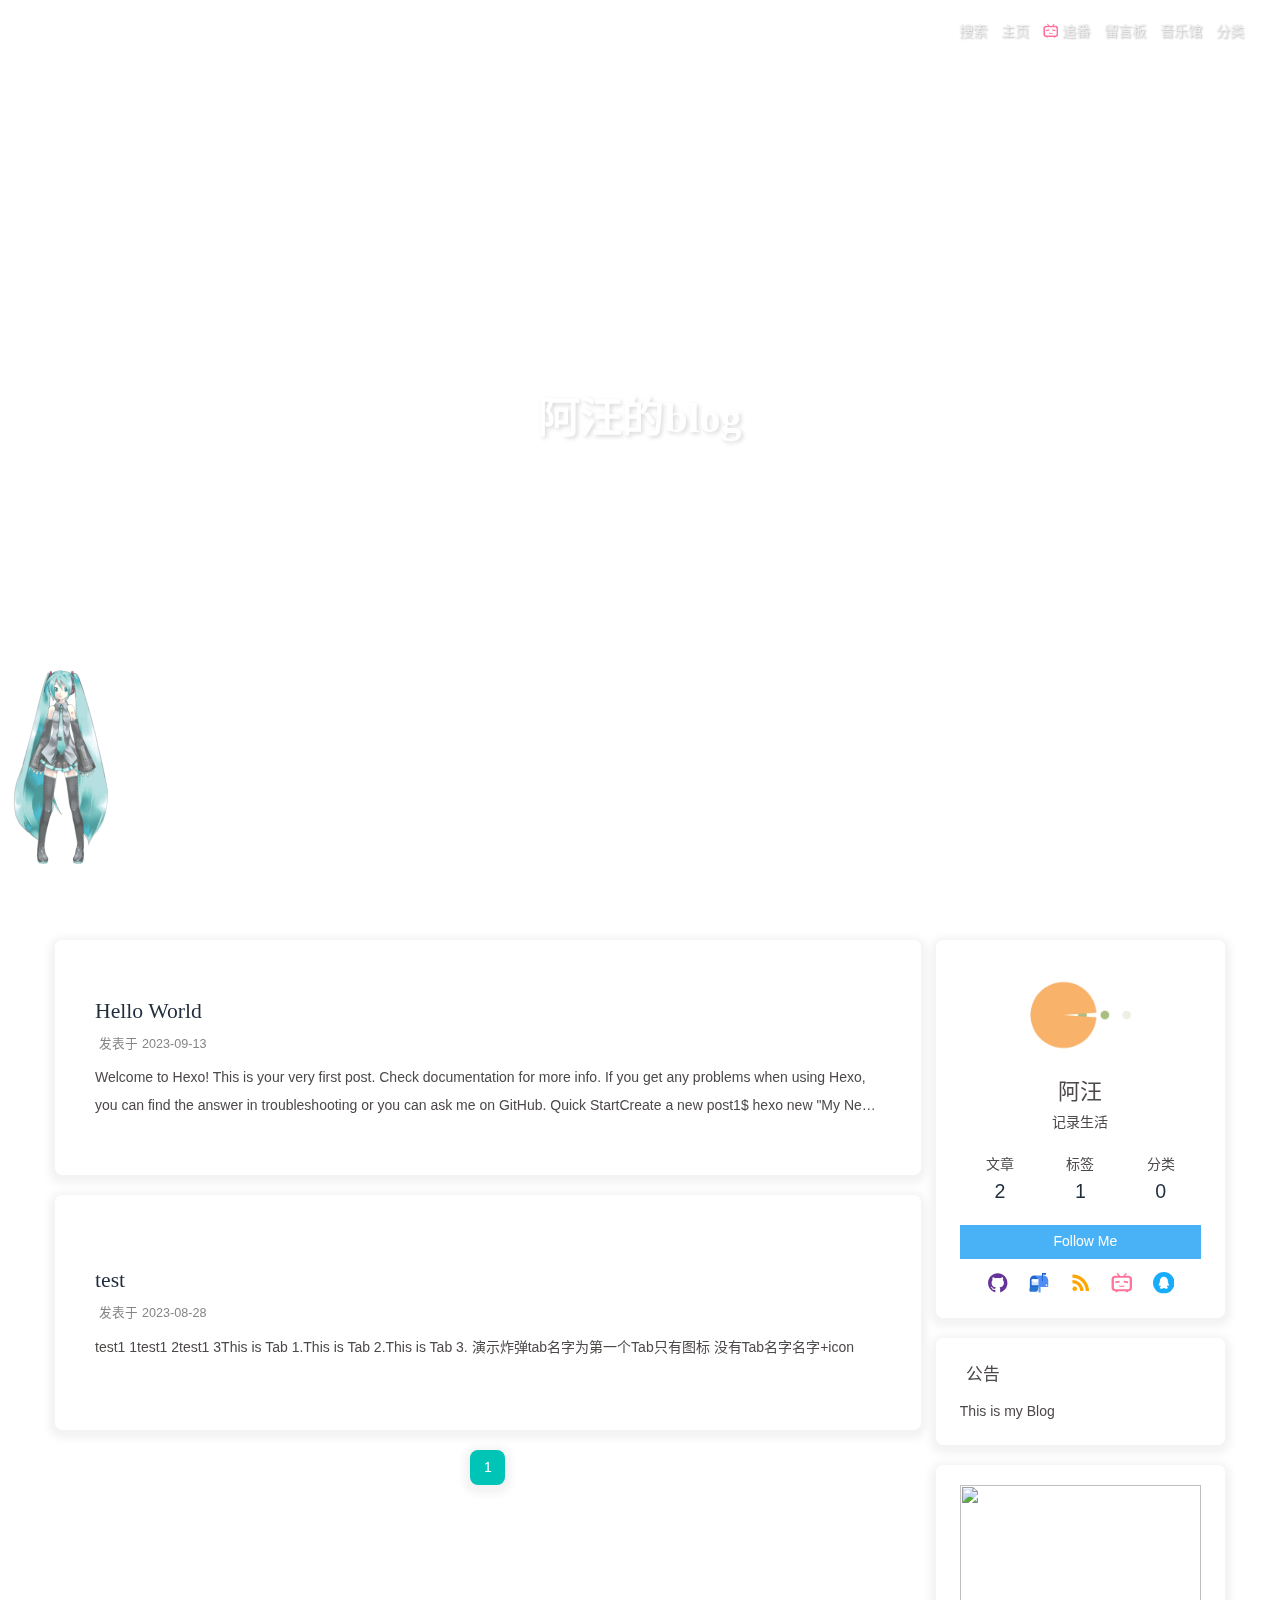
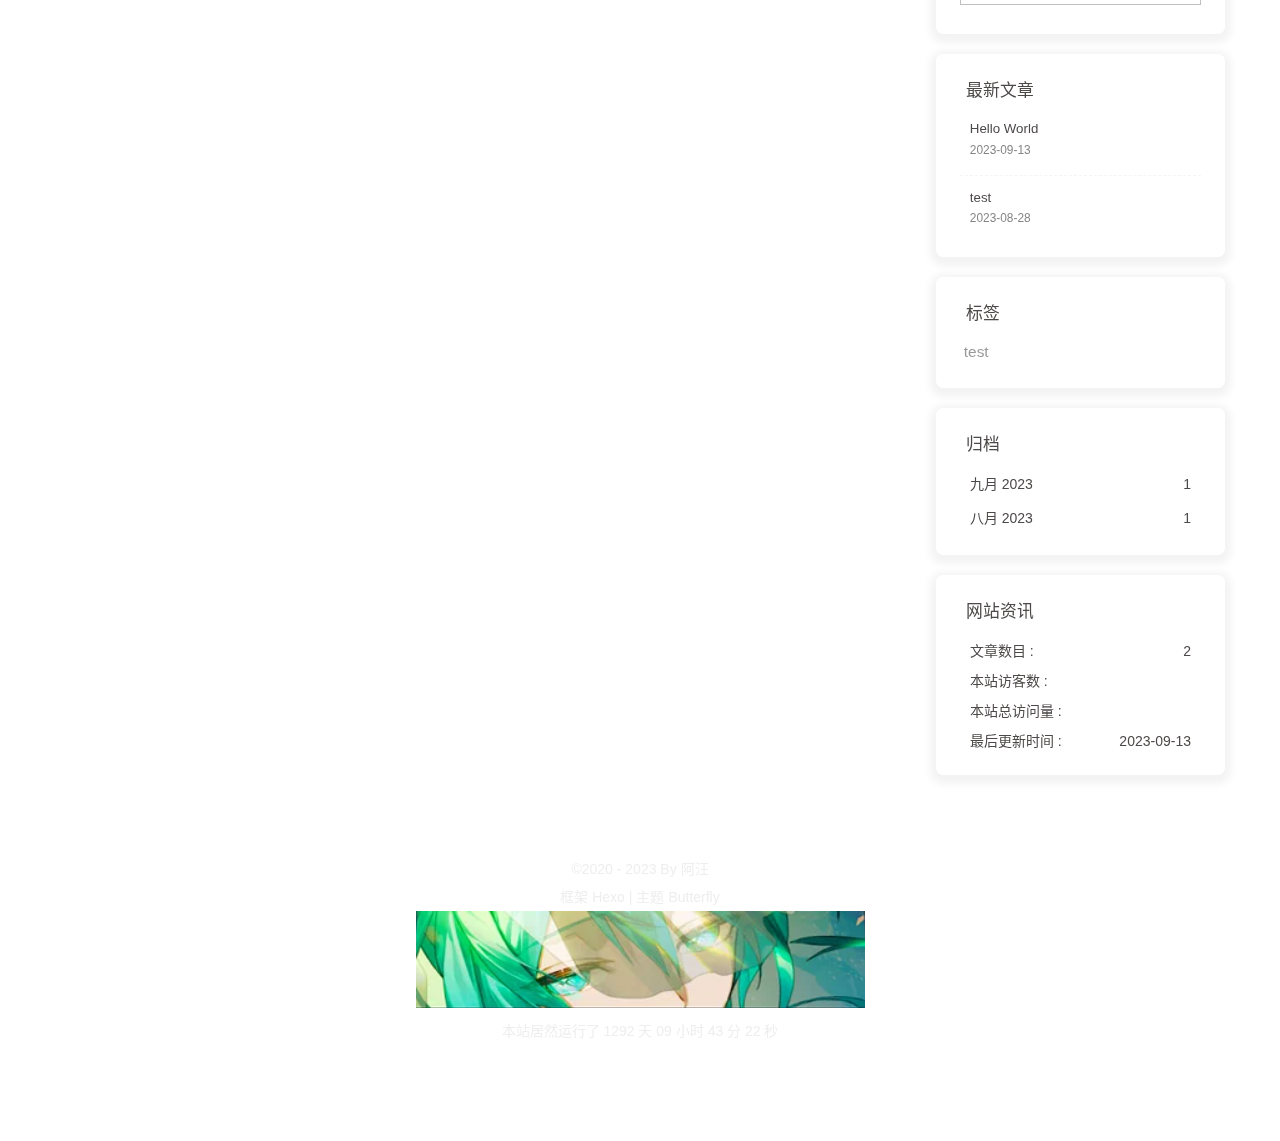
==== index.html @ 0f84078c "Ai摘要 Updated By Github Actions" ====
<!DOCTYPE html><html lang="zh-CN" data-theme="light"><head><meta charset="UTF-8"><meta http-equiv="X-UA-Compatible" content="IE=edge"><meta name="viewport" content="width=device-width,initial-scale=1,viewport-fit=cover"><title>阿汪的blog - 光阴似箭,岁月如梭</title><meta name="author" content="阿汪"><meta name="copyright" content="阿汪"><meta name="format-detection" content="telephone=no"><meta name="theme-color" content="#ffffff"><meta name="description" content="记录生活"><meta property="og:type" content="website"><meta property="og:title" content="阿汪的blog"><meta property="og:url" content="http://example.com/index.html"><meta property="og:site_name" content="阿汪的blog"><meta property="og:description" content="记录生活"><meta property="og:locale" content="zh_CN"><meta property="og:image" content="https://i.loli.net/2021/02/24/5O1day2nriDzjSu.png"><meta property="article:author" content="阿汪"><meta property="article:tag" content="life"><meta name="twitter:card" content="summary"><meta name="twitter:image" content="https://i.loli.net/2021/02/24/5O1day2nriDzjSu.png"><link rel="shortcut icon" href="/img/siteicon/%E6%A3%92%E6%A3%92%E7%B3%9616.png"><link rel="canonical" href="http://example.com/index.html"><link rel="preconnect" href="//cdn.jsdelivr.net"><link rel="preconnect" href="//busuanzi.ibruce.info"><link rel="manifest" href="/manifest.json"><link rel="apple-touch-icon" sizes="180x180" href="/img/siteicon/%E6%A3%92%E6%A3%92%E7%B3%96128.png"><link rel="icon" type="image/png" sizes="32x32" href="/img/siteicon/%E6%A3%92%E6%A3%92%E7%B3%9632.png"><link rel="icon" type="image/png" sizes="16x16" href="/img/siteicon/%E6%A3%92%E6%A3%92%E7%B3%9616.png"><link rel="mask-icon" href="/img/siteicon/%E6%A3%92%E6%A3%92%E7%B3%96128.png" color="#5bbad5"><link rel="stylesheet" href="/css/index.css"><link rel="stylesheet" href="https://cdn.jsdelivr.net/npm/@fortawesome/fontawesome-free/css/all.min.css" media="print" onload='this.media="all"'><link rel="stylesheet" href="https://cdn.jsdelivr.net/npm/@fancyapps/ui/dist/fancybox/fancybox.min.css" media="print" onload='this.media="all"'><script>const GLOBAL_CONFIG = {
  root: '/',
  algolia: undefined,
  localSearch: {"path":"/search.xml","preload":false,"top_n_per_article":1,"unescape":false,"languages":{"hits_empty":"找不到您查询的内容：${query}","hits_stats":"共找到 ${hits} 篇文章"}},
  translate: undefined,
  noticeOutdate: undefined,
  highlight: {"plugin":"highlighjs","highlightCopy":true,"highlightLang":true,"highlightHeightLimit":false},
  copy: {
    success: '复制成功',
    error: '复制错误',
    noSupport: '浏览器不支持'
  },
  relativeDate: {
    homepage: false,
    post: false
  },
  runtime: '',
  dateSuffix: {
    just: '刚刚',
    min: '分钟前',
    hour: '小时前',
    day: '天前',
    month: '个月前'
  },
  copyright: undefined,
  lightbox: 'fancybox',
  Snackbar: undefined,
  source: {
    justifiedGallery: {
      js: 'https://cdn.jsdelivr.net/npm/flickr-justified-gallery/dist/fjGallery.min.js',
      css: 'https://cdn.jsdelivr.net/npm/flickr-justified-gallery/dist/fjGallery.min.css'
    }
  },
  isPhotoFigcaption: false,
  islazyload: false,
  isAnchor: false,
  percent: {
    toc: true,
    rightside: false,
  },
  autoDarkmode: false
}</script><script id="config-diff">var GLOBAL_CONFIG_SITE={title:"阿汪的blog",isPost:!1,isHome:!0,isHighlightShrink:!1,isToc:!1,postUpdate:"2023-09-13 06:59:46"}</script><noscript><style>#nav{opacity:1}.justified-gallery img{opacity:1}#post-meta time,#recent-posts time{display:inline!important}</style></noscript><script>(win=>{
    win.saveToLocal = {
      set: function setWithExpiry(key, value, ttl) {
        if (ttl === 0) return
        const now = new Date()
        const expiryDay = ttl * 86400000
        const item = {
          value: value,
          expiry: now.getTime() + expiryDay,
        }
        localStorage.setItem(key, JSON.stringify(item))
      },

      get: function getWithExpiry(key) {
        const itemStr = localStorage.getItem(key)

        if (!itemStr) {
          return undefined
        }
        const item = JSON.parse(itemStr)
        const now = new Date()

        if (now.getTime() > item.expiry) {
          localStorage.removeItem(key)
          return undefined
        }
        return item.value
      }
    }
  
    win.getScript = url => new Promise((resolve, reject) => {
      const script = document.createElement('script')
      script.src = url
      script.async = true
      script.onerror = reject
      script.onload = script.onreadystatechange = function() {
        const loadState = this.readyState
        if (loadState && loadState !== 'loaded' && loadState !== 'complete') return
        script.onload = script.onreadystatechange = null
        resolve()
      }
      document.head.appendChild(script)
    })
  
    win.getCSS = (url,id = false) => new Promise((resolve, reject) => {
      const link = document.createElement('link')
      link.rel = 'stylesheet'
      link.href = url
      if (id) link.id = id
      link.onerror = reject
      link.onload = link.onreadystatechange = function() {
        const loadState = this.readyState
        if (loadState && loadState !== 'loaded' && loadState !== 'complete') return
        link.onload = link.onreadystatechange = null
        resolve()
      }
      document.head.appendChild(link)
    })
  
      win.activateDarkMode = function () {
        document.documentElement.setAttribute('data-theme', 'dark')
        if (document.querySelector('meta[name="theme-color"]') !== null) {
          document.querySelector('meta[name="theme-color"]').setAttribute('content', '#0d0d0d')
        }
      }
      win.activateLightMode = function () {
        document.documentElement.setAttribute('data-theme', 'light')
        if (document.querySelector('meta[name="theme-color"]') !== null) {
          document.querySelector('meta[name="theme-color"]').setAttribute('content', '#ffffff')
        }
      }
      const t = saveToLocal.get('theme')
    
          if (t === 'dark') activateDarkMode()
          else if (t === 'light') activateLightMode()
        
      const asideStatus = saveToLocal.get('aside-status')
      if (asideStatus !== undefined) {
        if (asideStatus === 'hide') {
          document.documentElement.classList.add('hide-aside')
        } else {
          document.documentElement.classList.remove('hide-aside')
        }
      }
    
    const detectApple = () => {
      if(/iPad|iPhone|iPod|Macintosh/.test(navigator.userAgent)){
        document.documentElement.classList.add('apple')
      }
    }
    detectApple()
    })(window)</script><link rel="stylesheet" href="/css/custom.css" media="defer" onload='this.media="all"'><link rel="stylesheet" href="/css/rightmenu.css"><link rel="stylesheet" href="/css/iconfont.css"><link rel="stylesheet" href="https://cdn1.tianli0.top/gh/zhheo/Post-Abstract-AI@0.7/tianli_gpt.css"><link rel="stylesheet" href="https://cdn.cbd.int/hexo-butterfly-clock-anzhiyu@1.1.6/lib/clock.min.css"><link rel="stylesheet" href="https://npm.elemecdn.com/anzhiyu-blog@2.0.4/css/runtime/runtime.min.css" media="print" onload='this.media="all"'><link rel="stylesheet" href="https://cdn.cbd.int/hexo-butterfly-tag-plugins-plus@latest/lib/assets/font-awesome-animation.min.css" media="defer" onload='this.media="all"'><link rel="stylesheet" href="https://cdn.cbd.int/hexo-butterfly-tag-plugins-plus@latest/lib/tag_plugins.css" media="defer" onload='this.media="all"'><script src="https://cdn.cbd.int/hexo-butterfly-tag-plugins-plus@latest/lib/assets/carousel-touch.js"></script><link rel="stylesheet" href="https://cdn.cbd.int/hexo-butterfly-wowjs/lib/animate.min.css" media="print" onload='this.media="screen"'><meta name="generator" content="Hexo 6.3.0"></head><body><div id="web_bg"></div><div id="sidebar"><div id="menu-mask"></div><div id="sidebar-menus"><div class="avatar-img is-center"><img src="https://i.loli.net/2021/02/24/5O1day2nriDzjSu.png" onerror='onerror=null,src="/img/friend_404.gif"' alt="avatar"></div><div class="sidebar-site-data site-data is-center"><a href="/archives/"><div class="headline">文章</div><div class="length-num">2</div></a><a href="/tags/"><div class="headline">标签</div><div class="length-num">1</div></a><a href="/categories/"><div class="headline">分类</div><div class="length-num">0</div></a></div><hr class="custom-hr"><div class="menus_items"><div class="menus_item"><a class="site-page faa-parent animated-hover" href="/"><i class="fa-fw fas fa-home faa-tada"></i> <span>主页</span></a></div><div class="menus_item"><a class="site-page faa-parent animated-hover" href="/bangumis"><svg class="icon faa-tada" aria-hidden="true"><use xlink:href="#icon-bilibili"></use></svg> <span>追番</span></a></div><div class="menus_item"><a class="site-page faa-parent animated-hover" href="/comments/"><i class="fa-fw fas fa-envelope faa-tada"></i> <span>留言板</span></a></div><div class="menus_item"><a class="site-page faa-parent animated-hover" href="/music/"><i class="fa-fw fas fa-music faa-tada"></i> <span>音乐馆</span></a></div><div class="menus_item"><a class="site-page faa-parent animated-hover" href="/categories/"><i class="fa-fw fas fa-folder-open faa-tada"></i> <span>分类</span></a></div></div></div></div><div class="page" id="body-wrap"><header class="full_page" id="page-header"><nav id="nav"><span id="blog-info"><a href="/" title="阿汪的blog"></a></span><div id="menus"><div id="search-button"><a class="site-page social-icon search" href="javascript:void(0);"><i class="fas fa-search fa-fw"></i> <span>搜索</span></a></div><div class="menus_items"><div class="menus_item"><a class="site-page faa-parent animated-hover" href="/"><i class="fa-fw fas fa-home faa-tada"></i> <span>主页</span></a></div><div class="menus_item"><a class="site-page faa-parent animated-hover" href="/bangumis"><svg class="icon faa-tada" aria-hidden="true"><use xlink:href="#icon-bilibili"></use></svg> <span>追番</span></a></div><div class="menus_item"><a class="site-page faa-parent animated-hover" href="/comments/"><i class="fa-fw fas fa-envelope faa-tada"></i> <span>留言板</span></a></div><div class="menus_item"><a class="site-page faa-parent animated-hover" href="/music/"><i class="fa-fw fas fa-music faa-tada"></i> <span>音乐馆</span></a></div><div class="menus_item"><a class="site-page faa-parent animated-hover" href="/categories/"><i class="fa-fw fas fa-folder-open faa-tada"></i> <span>分类</span></a></div></div><div id="toggle-menu"><a class="site-page" href="javascript:void(0);"><i class="fas fa-bars fa-fw"></i></a></div></div></nav><div id="site-info"><h1 id="site-title">阿汪的blog</h1><div id="site_social_icons"><a class="social-icon faa-parent animated-hover" href="https://github.com/anzhiyu-c" target="_blank" title="Github"><svg class="icon faa-tada" aria-hidden="true"><use xlink:href="#icon-gitHub"></use></svg></a><a class="social-icon faa-parent animated-hover" href="https://mail.qq.com/cgi-bin/qm_share?t=qm_mailme&amp;email=2268025923@qq.com" target="_blank" title="Email"><svg class="icon faa-tada" aria-hidden="true"><use xlink:href="#icon-youxiang"></use></svg></a><a class="social-icon faa-parent animated-hover" href="/atom.xml" target="_blank" title="RSS"><svg class="icon faa-tada" aria-hidden="true"><use xlink:href="#icon-rss"></use></svg></a><a class="social-icon faa-parent animated-hover" href="https://space.bilibili.com/372204786" target="_blank" title="BiliBili"><svg class="icon faa-tada" aria-hidden="true"><use xlink:href="#icon-bilibili"></use></svg></a><a class="social-icon faa-parent animated-hover" href="tencent://Message/?Uin=2268025923&amp;amp;websiteName=local.edu.com:8888=&amp;amp;Menu=yes" target="_blank" title="QQ"><svg class="icon faa-tada" aria-hidden="true"><use xlink:href="#icon-QQ1"></use></svg></a></div></div><div id="scroll-down"><i class="fas fa-angle-down scroll-down-effects"></i></div></header><main class="layout" id="content-inner"><div class="recent-posts" id="recent-posts"><div class="recent-post-item"><div class="recent-post-info no-cover"><a class="article-title" href="/posts/4a17b156.html" title="Hello World">Hello World</a><div class="article-meta-wrap"><span class="post-meta-date"><i class="far fa-calendar-alt"></i><span class="article-meta-label">发表于</span><time datetime="2023-09-13T06:59:25.406Z" title="发表于 2023-09-13 06:59:25">2023-09-13</time></span></div><div class="content">Welcome to Hexo! This is your very first post. Check documentation for more info. If you get any problems when using Hexo, you can find the answer in troubleshooting or you can ask me on GitHub. Quick StartCreate a new post1$ hexo new &quot;My New Post&quot; More info: Writing Run server1$ hexo server More info: Server Generate static files1$ hexo generate More info: Generating Deploy to remote sites1$ hexo deploy More info: Deployment</div></div></div><div class="recent-post-item"><div class="recent-post-info no-cover"><a class="article-title" href="/posts/d87f7e0c.html" title="test">test</a><div class="article-meta-wrap"><span class="post-meta-date"><i class="far fa-calendar-alt"></i><span class="article-meta-label">发表于</span><time datetime="2023-08-28T15:39:03.000Z" title="发表于 2023-08-28 15:39:03">2023-08-28</time></span></div><div class="content">test1 1test1 2test1 3This is Tab 1.This is Tab 2.This is Tab 3. 演示炸弹tab名字为第一个Tab只有图标 没有Tab名字名字+icon</div></div></div><nav id="pagination"><div class="pagination"><span class="page-number current">1</span></div></nav></div><div class="aside-content" id="aside-content"><div class="card-widget card-info"><div class="is-center"><div class="avatar-img"><img src="https://i.loli.net/2021/02/24/5O1day2nriDzjSu.png" onerror='this.onerror=null,this.src="/img/friend_404.gif"' alt="avatar"></div><div class="author-info__name">阿汪</div><div class="author-info__description">记录生活</div></div><div class="card-info-data site-data is-center"><a href="/archives/"><div class="headline">文章</div><div class="length-num">2</div></a><a href="/tags/"><div class="headline">标签</div><div class="length-num">1</div></a><a href="/categories/"><div class="headline">分类</div><div class="length-num">0</div></a></div><a id="card-info-btn" target="_blank" rel="noopener" href="https://github.com/xxxxxx"><i class="fab fa-github"></i><span>Follow Me</span></a><div class="card-info-social-icons is-center"><a class="social-icon faa-parent animated-hover" href="https://github.com/anzhiyu-c" target="_blank" title="Github"><svg class="icon faa-tada" aria-hidden="true"><use xlink:href="#icon-gitHub"></use></svg></a><a class="social-icon faa-parent animated-hover" href="https://mail.qq.com/cgi-bin/qm_share?t=qm_mailme&amp;email=2268025923@qq.com" target="_blank" title="Email"><svg class="icon faa-tada" aria-hidden="true"><use xlink:href="#icon-youxiang"></use></svg></a><a class="social-icon faa-parent animated-hover" href="/atom.xml" target="_blank" title="RSS"><svg class="icon faa-tada" aria-hidden="true"><use xlink:href="#icon-rss"></use></svg></a><a class="social-icon faa-parent animated-hover" href="https://space.bilibili.com/372204786" target="_blank" title="BiliBili"><svg class="icon faa-tada" aria-hidden="true"><use xlink:href="#icon-bilibili"></use></svg></a><a class="social-icon faa-parent animated-hover" href="tencent://Message/?Uin=2268025923&amp;amp;websiteName=local.edu.com:8888=&amp;amp;Menu=yes" target="_blank" title="QQ"><svg class="icon faa-tada" aria-hidden="true"><use xlink:href="#icon-QQ1"></use></svg></a></div></div><div class="card-widget card-announcement"><div class="item-headline"><i class="fas fa-bullhorn fa-shake"></i><span>公告</span></div><div class="announcement_content">This is my Blog</div></div><div class="sticky_layout"><div class="card-widget card-recent-post"><div class="item-headline"><i class="fas fa-history"></i><span>最新文章</span></div><div class="aside-list"><div class="aside-list-item no-cover"><div class="content"><a class="title" href="/posts/4a17b156.html" title="Hello World">Hello World</a><time datetime="2023-09-13T06:59:25.406Z" title="发表于 2023-09-13 06:59:25">2023-09-13</time></div></div><div class="aside-list-item no-cover"><div class="content"><a class="title" href="/posts/d87f7e0c.html" title="test">test</a><time datetime="2023-08-28T15:39:03.000Z" title="发表于 2023-08-28 15:39:03">2023-08-28</time></div></div></div></div><div class="card-widget card-tags"><div class="item-headline"><i class="fas fa-tags"></i><span>标签</span></div><div class="card-tag-cloud"><a href="/tags/test/" style="font-size:1.1em;color:#999">test</a></div></div><div class="card-widget card-archives"><div class="item-headline"><i class="fas fa-archive"></i><span>归档</span></div><ul class="card-archive-list"><li class="card-archive-list-item"><a class="card-archive-list-link" href="/archives/2023/09/"><span class="card-archive-list-date">九月 2023</span><span class="card-archive-list-count">1</span></a></li><li class="card-archive-list-item"><a class="card-archive-list-link" href="/archives/2023/08/"><span class="card-archive-list-date">八月 2023</span><span class="card-archive-list-count">1</span></a></li></ul></div><div class="card-widget card-webinfo"><div class="item-headline"><i class="fas fa-chart-line"></i><span>网站资讯</span></div><div class="webinfo"><div class="webinfo-item"><div class="item-name">文章数目 :</div><div class="item-count">2</div></div><div class="webinfo-item"><div class="item-name">本站访客数 :</div><div class="item-count" id="busuanzi_value_site_uv"><i class="fa-solid fa-spinner fa-spin"></i></div></div><div class="webinfo-item"><div class="item-name">本站总访问量 :</div><div class="item-count" id="busuanzi_value_site_pv"><i class="fa-solid fa-spinner fa-spin"></i></div></div><div class="webinfo-item"><div class="item-name">最后更新时间 :</div><div class="item-count" id="last-push-date" data-lastpushdate="2023-09-13T06:59:46.249Z"><i class="fa-solid fa-spinner fa-spin"></i></div></div></div></div></div></div></main><footer id="footer"><div id="footer-wrap"><div class="copyright">&copy;2020 - 2023 By 阿汪</div><div class="framework-info"><span>框架</span> <a target="_blank" rel="noopener" href="https://hexo.io">Hexo</a><span class="footer-separator">|</span><span>主题</span> <a target="_blank" rel="noopener" href="https://github.com/jerryc127/hexo-theme-butterfly">Butterfly</a></div></div></footer></div><div id="rightside"><div id="rightside-config-hide"><button id="darkmode" type="button" title="浅色和深色模式转换"><i class="fas fa-adjust"></i></button><button id="hide-aside-btn" type="button" title="单栏和双栏切换"><i class="fas fa-arrows-alt-h"></i></button></div><div id="rightside-config-show"><button id="rightside_config" type="button" title="设置"><i class="fas fa-cog fa-spin"></i></button><button id="go-up" type="button" title="回到顶部"><span class="scroll-percent"></span><i class="fas fa-arrow-up"></i></button></div></div><div class="js-pjax" id="rightMenu"><div class="rightMenu-group rightMenu-small"><a class="rightMenu-item" href="javascript:window.history.back();"><i class="fa fa-arrow-left"></i></a><a class="rightMenu-item" href="javascript:window.history.forward();"><i class="fa fa-arrow-right"></i></a><a class="rightMenu-item" href="javascript:window.location.reload();"><i class="fa fa-refresh"></i></a><a class="rightMenu-item" href="javascript:rmf.scrollToTop();"><i class="fa fa-arrow-up"></i></a></div><div class="rightMenu-group rightMenu-line hide" id="menu-text"><a class="rightMenu-item" href="javascript:rmf.copySelect();"><i class="fa fa-copy"></i><span>复制</span></a><a class="rightMenu-item" href="javascript:window.open(&quot;https://www.baidu.com/s?wd=&quot;+window.getSelection().toString());window.location.reload();"><i class="iconfont icon-baidu"></i><span>百度搜索</span></a><a class="rightMenu-item" href="javascript:rmf.searchinThisPage();"><i class="fas fa-search"></i><span>站内搜索</span></a></div><div class="rightMenu-group rightMenu-line hide" id="menu-too"><a class="rightMenu-item" href="javascript:window.open(window.getSelection().toString());window.location.reload();"><i class="fa fa-link"></i><span>转到链接</span></a></div><div class="rightMenu-group rightMenu-line hide" id="menu-paste"><a class="rightMenu-item" href="javascript:rmf.paste()"><i class="fa fa-copy"></i><span>粘贴</span></a><a class="rightMenu-item" href="javascript:rmf.copyWordsLink()"><i class="fa fa-link"></i><span>复制本文地址</span></a></div><div class="rightMenu-group rightMenu-line hide" id="menu-to"><a class="rightMenu-item" href="javascript:rmf.openWithNewTab()"><i class="fa fa-window-restore"></i><span>新窗口打开</span></a><a class="rightMenu-item" id="menu-too" href="javascript:rmf.open()"><i class="fa fa-link"></i><span>转到链接</span></a><a class="rightMenu-item" href="javascript:rmf.copyLink()"><i class="fa fa-copy"></i><span>复制链接</span></a></div><div class="rightMenu-group rightMenu-line hide" id="menu-img"><a class="rightMenu-item" href="javascript:rmf.saveAs()"><i class="fa fa-download"></i><span>保存图片</span></a><a class="rightMenu-item" href="javascript:rmf.openWithNewTab()"><i class="fa fa-window-restore"></i><span>在新窗口打开</span></a><a class="rightMenu-item" href="javascript:rmf.click()"><i class="fa fa-arrows-alt"></i><span>全屏显示</span></a><a class="rightMenu-item" href="javascript:rmf.copyLink()"><i class="fa fa-copy"></i><span>复制图片链接</span></a></div><div class="rightMenu-group rightMenu-line"><a class="rightMenu-item" href="javascript:rmf.switchDarkMode();"><i class="fa fa-moon"></i><span>昼夜切换</span></a><a class="rightMenu-item" href="javascript:rmf.switchReadMode();"><i class="fa fa-book"></i><span>阅读模式</span></a><a class="rightMenu-item" href="javascript:fullScreen();"><i class="fas fa-expand"></i><span>进入全屏</span></a></div></div><div><script src="/js/utils.js"></script><script src="/js/main.js"></script><script src="https://cdn.jsdelivr.net/npm/@fancyapps/ui/dist/fancybox/fancybox.umd.min.js"></script><div class="js-pjax"></div><div class="aplayer no-destroy" data-id="5224868343" data-server="netease" data-type="playlist" data-order="list" data-fixed="true" data-preload="auto" data-autoplay="false" data-mutex="true"></div><script src="https://npm.elemecdn.com/jquery@latest/dist/jquery.min.js"></script><script src="/js/rightmenu.js"></script><script>let tianliGPT_postSelector = '\#post \#article-container';let tianliGPT_key = '5Q5mpqRK5DkwT1X9Gi5e';</script><script src="https://cdn1.tianli0.top/gh/zhheo/Post-Abstract-AI@0.7/tianli_gpt.js"></script><link rel="stylesheet" href="https://cdn.jsdelivr.net/npm/aplayer/dist/APlayer.min.css" media="print" onload='this.media="all"'><script src="https://cdn.jsdelivr.net/npm/aplayer/dist/APlayer.min.js"></script><script src="https://cdn.jsdelivr.net/npm/butterfly-extsrc/metingjs/dist/Meting.min.js"></script><script src="https://cdn.jsdelivr.net/npm/pjax/pjax.min.js"></script><script>let pjaxSelectors = ["head > title","#config-diff","#body-wrap","#rightside-config-hide","#rightside-config-show",".js-pjax"]

var pjax = new Pjax({
  elements: 'a:not([target="_blank"])',
  selectors: pjaxSelectors,
  cacheBust: false,
  analytics: false,
  scrollRestoration: false
})

document.addEventListener('pjax:send', function () {

  // removeEventListener scroll 
  window.tocScrollFn && window.removeEventListener('scroll', window.tocScrollFn)
  window.scrollCollect && window.removeEventListener('scroll', scrollCollect)

  document.getElementById('rightside').style.cssText = "opacity: ''; transform: ''"
  
  if (window.aplayers) {
    for (let i = 0; i < window.aplayers.length; i++) {
      if (!window.aplayers[i].options.fixed) {
        window.aplayers[i].destroy()
      }
    }
  }

  typeof typed === 'object' && typed.destroy()

  //reset readmode
  const $bodyClassList = document.body.classList
  $bodyClassList.contains('read-mode') && $bodyClassList.remove('read-mode')

  typeof disqusjs === 'object' && disqusjs.destroy()
})

document.addEventListener('pjax:complete', function () {
  window.refreshFn()

  document.querySelectorAll('script[data-pjax]').forEach(item => {
    const newScript = document.createElement('script')
    const content = item.text || item.textContent || item.innerHTML || ""
    Array.from(item.attributes).forEach(attr => newScript.setAttribute(attr.name, attr.value))
    newScript.appendChild(document.createTextNode(content))
    item.parentNode.replaceChild(newScript, item)
  })

  GLOBAL_CONFIG.islazyload && window.lazyLoadInstance.update()

  typeof panguInit === 'function' && panguInit()

  // google analytics
  typeof gtag === 'function' && gtag('config', '', {'page_path': window.location.pathname});

  // baidu analytics
  typeof _hmt === 'object' && _hmt.push(['_trackPageview',window.location.pathname]);

  typeof loadMeting === 'function' && document.getElementsByClassName('aplayer').length && loadMeting()

  // prismjs
  typeof Prism === 'object' && Prism.highlightAll()
})

document.addEventListener('pjax:error', (e) => {
  if (e.request.status === 404) {
    pjax.loadUrl('/404.html')
  }
})</script><div class="app-refresh" id="app-refresh" style="position:fixed;top:-2.2rem;left:0;right:0;z-index:99999;padding:0 1rem;font-size:15px;height:2.2rem;transition:all .3s ease"><div class="app-refresh-wrap" style="display:flex;color:#fff;height:100%;align-items:center;justify-content:center"><label>✨ 有新文章啦！ 👉</label><a href="javascript:void(0)" onclick="location.reload()"><span style="color:#fff;text-decoration:underline;cursor:pointer">🍗点击食用🍔</span></a></div></div><script>if ('serviceWorker' in navigator) {
    if (navigator.serviceWorker.controller) {
        navigator.serviceWorker.addEventListener('controllerchange', function() {
            showNotification()
        })
    }
    window.addEventListener('load', function() {
        navigator.serviceWorker.register('/sw.js')
    })
}
function showNotification() {
    if (GLOBAL_CONFIG.Snackbar) {
        var snackbarBg =
            document.documentElement.getAttribute('data-theme') === 'light' ?
                GLOBAL_CONFIG.Snackbar.bgLight :
                GLOBAL_CONFIG.Snackbar.bgDark
        var snackbarPos = GLOBAL_CONFIG.Snackbar.position
        Snackbar.show({
            text: '✨ 有新文章啦！ 👉',
            backgroundColor: snackbarBg,
            duration: 500000,
            pos: snackbarPos,
            actionText: '🍗点击食用🍔',
            actionTextColor: '#fff',
            onActionClick: function(e) {
                location.reload()
            },
        })
    } else {
        var showBg =
            document.documentElement.getAttribute('data-theme') === 'light' ?
                '#3b70fc' :
                '#1f1f1f'
        var cssText = `top: 0; background: ${showBg};`
        document.getElementById('app-refresh').style.cssText = cssText
    }
}</script><script async data-pjax src="//busuanzi.ibruce.info/busuanzi/2.3/busuanzi.pure.mini.js"></script><div id="local-search"><div class="search-dialog"><nav class="search-nav"><span class="search-dialog-title">搜索</span><span id="loading-status"></span><button class="search-close-button"><i class="fas fa-times"></i></button></nav><div class="is-center" id="loading-database"><i class="fas fa-spinner fa-pulse"></i> <span>数据库加载中</span></div><div class="search-wrap"><div id="local-search-input"><div class="local-search-box"><input class="local-search-box--input" placeholder="搜索文章" type="text"></div></div><hr><div class="no-result" id="local-search-results"></div><div id="local-search-stats-wrap"></div></div></div><div id="search-mask"></div><script src="/js/search/local-search.js"></script></div></div><script data-pjax>function butterfly_clock_anzhiyu_injector_config(){var a=document.getElementsByClassName("sticky_layout")[0];console.log("已挂载butterfly_clock_anzhiyu"),a&&a.insertAdjacentHTML("afterbegin",'<div class="card-widget card-clock"><div class="card-glass"><div class="card-background"><div class="card-content"><div id="hexo_electric_clock"><img class="entered loading" id="card-clock-loading" src="https://cdn.cbd.int/hexo-butterfly-clock-anzhiyu@1.1.6/lib/loading.gif" style="height: 120px; width: 100%;" data-ll-status="loading"/></div></div></div></div></div>')}for(var elist="null".split(","),cpage=location.pathname,epage="all",qweather_key="09fa2842f8e643f3ab75230907e44643",gaud_map_key="7d6a123797f6c7f536a6a84215a7b195",baidu_ak_key="undefined",flag=0,clock_rectangle="123.38,41.8",clock_default_rectangle_enable="true",i=0;i<elist.length;i++)cpage.includes(elist[i])&&flag++;"all"===epage&&0==flag?butterfly_clock_anzhiyu_injector_config():epage===cpage&&butterfly_clock_anzhiyu_injector_config()</script><script src="https://widget.qweather.net/simple/static/js/he-simple-common.js?v=2.0"></script><script data-pjax src="https://cdn.cbd.int/hexo-butterfly-clock-anzhiyu@1.1.6/lib/clock.min.js"></script><script data-pjax>function butterfly_footer_beautify_injector_config(){var t=document.getElementById("footer-wrap");console.log("已挂载butterfly_footer_beautify"),t.insertAdjacentHTML("beforeend",'<div id="workboard"></div><p id="ghbdages"><a class="github-badge" target="_blank" href="https://hexo.io/" style="margin-inline:5px" data-title="博客框架为Hexo_v5.4.0" title=""><img src="https://img.shields.io/badge/Frame-Hexo-blue?style=flat&amp;logo=hexo" alt=""/></a><a class="github-badge" target="_blank" href="https://butterfly.js.org/" style="margin-inline:5px" data-title="主题版本Butterfly_v4.2.2" title=""><img src="https://img.shields.io/badge/Theme-Butterfly-6513df?style=flat&amp;logo=bitdefender" alt=""/></a><a class="github-badge" target="_blank" href="https://www.jsdelivr.com/" style="margin-inline:5px" data-title="本站使用JsDelivr为静态资源提供CDN加速" title=""><img src="https://img.shields.io/badge/CDN-jsDelivr-orange?style=flat&amp;logo=jsDelivr" alt=""/></a><a class="github-badge" target="_blank" href="https://github.com/" style="margin-inline:5px" data-title="本站项目由Github托管" title=""><img src="https://img.shields.io/badge/Source-Github-d021d6?style=flat&amp;logo=GitHub" alt=""/></a><a class="github-badge" target="_blank" href="http://creativecommons.org/licenses/by-nc-sa/4.0/" style="margin-inline:5px" data-title="本站采用知识共享署名-非商业性使用-相同方式共享4.0国际许可协议进行许可" title=""><img src="https://img.shields.io/badge/Copyright-BY--NC--SA%204.0-d42328?style=flat&amp;logo=Claris" alt=""/></a></p>')}for(var elist="null".split(","),cpage=location.pathname,epage="all",flag=0,i=0;i<elist.length;i++)cpage.includes(elist[i])&&flag++;"all"===epage&&0==flag?butterfly_footer_beautify_injector_config():epage===cpage&&butterfly_footer_beautify_injector_config()</script><script async src="/js/runtime.js"></script><script async src="/js/ali_font.js"></script><div class="js-pjax"><script async>for(var arr=document.getElementsByClassName("recent-post-item"),i=0;i<arr.length;i++)arr[i].classList.add("wow"),arr[i].classList.add("animate__zoomIn"),arr[i].setAttribute("data-wow-duration","1.5s"),arr[i].setAttribute("data-wow-delay","200ms"),arr[i].setAttribute("data-wow-offset","30"),arr[i].setAttribute("data-wow-iteration","1")</script><script async>for(var arr=document.getElementsByClassName("card-widget"),i=0;i<arr.length;i++)arr[i].classList.add("wow"),arr[i].classList.add("animate__zoomIn"),arr[i].setAttribute("data-wow-duration",""),arr[i].setAttribute("data-wow-delay","200ms"),arr[i].setAttribute("data-wow-offset",""),arr[i].setAttribute("data-wow-iteration","")</script><script async>for(var arr=document.getElementsByClassName("flink-list-card"),i=0;i<arr.length;i++)arr[i].classList.add("wow"),arr[i].classList.add("animate__flipInY"),arr[i].setAttribute("data-wow-duration","3s"),arr[i].setAttribute("data-wow-delay",""),arr[i].setAttribute("data-wow-offset",""),arr[i].setAttribute("data-wow-iteration","")</script><script async>for(var arr=document.getElementsByClassName("flink-list-card"),i=0;i<arr.length;i++)arr[i].classList.add("wow"),arr[i].classList.add("animate__animated"),arr[i].setAttribute("data-wow-duration","3s"),arr[i].setAttribute("data-wow-delay",""),arr[i].setAttribute("data-wow-offset",""),arr[i].setAttribute("data-wow-iteration","")</script><script async>for(var arr=document.getElementsByClassName("article-sort-item"),i=0;i<arr.length;i++)arr[i].classList.add("wow"),arr[i].classList.add("animate__slideInRight"),arr[i].setAttribute("data-wow-duration","1.5s"),arr[i].setAttribute("data-wow-delay",""),arr[i].setAttribute("data-wow-offset",""),arr[i].setAttribute("data-wow-iteration","")</script><script async>for(var arr=document.getElementsByClassName("site-card"),i=0;i<arr.length;i++)arr[i].classList.add("wow"),arr[i].classList.add("animate__flipInY"),arr[i].setAttribute("data-wow-duration","3s"),arr[i].setAttribute("data-wow-delay",""),arr[i].setAttribute("data-wow-offset",""),arr[i].setAttribute("data-wow-iteration","")</script><script async>for(var arr=document.getElementsByClassName("site-card"),i=0;i<arr.length;i++)arr[i].classList.add("wow"),arr[i].classList.add("animate__animated"),arr[i].setAttribute("data-wow-duration","3s"),arr[i].setAttribute("data-wow-delay",""),arr[i].setAttribute("data-wow-offset",""),arr[i].setAttribute("data-wow-iteration","")</script></div><script defer src="https://cdn.cbd.int/hexo-butterfly-wowjs/lib/wow.min.js"></script><script defer src="https://cdn.cbd.int/hexo-butterfly-wowjs/lib/wow_init.js"></script><script src="/live2dw/lib/L2Dwidget.min.js?094cbace49a39548bed64abff5988b05"></script><script>L2Dwidget.init({pluginRootPath:"live2dw/",pluginJsPath:"lib/",pluginModelPath:"assets/",tagMode:!1,debug:!1,model:{jsonPath:"/live2dw/assets/assets/miku.model.json"},display:{position:"left",width:150,height:300,hOffset:-15,vOffset:-15},mobile:{show:!0},react:{opacity:.7},log:!1})</script></body></html>
---- css/custom.css ----
@font-face{font-family:ZhuZiAYuanJWD;src:url(https://npm.elemecdn.com/anzhiyu-blog@1.1.6/fonts/ZhuZiAWan.woff2);font-display:swap;font-weight:lighter}div#menus{font-family:ZhuZiAYuanJWD}h1#site-title{font-family:ZhuZiAYuanJWD;font-size:3em!important}a.article-title,a.blog-slider__title,a.categoryBar-list-link,h1.post-title{font-family:ZhuZiAYuanJWD}.iconfont{font-family:iconfont!important;font-size:3em;font-style:normal;-webkit-font-smoothing:antialiased;-moz-osx-font-smoothing:grayscale}svg.icon{width:1em;height:1em;vertical-align:-.15em;fill:currentColor;overflow:hidden}.icon-zhongbiao::before{color:#f7c768}#article-container .bangumi-tab.bangumi-active{background:var(--anzhiyu-theme);color:var(--anzhiyu-ahoverbg);border-radius:10px}a.bangumi-tab:hover{text-decoration:none!important}.bangumi-button:hover{background:var(--anzhiyu-theme)!important;border-radius:10px!important;color:var(--anzhiyu-ahoverbg)!important}a.bangumi-button.bangumi-nextpage:hover{text-decoration:none!important}.bangumi-button{padding:5px 10px!important}a.bangumi-tab{padding:5px 10px!important}svg.icon.faa-tada{font-size:1.1em}.bangumi-info-item{border-right:1px solid #f2b94b}.bangumi-info-item span{color:#f2b94b}.bangumi-info-item em{color:#f2b94b}#uploadSource>svg{width:1.19em;height:1.5em}#page-header:not(.not-top-img):before{background-color:transparent!important}#recent-posts>.recent-post-item{background:rgba(255,255,255,.9)}#aside-content .card-widget{background:rgba(255,255,255,.9)}div#post{background:rgba(255,255,255,.9)}div#page{background:rgba(255,255,255,.9)}div#archive{background:rgba(255,255,255,.9)}div#tag{background:rgba(255,255,255,.9)}div#category{background:rgba(255,255,255,.9)}[data-theme=dark] #recent-posts>.recent-post-item{background:#121212}[data-theme=dark] .card-widget{background:#121212!important}[data-theme=dark] div#post{background:#121212!important}[data-theme=dark] div#tag{background:#121212!important}[data-theme=dark] div#archive{background:#121212!important}[data-theme=dark] div#page{background:#121212!important}[data-theme=dark] div#category{background:#121212!important}[data-theme=dark] div#category{background:0 0!important}#footer{background:0 0!important}#page-header{background:0 0!important}#rightside>div>button{border-radius:5px}::-webkit-scrollbar{width:10px;height:10px}::-webkit-scrollbar-thumb{background-color:#3b70fc;border-radius:2em}::-webkit-scrollbar-corner{background-color:transparent}::-moz-selection{color:#fff;background-color:#3b70fc}.aplayer.aplayer-fixed.aplayer-narrow .aplayer-body{left:-66px!important;transition:all .3s}.aplayer.aplayer-fixed.aplayer-narrow .aplayer-body:hover{left:0!important;transition:all .3s}.aplayer.aplayer-fixed{z-index:999999!important}.vwrap{box-shadow:2px 2px 5px #bbb;background:rgba(255,255,255,.3);border-radius:8px;padding:30px;margin:30px 0 30px 0}.vcard{box-shadow:2px 2px 5px #bbb;background:rgba(255,255,255,.3);border-radius:8px;padding:30px;margin:30px 0 0 0}#article-container a:hover{text-decoration:none!important}#article-container #hpp_talk p img{display:inline}#error-wrap{position:absolute;top:40%;right:0;left:0;margin:0 auto;padding:0 1rem;max-width:1000px;transform:translate(0,-50%)}#error-wrap .error-content{display:flex;flex-direction:row;justify-content:center;align-items:center;margin:0 1rem;height:18rem;border-radius:8px;background:var(--card-bg);box-shadow:var(--card-box-shadow);transition:all .3s}#error-wrap .error-content .error-img{box-flex:1;flex:1;height:100%;border-top-left-radius:8px;border-bottom-left-radius:8px;background-color:#3b70fc;background-position:center;background-size:cover}#error-wrap .error-content .error-info{box-flex:1;flex:1;padding:.5rem;text-align:center;font-size:14px;font-family:Titillium Web,"PingFang SC","Hiragino Sans GB","Microsoft JhengHei","Microsoft YaHei",sans-serif}#error-wrap .error-content .error-info .error_title{margin-top:-4rem;font-size:9em}#error-wrap .error-content .error-info .error_subtitle{margin-top:-3.5rem;word-break:break-word;font-size:1.6em}#error-wrap .error-content .error-info a{display:inline-block;margin-top:.5rem;padding:.3rem 1.5rem;background:var(--btn-bg);color:var(--btn-color)}#body-wrap.error .aside-list{display:flex;flex-direction:row;flex-wrap:nowrap;bottom:0;position:absolute;padding:1rem;width:100%;overflow:scroll}#body-wrap.error .aside-list .aside-list-group{display:flex;flex-direction:row;flex-wrap:nowrap;max-width:1200px;margin:0 auto}#body-wrap.error .aside-list .aside-list-item{padding:.5rem}#body-wrap.error .aside-list .aside-list-item img{width:100%;object-fit:cover;border-radius:12px}#body-wrap.error .aside-list .aside-list-item .thumbnail{overflow:hidden;width:230px;height:143px;background:var(--anzhiyu-card-bg);display:flex}#body-wrap.error .aside-list .aside-list-item .content .title{-webkit-line-clamp:2;overflow:hidden;display:-webkit-box;-webkit-box-orient:vertical;line-height:1.5;justify-content:center;align-items:flex-end;align-content:center;padding-top:.5rem;color:#fff}#body-wrap.error .aside-list .aside-list-item .content time{display:none}#article-container figure.highlight{border-radius:10px}
---- css/rightmenu.css ----
#rightMenu{display:none;position:fixed;width:160px;height:fit-content;top:10%;left:10%;background-color:var(--card-bg);border:1px solid var(--font-color);border-radius:8px;z-index:100}#rightMenu .rightMenu-group{padding:7px 6px}#rightMenu .rightMenu-group:not(:nth-last-child(1)){border-bottom:1px solid var(--font-color)}#rightMenu .rightMenu-group.rightMenu-small{display:flex;justify-content:space-between}#rightMenu .rightMenu-group .rightMenu-item{height:30px;line-height:30px;border-radius:8px;transition:.3s;color:var(--font-color)}#rightMenu .rightMenu-group.rightMenu-line .rightMenu-item{display:flex;height:40px;line-height:40px;padding:0 4px}#rightMenu .rightMenu-group .rightMenu-item:hover{background-color:var(--text-bg-hover)}#rightMenu .rightMenu-group .rightMenu-item i{display:inline-block;text-align:center;line-height:30px;width:30px;height:30px;padding:0 5px}#rightMenu .rightMenu-group .rightMenu-item span{line-height:30px}#rightMenu .rightMenu-group.rightMenu-line .rightMenu-item *{height:40px;line-height:40px}.rightMenu-group.hide{display:none}
---- css/iconfont.css ----
@font-face{font-family:iconfont;src:url(iconfont.woff2?t=1659311976990) format('woff2'),url(iconfont.woff?t=1659311976990) format('woff'),url(iconfont.ttf?t=1659311976990) format('truetype')}.iconfont{font-family:iconfont!important;font-size:16px;font-style:normal;-webkit-font-smoothing:antialiased;-moz-osx-font-smoothing:grayscale}.icon-danmu:before{content:"\e612"}.icon-biaoqian:before{content:"\e63d"}.icon-fenlei:before{content:"\e601"}.icon-fanti:before{content:"\e6d8"}.icon-baidu:before{content:"\e60a"}.icon-csdn:before{content:"\e600"}.icon-RSS:before{content:"\e78a"}.icon-bilibili:before{content:"\e609"}.icon-gitee:before{content:"\e60c"}.icon-zhihu:before{content:"\e60d"}
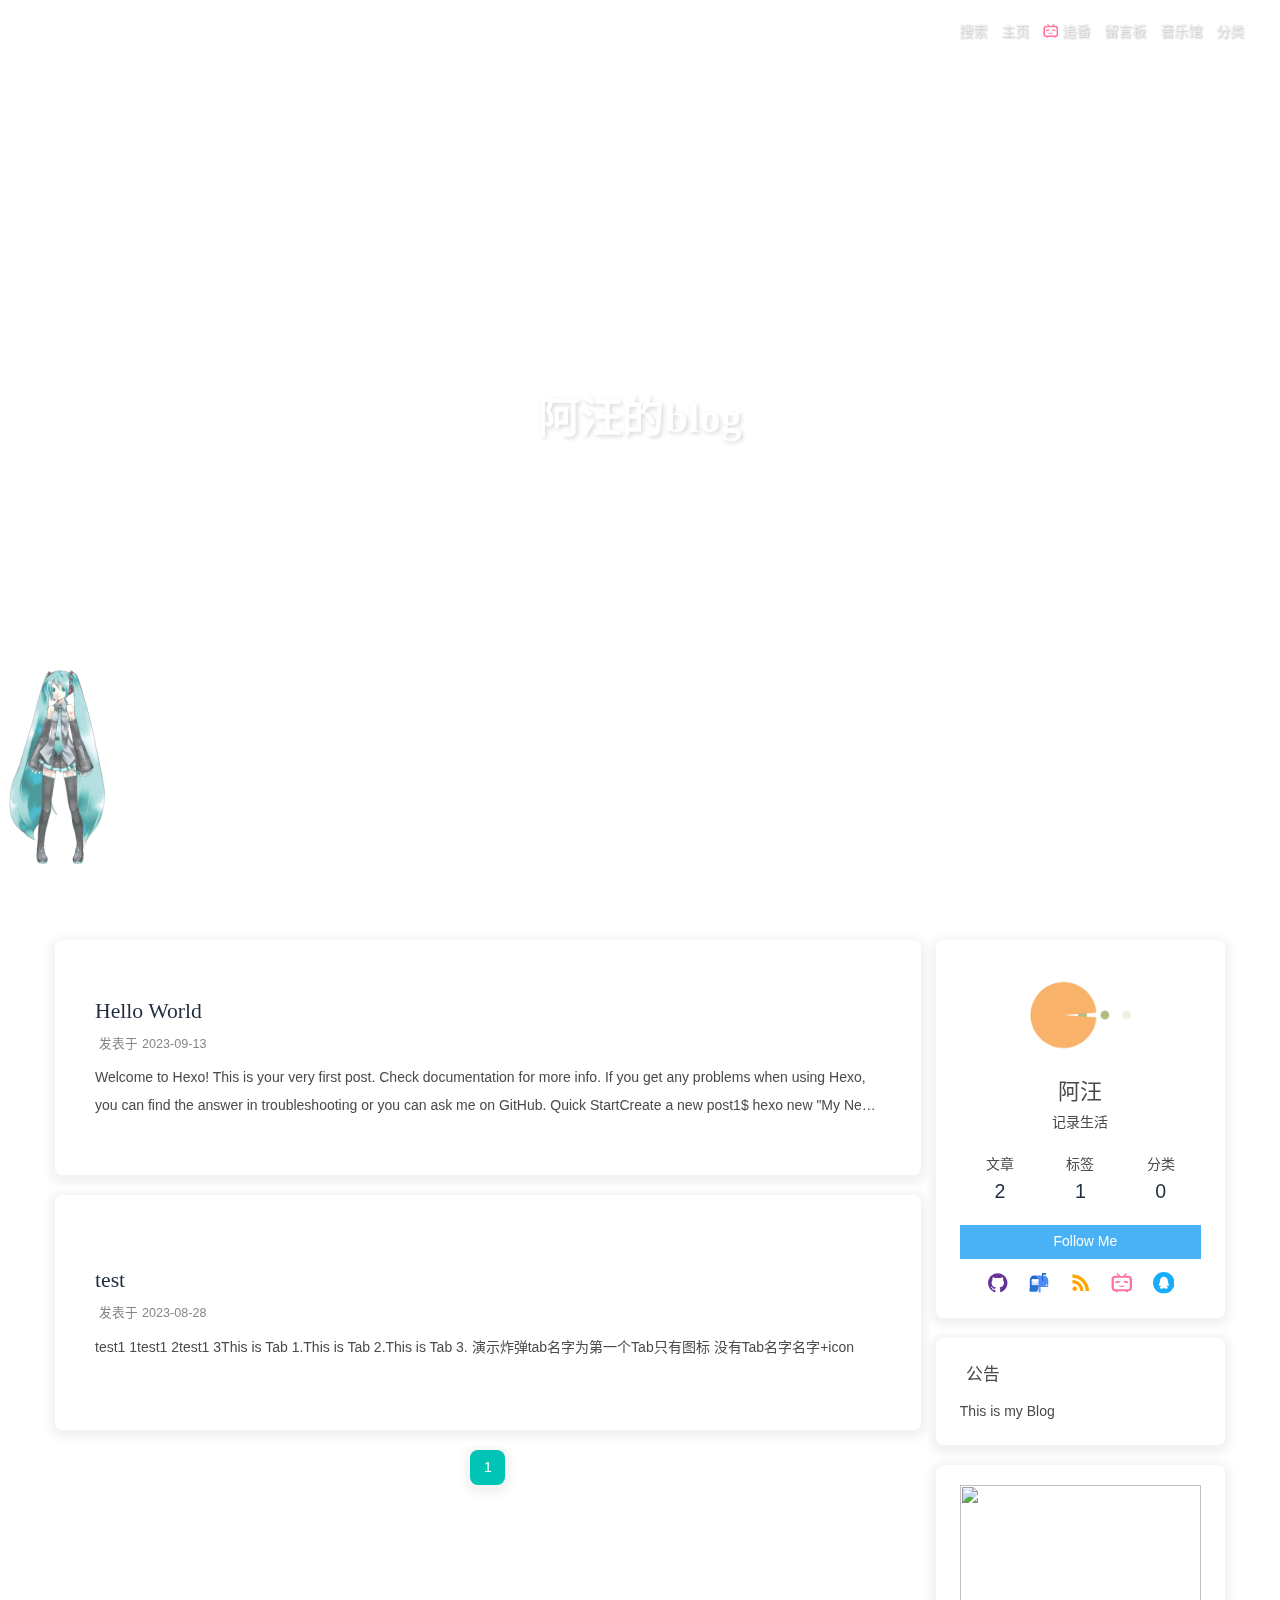
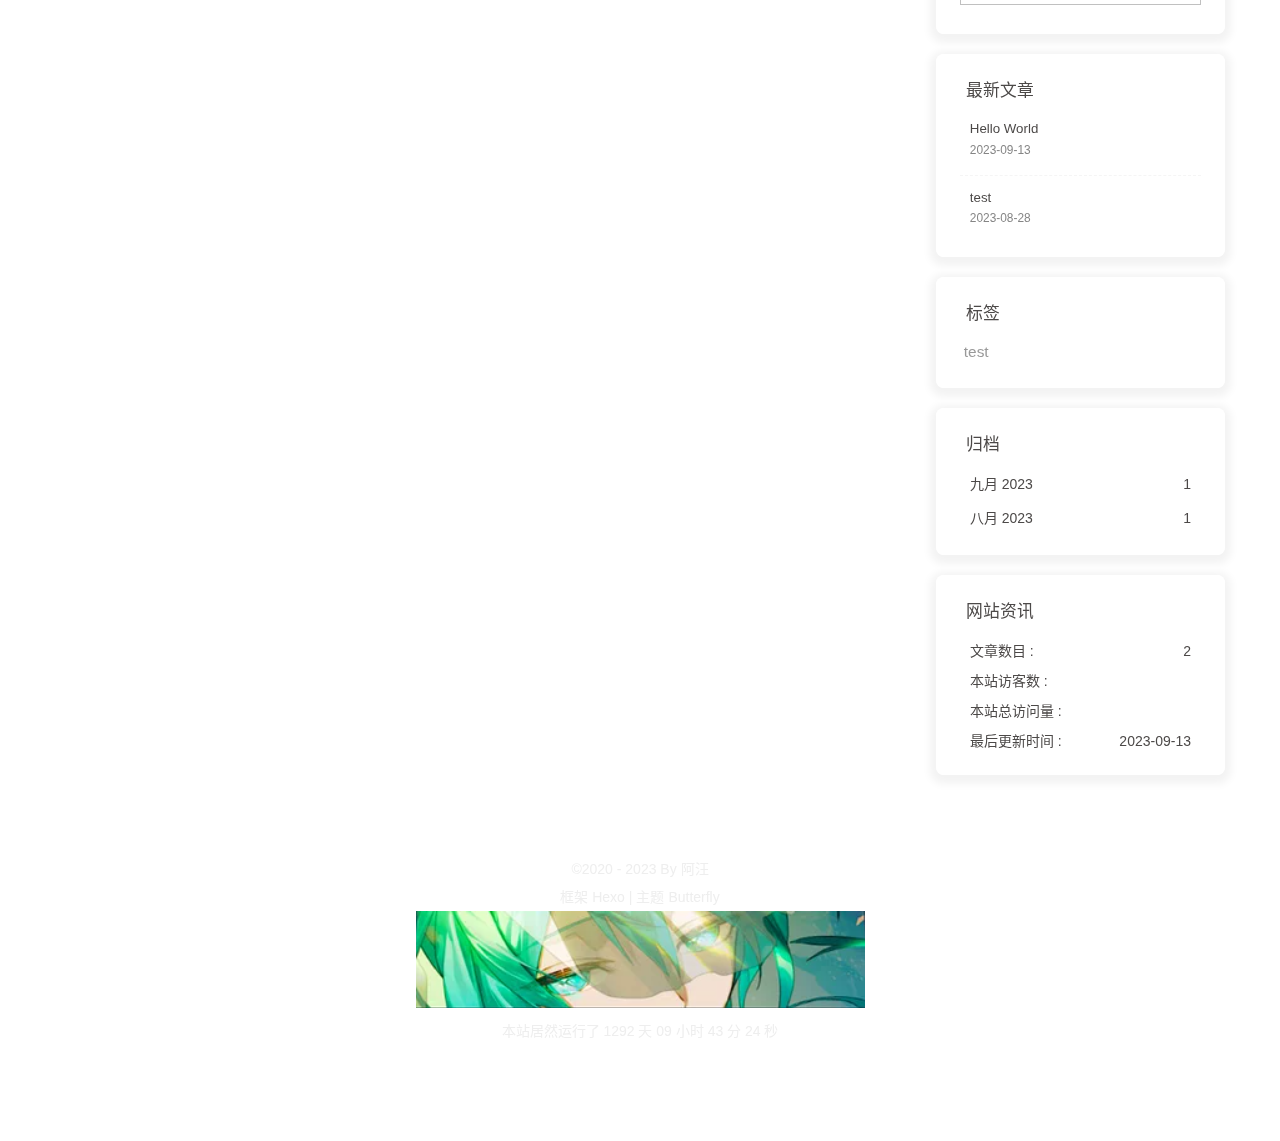
==== commit 0974b714: "Ai摘要 Updated By Github Actions" ====
--- a/index.html
+++ b/index.html
@@ -39,7 +39,7 @@
     rightside: false,
   },
   autoDarkmode: false
-}</script><script id="config-diff">var GLOBAL_CONFIG_SITE={title:"阿汪的blog",isPost:!1,isHome:!0,isHighlightShrink:!1,isToc:!1,postUpdate:"2023-09-13 06:59:46"}</script><noscript><style>#nav{opacity:1}.justified-gallery img{opacity:1}#post-meta time,#recent-posts time{display:inline!important}</style></noscript><script>(win=>{
+}</script><script id="config-diff">var GLOBAL_CONFIG_SITE={title:"阿汪的blog",isPost:!1,isHome:!0,isHighlightShrink:!1,isToc:!1,postUpdate:"2023-09-13 07:04:48"}</script><noscript><style>#nav{opacity:1}.justified-gallery img{opacity:1}#post-meta time,#recent-posts time{display:inline!important}</style></noscript><script>(win=>{
     win.saveToLocal = {
       set: function setWithExpiry(key, value, ttl) {
         if (ttl === 0) return
@@ -130,7 +130,7 @@
       }
     }
     detectApple()
-    })(window)</script><link rel="stylesheet" href="/css/custom.css" media="defer" onload='this.media="all"'><link rel="stylesheet" href="/css/rightmenu.css"><link rel="stylesheet" href="/css/iconfont.css"><link rel="stylesheet" href="https://cdn1.tianli0.top/gh/zhheo/Post-Abstract-AI@0.7/tianli_gpt.css"><link rel="stylesheet" href="https://cdn.cbd.int/hexo-butterfly-clock-anzhiyu@1.1.6/lib/clock.min.css"><link rel="stylesheet" href="https://npm.elemecdn.com/anzhiyu-blog@2.0.4/css/runtime/runtime.min.css" media="print" onload='this.media="all"'><link rel="stylesheet" href="https://cdn.cbd.int/hexo-butterfly-tag-plugins-plus@latest/lib/assets/font-awesome-animation.min.css" media="defer" onload='this.media="all"'><link rel="stylesheet" href="https://cdn.cbd.int/hexo-butterfly-tag-plugins-plus@latest/lib/tag_plugins.css" media="defer" onload='this.media="all"'><script src="https://cdn.cbd.int/hexo-butterfly-tag-plugins-plus@latest/lib/assets/carousel-touch.js"></script><link rel="stylesheet" href="https://cdn.cbd.int/hexo-butterfly-wowjs/lib/animate.min.css" media="print" onload='this.media="screen"'><meta name="generator" content="Hexo 6.3.0"></head><body><div id="web_bg"></div><div id="sidebar"><div id="menu-mask"></div><div id="sidebar-menus"><div class="avatar-img is-center"><img src="https://i.loli.net/2021/02/24/5O1day2nriDzjSu.png" onerror='onerror=null,src="/img/friend_404.gif"' alt="avatar"></div><div class="sidebar-site-data site-data is-center"><a href="/archives/"><div class="headline">文章</div><div class="length-num">2</div></a><a href="/tags/"><div class="headline">标签</div><div class="length-num">1</div></a><a href="/categories/"><div class="headline">分类</div><div class="length-num">0</div></a></div><hr class="custom-hr"><div class="menus_items"><div class="menus_item"><a class="site-page faa-parent animated-hover" href="/"><i class="fa-fw fas fa-home faa-tada"></i> <span>主页</span></a></div><div class="menus_item"><a class="site-page faa-parent animated-hover" href="/bangumis"><svg class="icon faa-tada" aria-hidden="true"><use xlink:href="#icon-bilibili"></use></svg> <span>追番</span></a></div><div class="menus_item"><a class="site-page faa-parent animated-hover" href="/comments/"><i class="fa-fw fas fa-envelope faa-tada"></i> <span>留言板</span></a></div><div class="menus_item"><a class="site-page faa-parent animated-hover" href="/music/"><i class="fa-fw fas fa-music faa-tada"></i> <span>音乐馆</span></a></div><div class="menus_item"><a class="site-page faa-parent animated-hover" href="/categories/"><i class="fa-fw fas fa-folder-open faa-tada"></i> <span>分类</span></a></div></div></div></div><div class="page" id="body-wrap"><header class="full_page" id="page-header"><nav id="nav"><span id="blog-info"><a href="/" title="阿汪的blog"></a></span><div id="menus"><div id="search-button"><a class="site-page social-icon search" href="javascript:void(0);"><i class="fas fa-search fa-fw"></i> <span>搜索</span></a></div><div class="menus_items"><div class="menus_item"><a class="site-page faa-parent animated-hover" href="/"><i class="fa-fw fas fa-home faa-tada"></i> <span>主页</span></a></div><div class="menus_item"><a class="site-page faa-parent animated-hover" href="/bangumis"><svg class="icon faa-tada" aria-hidden="true"><use xlink:href="#icon-bilibili"></use></svg> <span>追番</span></a></div><div class="menus_item"><a class="site-page faa-parent animated-hover" href="/comments/"><i class="fa-fw fas fa-envelope faa-tada"></i> <span>留言板</span></a></div><div class="menus_item"><a class="site-page faa-parent animated-hover" href="/music/"><i class="fa-fw fas fa-music faa-tada"></i> <span>音乐馆</span></a></div><div class="menus_item"><a class="site-page faa-parent animated-hover" href="/categories/"><i class="fa-fw fas fa-folder-open faa-tada"></i> <span>分类</span></a></div></div><div id="toggle-menu"><a class="site-page" href="javascript:void(0);"><i class="fas fa-bars fa-fw"></i></a></div></div></nav><div id="site-info"><h1 id="site-title">阿汪的blog</h1><div id="site_social_icons"><a class="social-icon faa-parent animated-hover" href="https://github.com/anzhiyu-c" target="_blank" title="Github"><svg class="icon faa-tada" aria-hidden="true"><use xlink:href="#icon-gitHub"></use></svg></a><a class="social-icon faa-parent animated-hover" href="https://mail.qq.com/cgi-bin/qm_share?t=qm_mailme&amp;email=2268025923@qq.com" target="_blank" title="Email"><svg class="icon faa-tada" aria-hidden="true"><use xlink:href="#icon-youxiang"></use></svg></a><a class="social-icon faa-parent animated-hover" href="/atom.xml" target="_blank" title="RSS"><svg class="icon faa-tada" aria-hidden="true"><use xlink:href="#icon-rss"></use></svg></a><a class="social-icon faa-parent animated-hover" href="https://space.bilibili.com/372204786" target="_blank" title="BiliBili"><svg class="icon faa-tada" aria-hidden="true"><use xlink:href="#icon-bilibili"></use></svg></a><a class="social-icon faa-parent animated-hover" href="tencent://Message/?Uin=2268025923&amp;amp;websiteName=local.edu.com:8888=&amp;amp;Menu=yes" target="_blank" title="QQ"><svg class="icon faa-tada" aria-hidden="true"><use xlink:href="#icon-QQ1"></use></svg></a></div></div><div id="scroll-down"><i class="fas fa-angle-down scroll-down-effects"></i></div></header><main class="layout" id="content-inner"><div class="recent-posts" id="recent-posts"><div class="recent-post-item"><div class="recent-post-info no-cover"><a class="article-title" href="/posts/4a17b156.html" title="Hello World">Hello World</a><div class="article-meta-wrap"><span class="post-meta-date"><i class="far fa-calendar-alt"></i><span class="article-meta-label">发表于</span><time datetime="2023-09-13T06:59:25.406Z" title="发表于 2023-09-13 06:59:25">2023-09-13</time></span></div><div class="content">Welcome to Hexo! This is your very first post. Check documentation for more info. If you get any problems when using Hexo, you can find the answer in troubleshooting or you can ask me on GitHub. Quick StartCreate a new post1$ hexo new &quot;My New Post&quot; More info: Writing Run server1$ hexo server More info: Server Generate static files1$ hexo generate More info: Generating Deploy to remote sites1$ hexo deploy More info: Deployment</div></div></div><div class="recent-post-item"><div class="recent-post-info no-cover"><a class="article-title" href="/posts/d87f7e0c.html" title="test">test</a><div class="article-meta-wrap"><span class="post-meta-date"><i class="far fa-calendar-alt"></i><span class="article-meta-label">发表于</span><time datetime="2023-08-28T15:39:03.000Z" title="发表于 2023-08-28 15:39:03">2023-08-28</time></span></div><div class="content">test1 1test1 2test1 3This is Tab 1.This is Tab 2.This is Tab 3. 演示炸弹tab名字为第一个Tab只有图标 没有Tab名字名字+icon</div></div></div><nav id="pagination"><div class="pagination"><span class="page-number current">1</span></div></nav></div><div class="aside-content" id="aside-content"><div class="card-widget card-info"><div class="is-center"><div class="avatar-img"><img src="https://i.loli.net/2021/02/24/5O1day2nriDzjSu.png" onerror='this.onerror=null,this.src="/img/friend_404.gif"' alt="avatar"></div><div class="author-info__name">阿汪</div><div class="author-info__description">记录生活</div></div><div class="card-info-data site-data is-center"><a href="/archives/"><div class="headline">文章</div><div class="length-num">2</div></a><a href="/tags/"><div class="headline">标签</div><div class="length-num">1</div></a><a href="/categories/"><div class="headline">分类</div><div class="length-num">0</div></a></div><a id="card-info-btn" target="_blank" rel="noopener" href="https://github.com/xxxxxx"><i class="fab fa-github"></i><span>Follow Me</span></a><div class="card-info-social-icons is-center"><a class="social-icon faa-parent animated-hover" href="https://github.com/anzhiyu-c" target="_blank" title="Github"><svg class="icon faa-tada" aria-hidden="true"><use xlink:href="#icon-gitHub"></use></svg></a><a class="social-icon faa-parent animated-hover" href="https://mail.qq.com/cgi-bin/qm_share?t=qm_mailme&amp;email=2268025923@qq.com" target="_blank" title="Email"><svg class="icon faa-tada" aria-hidden="true"><use xlink:href="#icon-youxiang"></use></svg></a><a class="social-icon faa-parent animated-hover" href="/atom.xml" target="_blank" title="RSS"><svg class="icon faa-tada" aria-hidden="true"><use xlink:href="#icon-rss"></use></svg></a><a class="social-icon faa-parent animated-hover" href="https://space.bilibili.com/372204786" target="_blank" title="BiliBili"><svg class="icon faa-tada" aria-hidden="true"><use xlink:href="#icon-bilibili"></use></svg></a><a class="social-icon faa-parent animated-hover" href="tencent://Message/?Uin=2268025923&amp;amp;websiteName=local.edu.com:8888=&amp;amp;Menu=yes" target="_blank" title="QQ"><svg class="icon faa-tada" aria-hidden="true"><use xlink:href="#icon-QQ1"></use></svg></a></div></div><div class="card-widget card-announcement"><div class="item-headline"><i class="fas fa-bullhorn fa-shake"></i><span>公告</span></div><div class="announcement_content">This is my Blog</div></div><div class="sticky_layout"><div class="card-widget card-recent-post"><div class="item-headline"><i class="fas fa-history"></i><span>最新文章</span></div><div class="aside-list"><div class="aside-list-item no-cover"><div class="content"><a class="title" href="/posts/4a17b156.html" title="Hello World">Hello World</a><time datetime="2023-09-13T06:59:25.406Z" title="发表于 2023-09-13 06:59:25">2023-09-13</time></div></div><div class="aside-list-item no-cover"><div class="content"><a class="title" href="/posts/d87f7e0c.html" title="test">test</a><time datetime="2023-08-28T15:39:03.000Z" title="发表于 2023-08-28 15:39:03">2023-08-28</time></div></div></div></div><div class="card-widget card-tags"><div class="item-headline"><i class="fas fa-tags"></i><span>标签</span></div><div class="card-tag-cloud"><a href="/tags/test/" style="font-size:1.1em;color:#999">test</a></div></div><div class="card-widget card-archives"><div class="item-headline"><i class="fas fa-archive"></i><span>归档</span></div><ul class="card-archive-list"><li class="card-archive-list-item"><a class="card-archive-list-link" href="/archives/2023/09/"><span class="card-archive-list-date">九月 2023</span><span class="card-archive-list-count">1</span></a></li><li class="card-archive-list-item"><a class="card-archive-list-link" href="/archives/2023/08/"><span class="card-archive-list-date">八月 2023</span><span class="card-archive-list-count">1</span></a></li></ul></div><div class="card-widget card-webinfo"><div class="item-headline"><i class="fas fa-chart-line"></i><span>网站资讯</span></div><div class="webinfo"><div class="webinfo-item"><div class="item-name">文章数目 :</div><div class="item-count">2</div></div><div class="webinfo-item"><div class="item-name">本站访客数 :</div><div class="item-count" id="busuanzi_value_site_uv"><i class="fa-solid fa-spinner fa-spin"></i></div></div><div class="webinfo-item"><div class="item-name">本站总访问量 :</div><div class="item-count" id="busuanzi_value_site_pv"><i class="fa-solid fa-spinner fa-spin"></i></div></div><div class="webinfo-item"><div class="item-name">最后更新时间 :</div><div class="item-count" id="last-push-date" data-lastpushdate="2023-09-13T06:59:46.249Z"><i class="fa-solid fa-spinner fa-spin"></i></div></div></div></div></div></div></main><footer id="footer"><div id="footer-wrap"><div class="copyright">&copy;2020 - 2023 By 阿汪</div><div class="framework-info"><span>框架</span> <a target="_blank" rel="noopener" href="https://hexo.io">Hexo</a><span class="footer-separator">|</span><span>主题</span> <a target="_blank" rel="noopener" href="https://github.com/jerryc127/hexo-theme-butterfly">Butterfly</a></div></div></footer></div><div id="rightside"><div id="rightside-config-hide"><button id="darkmode" type="button" title="浅色和深色模式转换"><i class="fas fa-adjust"></i></button><button id="hide-aside-btn" type="button" title="单栏和双栏切换"><i class="fas fa-arrows-alt-h"></i></button></div><div id="rightside-config-show"><button id="rightside_config" type="button" title="设置"><i class="fas fa-cog fa-spin"></i></button><button id="go-up" type="button" title="回到顶部"><span class="scroll-percent"></span><i class="fas fa-arrow-up"></i></button></div></div><div class="js-pjax" id="rightMenu"><div class="rightMenu-group rightMenu-small"><a class="rightMenu-item" href="javascript:window.history.back();"><i class="fa fa-arrow-left"></i></a><a class="rightMenu-item" href="javascript:window.history.forward();"><i class="fa fa-arrow-right"></i></a><a class="rightMenu-item" href="javascript:window.location.reload();"><i class="fa fa-refresh"></i></a><a class="rightMenu-item" href="javascript:rmf.scrollToTop();"><i class="fa fa-arrow-up"></i></a></div><div class="rightMenu-group rightMenu-line hide" id="menu-text"><a class="rightMenu-item" href="javascript:rmf.copySelect();"><i class="fa fa-copy"></i><span>复制</span></a><a class="rightMenu-item" href="javascript:window.open(&quot;https://www.baidu.com/s?wd=&quot;+window.getSelection().toString());window.location.reload();"><i class="iconfont icon-baidu"></i><span>百度搜索</span></a><a class="rightMenu-item" href="javascript:rmf.searchinThisPage();"><i class="fas fa-search"></i><span>站内搜索</span></a></div><div class="rightMenu-group rightMenu-line hide" id="menu-too"><a class="rightMenu-item" href="javascript:window.open(window.getSelection().toString());window.location.reload();"><i class="fa fa-link"></i><span>转到链接</span></a></div><div class="rightMenu-group rightMenu-line hide" id="menu-paste"><a class="rightMenu-item" href="javascript:rmf.paste()"><i class="fa fa-copy"></i><span>粘贴</span></a><a class="rightMenu-item" href="javascript:rmf.copyWordsLink()"><i class="fa fa-link"></i><span>复制本文地址</span></a></div><div class="rightMenu-group rightMenu-line hide" id="menu-to"><a class="rightMenu-item" href="javascript:rmf.openWithNewTab()"><i class="fa fa-window-restore"></i><span>新窗口打开</span></a><a class="rightMenu-item" id="menu-too" href="javascript:rmf.open()"><i class="fa fa-link"></i><span>转到链接</span></a><a class="rightMenu-item" href="javascript:rmf.copyLink()"><i class="fa fa-copy"></i><span>复制链接</span></a></div><div class="rightMenu-group rightMenu-line hide" id="menu-img"><a class="rightMenu-item" href="javascript:rmf.saveAs()"><i class="fa fa-download"></i><span>保存图片</span></a><a class="rightMenu-item" href="javascript:rmf.openWithNewTab()"><i class="fa fa-window-restore"></i><span>在新窗口打开</span></a><a class="rightMenu-item" href="javascript:rmf.click()"><i class="fa fa-arrows-alt"></i><span>全屏显示</span></a><a class="rightMenu-item" href="javascript:rmf.copyLink()"><i class="fa fa-copy"></i><span>复制图片链接</span></a></div><div class="rightMenu-group rightMenu-line"><a class="rightMenu-item" href="javascript:rmf.switchDarkMode();"><i class="fa fa-moon"></i><span>昼夜切换</span></a><a class="rightMenu-item" href="javascript:rmf.switchReadMode();"><i class="fa fa-book"></i><span>阅读模式</span></a><a class="rightMenu-item" href="javascript:fullScreen();"><i class="fas fa-expand"></i><span>进入全屏</span></a></div></div><div><script src="/js/utils.js"></script><script src="/js/main.js"></script><script src="https://cdn.jsdelivr.net/npm/@fancyapps/ui/dist/fancybox/fancybox.umd.min.js"></script><div class="js-pjax"></div><div class="aplayer no-destroy" data-id="5224868343" data-server="netease" data-type="playlist" data-order="list" data-fixed="true" data-preload="auto" data-autoplay="false" data-mutex="true"></div><script src="https://npm.elemecdn.com/jquery@latest/dist/jquery.min.js"></script><script src="/js/rightmenu.js"></script><script>let tianliGPT_postSelector = '\#post \#article-container';let tianliGPT_key = '5Q5mpqRK5DkwT1X9Gi5e';</script><script src="https://cdn1.tianli0.top/gh/zhheo/Post-Abstract-AI@0.7/tianli_gpt.js"></script><link rel="stylesheet" href="https://cdn.jsdelivr.net/npm/aplayer/dist/APlayer.min.css" media="print" onload='this.media="all"'><script src="https://cdn.jsdelivr.net/npm/aplayer/dist/APlayer.min.js"></script><script src="https://cdn.jsdelivr.net/npm/butterfly-extsrc/metingjs/dist/Meting.min.js"></script><script src="https://cdn.jsdelivr.net/npm/pjax/pjax.min.js"></script><script>let pjaxSelectors = ["head > title","#config-diff","#body-wrap","#rightside-config-hide","#rightside-config-show",".js-pjax"]
+    })(window)</script><link rel="stylesheet" href="/css/custom.css" media="defer" onload='this.media="all"'><link rel="stylesheet" href="/css/rightmenu.css"><link rel="stylesheet" href="/css/iconfont.css"><link rel="stylesheet" href="https://cdn1.tianli0.top/gh/zhheo/Post-Abstract-AI@0.7/tianli_gpt.css"><link rel="stylesheet" href="https://cdn.cbd.int/hexo-butterfly-clock-anzhiyu@1.1.6/lib/clock.min.css"><link rel="stylesheet" href="https://npm.elemecdn.com/anzhiyu-blog@2.0.4/css/runtime/runtime.min.css" media="print" onload='this.media="all"'><link rel="stylesheet" href="https://cdn.cbd.int/hexo-butterfly-tag-plugins-plus@latest/lib/assets/font-awesome-animation.min.css" media="defer" onload='this.media="all"'><link rel="stylesheet" href="https://cdn.cbd.int/hexo-butterfly-tag-plugins-plus@latest/lib/tag_plugins.css" media="defer" onload='this.media="all"'><script src="https://cdn.cbd.int/hexo-butterfly-tag-plugins-plus@latest/lib/assets/carousel-touch.js"></script><link rel="stylesheet" href="https://cdn.cbd.int/hexo-butterfly-wowjs/lib/animate.min.css" media="print" onload='this.media="screen"'><meta name="generator" content="Hexo 6.3.0"></head><body><div id="web_bg"></div><div id="sidebar"><div id="menu-mask"></div><div id="sidebar-menus"><div class="avatar-img is-center"><img src="https://i.loli.net/2021/02/24/5O1day2nriDzjSu.png" onerror='onerror=null,src="/img/friend_404.gif"' alt="avatar"></div><div class="sidebar-site-data site-data is-center"><a href="/archives/"><div class="headline">文章</div><div class="length-num">2</div></a><a href="/tags/"><div class="headline">标签</div><div class="length-num">1</div></a><a href="/categories/"><div class="headline">分类</div><div class="length-num">0</div></a></div><hr class="custom-hr"><div class="menus_items"><div class="menus_item"><a class="site-page faa-parent animated-hover" href="/"><i class="fa-fw fas fa-home faa-tada"></i> <span>主页</span></a></div><div class="menus_item"><a class="site-page faa-parent animated-hover" href="/bangumis"><svg class="icon faa-tada" aria-hidden="true"><use xlink:href="#icon-bilibili"></use></svg> <span>追番</span></a></div><div class="menus_item"><a class="site-page faa-parent animated-hover" href="/comments/"><i class="fa-fw fas fa-envelope faa-tada"></i> <span>留言板</span></a></div><div class="menus_item"><a class="site-page faa-parent animated-hover" href="/music/"><i class="fa-fw fas fa-music faa-tada"></i> <span>音乐馆</span></a></div><div class="menus_item"><a class="site-page faa-parent animated-hover" href="/categories/"><i class="fa-fw fas fa-folder-open faa-tada"></i> <span>分类</span></a></div></div></div></div><div class="page" id="body-wrap"><header class="full_page" id="page-header"><nav id="nav"><span id="blog-info"><a href="/" title="阿汪的blog"></a></span><div id="menus"><div id="search-button"><a class="site-page social-icon search" href="javascript:void(0);"><i class="fas fa-search fa-fw"></i> <span>搜索</span></a></div><div class="menus_items"><div class="menus_item"><a class="site-page faa-parent animated-hover" href="/"><i class="fa-fw fas fa-home faa-tada"></i> <span>主页</span></a></div><div class="menus_item"><a class="site-page faa-parent animated-hover" href="/bangumis"><svg class="icon faa-tada" aria-hidden="true"><use xlink:href="#icon-bilibili"></use></svg> <span>追番</span></a></div><div class="menus_item"><a class="site-page faa-parent animated-hover" href="/comments/"><i class="fa-fw fas fa-envelope faa-tada"></i> <span>留言板</span></a></div><div class="menus_item"><a class="site-page faa-parent animated-hover" href="/music/"><i class="fa-fw fas fa-music faa-tada"></i> <span>音乐馆</span></a></div><div class="menus_item"><a class="site-page faa-parent animated-hover" href="/categories/"><i class="fa-fw fas fa-folder-open faa-tada"></i> <span>分类</span></a></div></div><div id="toggle-menu"><a class="site-page" href="javascript:void(0);"><i class="fas fa-bars fa-fw"></i></a></div></div></nav><div id="site-info"><h1 id="site-title">阿汪的blog</h1><div id="site_social_icons"><a class="social-icon faa-parent animated-hover" href="https://github.com/anzhiyu-c" target="_blank" title="Github"><svg class="icon faa-tada" aria-hidden="true"><use xlink:href="#icon-gitHub"></use></svg></a><a class="social-icon faa-parent animated-hover" href="https://mail.qq.com/cgi-bin/qm_share?t=qm_mailme&amp;email=2268025923@qq.com" target="_blank" title="Email"><svg class="icon faa-tada" aria-hidden="true"><use xlink:href="#icon-youxiang"></use></svg></a><a class="social-icon faa-parent animated-hover" href="/atom.xml" target="_blank" title="RSS"><svg class="icon faa-tada" aria-hidden="true"><use xlink:href="#icon-rss"></use></svg></a><a class="social-icon faa-parent animated-hover" href="https://space.bilibili.com/372204786" target="_blank" title="BiliBili"><svg class="icon faa-tada" aria-hidden="true"><use xlink:href="#icon-bilibili"></use></svg></a><a class="social-icon faa-parent animated-hover" href="tencent://Message/?Uin=2268025923&amp;amp;websiteName=local.edu.com:8888=&amp;amp;Menu=yes" target="_blank" title="QQ"><svg class="icon faa-tada" aria-hidden="true"><use xlink:href="#icon-QQ1"></use></svg></a></div></div><div id="scroll-down"><i class="fas fa-angle-down scroll-down-effects"></i></div></header><main class="layout" id="content-inner"><div class="recent-posts" id="recent-posts"><div class="recent-post-item"><div class="recent-post-info no-cover"><a class="article-title" href="/posts/4a17b156.html" title="Hello World">Hello World</a><div class="article-meta-wrap"><span class="post-meta-date"><i class="far fa-calendar-alt"></i><span class="article-meta-label">发表于</span><time datetime="2023-09-13T07:04:24.216Z" title="发表于 2023-09-13 07:04:24">2023-09-13</time></span></div><div class="content">Welcome to Hexo! This is your very first post. Check documentation for more info. If you get any problems when using Hexo, you can find the answer in troubleshooting or you can ask me on GitHub. Quick StartCreate a new post1$ hexo new &quot;My New Post&quot; More info: Writing Run server1$ hexo server More info: Server Generate static files1$ hexo generate More info: Generating Deploy to remote sites1$ hexo deploy More info: Deployment</div></div></div><div class="recent-post-item"><div class="recent-post-info no-cover"><a class="article-title" href="/posts/d87f7e0c.html" title="test">test</a><div class="article-meta-wrap"><span class="post-meta-date"><i class="far fa-calendar-alt"></i><span class="article-meta-label">发表于</span><time datetime="2023-08-28T15:39:03.000Z" title="发表于 2023-08-28 15:39:03">2023-08-28</time></span></div><div class="content">test1 1test1 2test1 3This is Tab 1.This is Tab 2.This is Tab 3. 演示炸弹tab名字为第一个Tab只有图标 没有Tab名字名字+icon</div></div></div><nav id="pagination"><div class="pagination"><span class="page-number current">1</span></div></nav></div><div class="aside-content" id="aside-content"><div class="card-widget card-info"><div class="is-center"><div class="avatar-img"><img src="https://i.loli.net/2021/02/24/5O1day2nriDzjSu.png" onerror='this.onerror=null,this.src="/img/friend_404.gif"' alt="avatar"></div><div class="author-info__name">阿汪</div><div class="author-info__description">记录生活</div></div><div class="card-info-data site-data is-center"><a href="/archives/"><div class="headline">文章</div><div class="length-num">2</div></a><a href="/tags/"><div class="headline">标签</div><div class="length-num">1</div></a><a href="/categories/"><div class="headline">分类</div><div class="length-num">0</div></a></div><a id="card-info-btn" target="_blank" rel="noopener" href="https://github.com/xxxxxx"><i class="fab fa-github"></i><span>Follow Me</span></a><div class="card-info-social-icons is-center"><a class="social-icon faa-parent animated-hover" href="https://github.com/anzhiyu-c" target="_blank" title="Github"><svg class="icon faa-tada" aria-hidden="true"><use xlink:href="#icon-gitHub"></use></svg></a><a class="social-icon faa-parent animated-hover" href="https://mail.qq.com/cgi-bin/qm_share?t=qm_mailme&amp;email=2268025923@qq.com" target="_blank" title="Email"><svg class="icon faa-tada" aria-hidden="true"><use xlink:href="#icon-youxiang"></use></svg></a><a class="social-icon faa-parent animated-hover" href="/atom.xml" target="_blank" title="RSS"><svg class="icon faa-tada" aria-hidden="true"><use xlink:href="#icon-rss"></use></svg></a><a class="social-icon faa-parent animated-hover" href="https://space.bilibili.com/372204786" target="_blank" title="BiliBili"><svg class="icon faa-tada" aria-hidden="true"><use xlink:href="#icon-bilibili"></use></svg></a><a class="social-icon faa-parent animated-hover" href="tencent://Message/?Uin=2268025923&amp;amp;websiteName=local.edu.com:8888=&amp;amp;Menu=yes" target="_blank" title="QQ"><svg class="icon faa-tada" aria-hidden="true"><use xlink:href="#icon-QQ1"></use></svg></a></div></div><div class="card-widget card-announcement"><div class="item-headline"><i class="fas fa-bullhorn fa-shake"></i><span>公告</span></div><div class="announcement_content">This is my Blog</div></div><div class="sticky_layout"><div class="card-widget card-recent-post"><div class="item-headline"><i class="fas fa-history"></i><span>最新文章</span></div><div class="aside-list"><div class="aside-list-item no-cover"><div class="content"><a class="title" href="/posts/4a17b156.html" title="Hello World">Hello World</a><time datetime="2023-09-13T07:04:24.216Z" title="发表于 2023-09-13 07:04:24">2023-09-13</time></div></div><div class="aside-list-item no-cover"><div class="content"><a class="title" href="/posts/d87f7e0c.html" title="test">test</a><time datetime="2023-08-28T15:39:03.000Z" title="发表于 2023-08-28 15:39:03">2023-08-28</time></div></div></div></div><div class="card-widget card-tags"><div class="item-headline"><i class="fas fa-tags"></i><span>标签</span></div><div class="card-tag-cloud"><a href="/tags/test/" style="font-size:1.1em;color:#999">test</a></div></div><div class="card-widget card-archives"><div class="item-headline"><i class="fas fa-archive"></i><span>归档</span></div><ul class="card-archive-list"><li class="card-archive-list-item"><a class="card-archive-list-link" href="/archives/2023/09/"><span class="card-archive-list-date">九月 2023</span><span class="card-archive-list-count">1</span></a></li><li class="card-archive-list-item"><a class="card-archive-list-link" href="/archives/2023/08/"><span class="card-archive-list-date">八月 2023</span><span class="card-archive-list-count">1</span></a></li></ul></div><div class="card-widget card-webinfo"><div class="item-headline"><i class="fas fa-chart-line"></i><span>网站资讯</span></div><div class="webinfo"><div class="webinfo-item"><div class="item-name">文章数目 :</div><div class="item-count">2</div></div><div class="webinfo-item"><div class="item-name">本站访客数 :</div><div class="item-count" id="busuanzi_value_site_uv"><i class="fa-solid fa-spinner fa-spin"></i></div></div><div class="webinfo-item"><div class="item-name">本站总访问量 :</div><div class="item-count" id="busuanzi_value_site_pv"><i class="fa-solid fa-spinner fa-spin"></i></div></div><div class="webinfo-item"><div class="item-name">最后更新时间 :</div><div class="item-count" id="last-push-date" data-lastpushdate="2023-09-13T07:04:47.967Z"><i class="fa-solid fa-spinner fa-spin"></i></div></div></div></div></div></div></main><footer id="footer"><div id="footer-wrap"><div class="copyright">&copy;2020 - 2023 By 阿汪</div><div class="framework-info"><span>框架</span> <a target="_blank" rel="noopener" href="https://hexo.io">Hexo</a><span class="footer-separator">|</span><span>主题</span> <a target="_blank" rel="noopener" href="https://github.com/jerryc127/hexo-theme-butterfly">Butterfly</a></div></div></footer></div><div id="rightside"><div id="rightside-config-hide"><button id="darkmode" type="button" title="浅色和深色模式转换"><i class="fas fa-adjust"></i></button><button id="hide-aside-btn" type="button" title="单栏和双栏切换"><i class="fas fa-arrows-alt-h"></i></button></div><div id="rightside-config-show"><button id="rightside_config" type="button" title="设置"><i class="fas fa-cog fa-spin"></i></button><button id="go-up" type="button" title="回到顶部"><span class="scroll-percent"></span><i class="fas fa-arrow-up"></i></button></div></div><div class="js-pjax" id="rightMenu"><div class="rightMenu-group rightMenu-small"><a class="rightMenu-item" href="javascript:window.history.back();"><i class="fa fa-arrow-left"></i></a><a class="rightMenu-item" href="javascript:window.history.forward();"><i class="fa fa-arrow-right"></i></a><a class="rightMenu-item" href="javascript:window.location.reload();"><i class="fa fa-refresh"></i></a><a class="rightMenu-item" href="javascript:rmf.scrollToTop();"><i class="fa fa-arrow-up"></i></a></div><div class="rightMenu-group rightMenu-line hide" id="menu-text"><a class="rightMenu-item" href="javascript:rmf.copySelect();"><i class="fa fa-copy"></i><span>复制</span></a><a class="rightMenu-item" href="javascript:window.open(&quot;https://www.baidu.com/s?wd=&quot;+window.getSelection().toString());window.location.reload();"><i class="iconfont icon-baidu"></i><span>百度搜索</span></a><a class="rightMenu-item" href="javascript:rmf.searchinThisPage();"><i class="fas fa-search"></i><span>站内搜索</span></a></div><div class="rightMenu-group rightMenu-line hide" id="menu-too"><a class="rightMenu-item" href="javascript:window.open(window.getSelection().toString());window.location.reload();"><i class="fa fa-link"></i><span>转到链接</span></a></div><div class="rightMenu-group rightMenu-line hide" id="menu-paste"><a class="rightMenu-item" href="javascript:rmf.paste()"><i class="fa fa-copy"></i><span>粘贴</span></a><a class="rightMenu-item" href="javascript:rmf.copyWordsLink()"><i class="fa fa-link"></i><span>复制本文地址</span></a></div><div class="rightMenu-group rightMenu-line hide" id="menu-to"><a class="rightMenu-item" href="javascript:rmf.openWithNewTab()"><i class="fa fa-window-restore"></i><span>新窗口打开</span></a><a class="rightMenu-item" id="menu-too" href="javascript:rmf.open()"><i class="fa fa-link"></i><span>转到链接</span></a><a class="rightMenu-item" href="javascript:rmf.copyLink()"><i class="fa fa-copy"></i><span>复制链接</span></a></div><div class="rightMenu-group rightMenu-line hide" id="menu-img"><a class="rightMenu-item" href="javascript:rmf.saveAs()"><i class="fa fa-download"></i><span>保存图片</span></a><a class="rightMenu-item" href="javascript:rmf.openWithNewTab()"><i class="fa fa-window-restore"></i><span>在新窗口打开</span></a><a class="rightMenu-item" href="javascript:rmf.click()"><i class="fa fa-arrows-alt"></i><span>全屏显示</span></a><a class="rightMenu-item" href="javascript:rmf.copyLink()"><i class="fa fa-copy"></i><span>复制图片链接</span></a></div><div class="rightMenu-group rightMenu-line"><a class="rightMenu-item" href="javascript:rmf.switchDarkMode();"><i class="fa fa-moon"></i><span>昼夜切换</span></a><a class="rightMenu-item" href="javascript:rmf.switchReadMode();"><i class="fa fa-book"></i><span>阅读模式</span></a><a class="rightMenu-item" href="javascript:fullScreen();"><i class="fas fa-expand"></i><span>进入全屏</span></a></div></div><div><script src="/js/utils.js"></script><script src="/js/main.js"></script><script src="https://cdn.jsdelivr.net/npm/@fancyapps/ui/dist/fancybox/fancybox.umd.min.js"></script><div class="js-pjax"></div><div class="aplayer no-destroy" data-id="5224868343" data-server="netease" data-type="playlist" data-order="list" data-fixed="true" data-preload="auto" data-autoplay="false" data-mutex="true"></div><script src="https://npm.elemecdn.com/jquery@latest/dist/jquery.min.js"></script><script src="/js/rightmenu.js"></script><script>let tianliGPT_postSelector = '\#post \#article-container';let tianliGPT_key = '5b4e289fa0dea3b35c0d';</script><script src="https://cdn1.tianli0.top/gh/zhheo/Post-Abstract-AI@0.7/tianli_gpt.js"></script><link rel="stylesheet" href="https://cdn.jsdelivr.net/npm/aplayer/dist/APlayer.min.css" media="print" onload='this.media="all"'><script src="https://cdn.jsdelivr.net/npm/aplayer/dist/APlayer.min.js"></script><script src="https://cdn.jsdelivr.net/npm/butterfly-extsrc/metingjs/dist/Meting.min.js"></script><script src="https://cdn.jsdelivr.net/npm/pjax/pjax.min.js"></script><script>let pjaxSelectors = ["head > title","#config-diff","#body-wrap","#rightside-config-hide","#rightside-config-show",".js-pjax"]
 
 var pjax = new Pjax({
   elements: 'a:not([target="_blank"])',
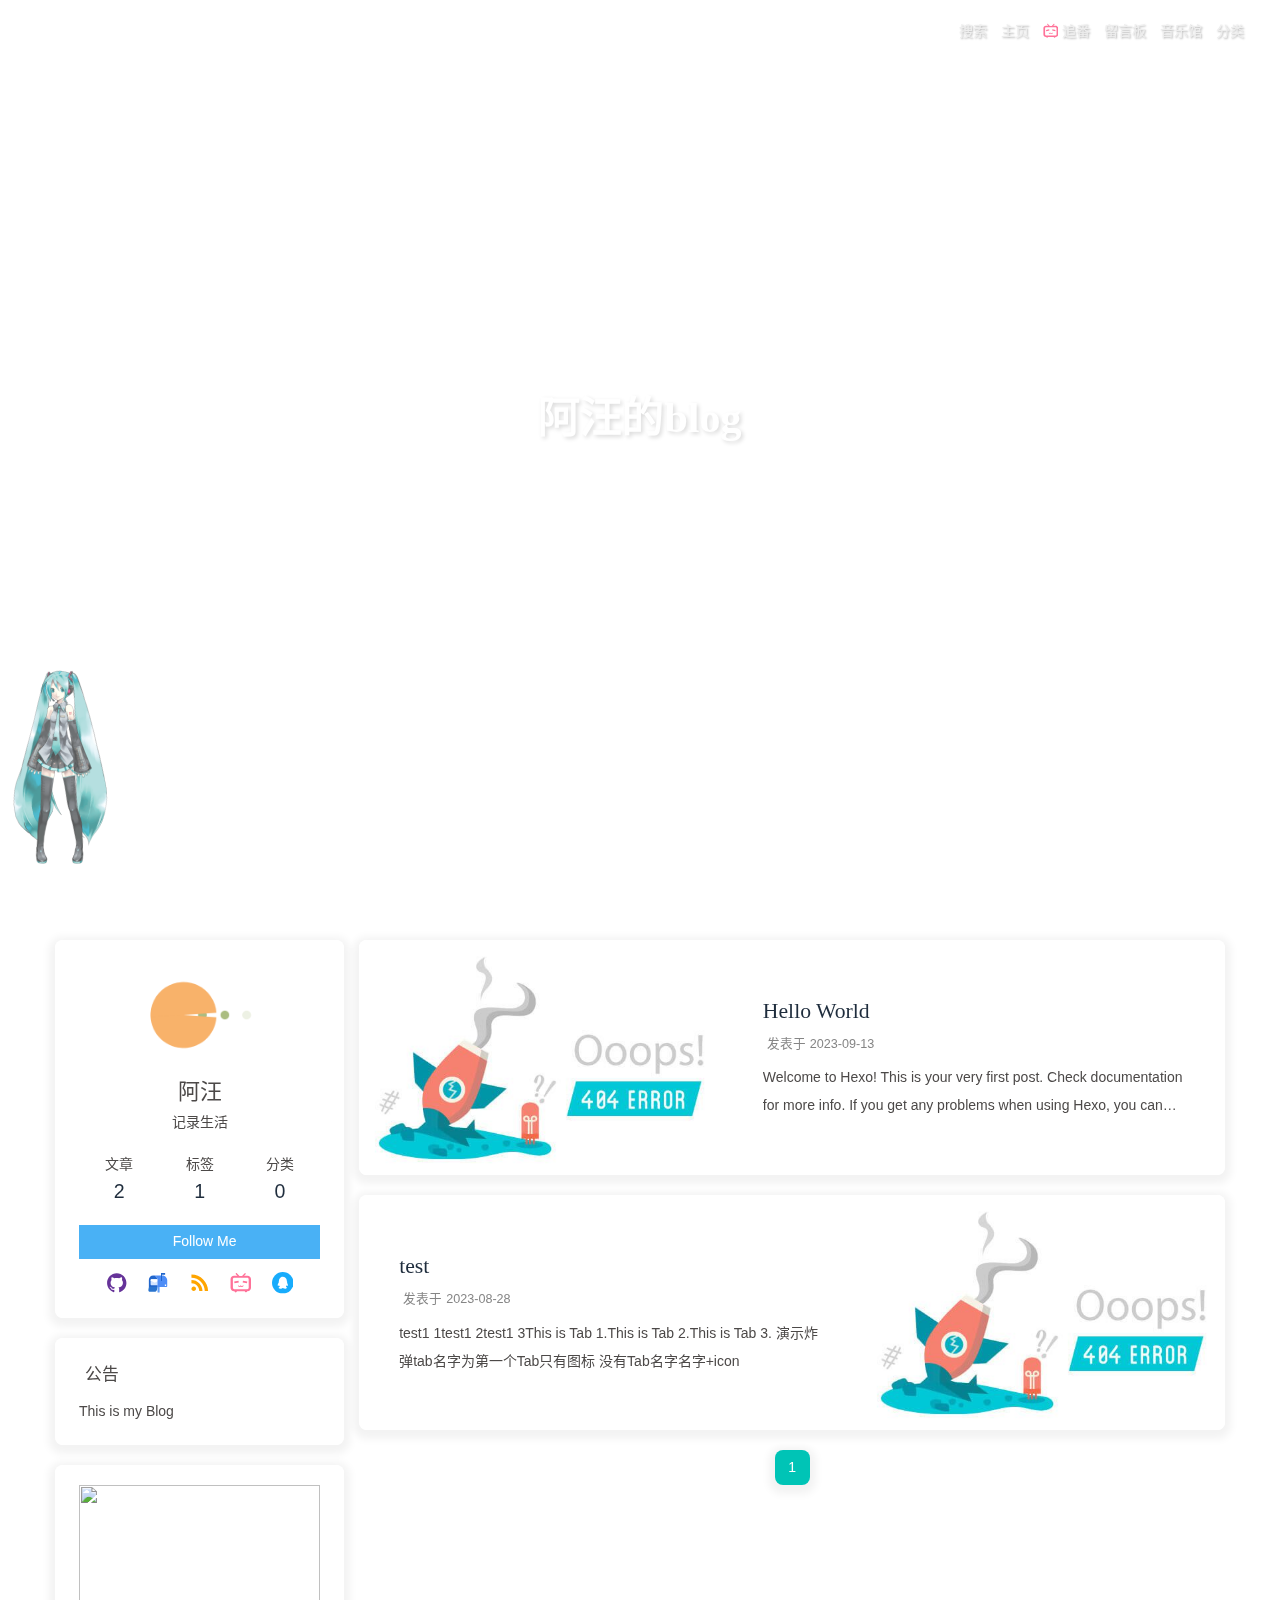
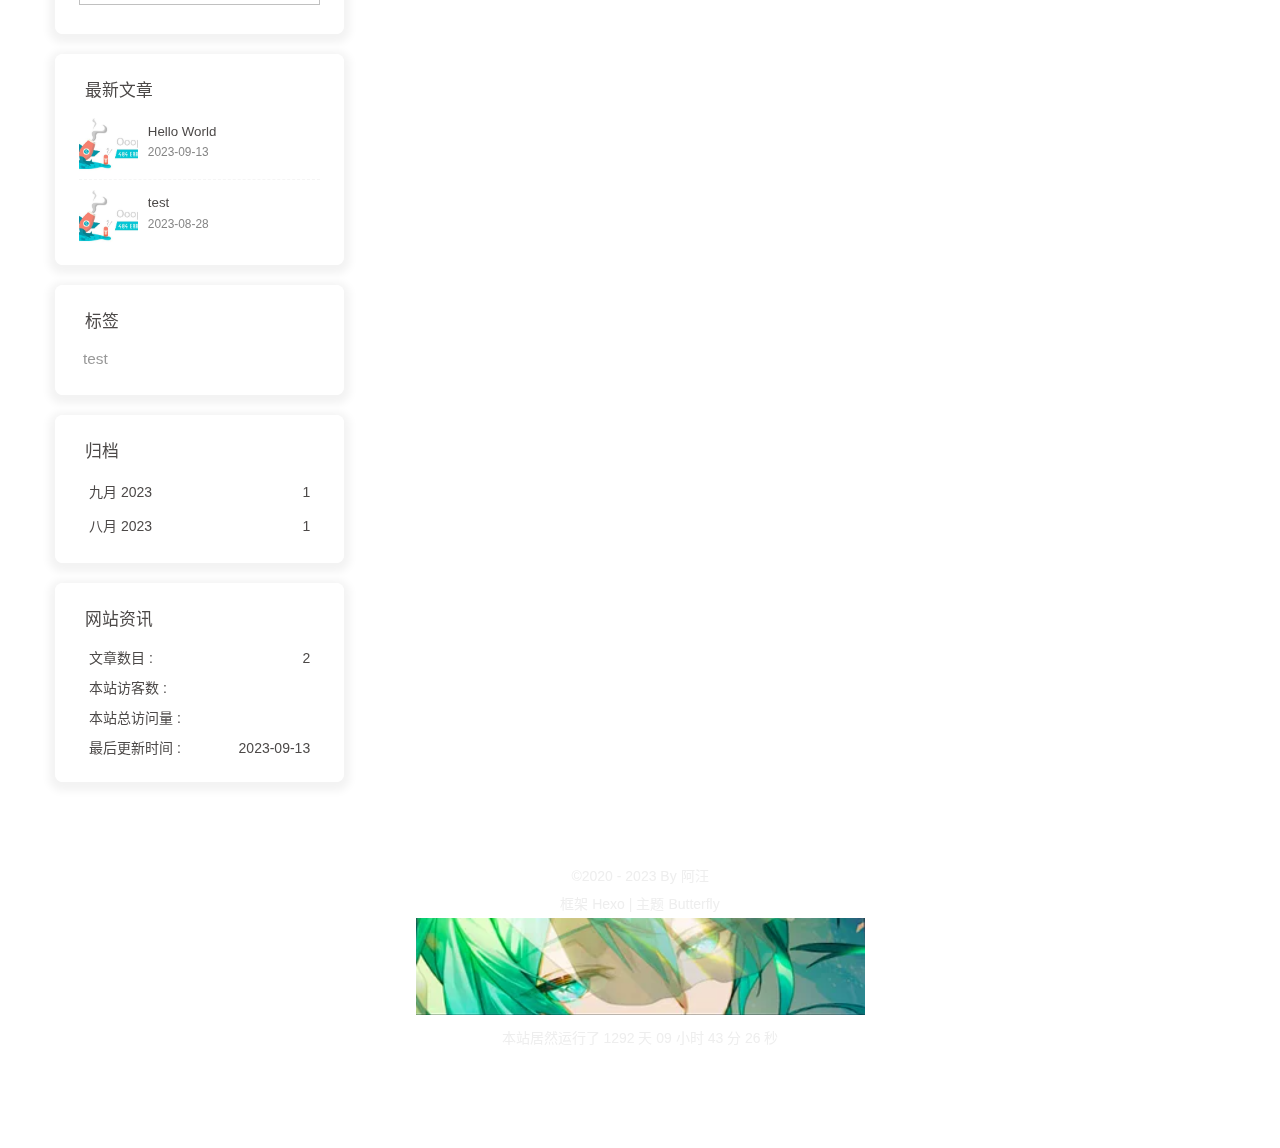
==== commit 0a43186e: "侧边栏和头像修改 Updated By Github Actions" ====
--- a/index.html
+++ b/index.html
@@ -1,8 +1,8 @@
-<!DOCTYPE html><html lang="zh-CN" data-theme="light"><head><meta charset="UTF-8"><meta http-equiv="X-UA-Compatible" content="IE=edge"><meta name="viewport" content="width=device-width,initial-scale=1,viewport-fit=cover"><title>阿汪的blog - 光阴似箭,岁月如梭</title><meta name="author" content="阿汪"><meta name="copyright" content="阿汪"><meta name="format-detection" content="telephone=no"><meta name="theme-color" content="#ffffff"><meta name="description" content="记录生活"><meta property="og:type" content="website"><meta property="og:title" content="阿汪的blog"><meta property="og:url" content="http://example.com/index.html"><meta property="og:site_name" content="阿汪的blog"><meta property="og:description" content="记录生活"><meta property="og:locale" content="zh_CN"><meta property="og:image" content="https://i.loli.net/2021/02/24/5O1day2nriDzjSu.png"><meta property="article:author" content="阿汪"><meta property="article:tag" content="life"><meta name="twitter:card" content="summary"><meta name="twitter:image" content="https://i.loli.net/2021/02/24/5O1day2nriDzjSu.png"><link rel="shortcut icon" href="/img/siteicon/%E6%A3%92%E6%A3%92%E7%B3%9616.png"><link rel="canonical" href="http://example.com/index.html"><link rel="preconnect" href="//cdn.jsdelivr.net"><link rel="preconnect" href="//busuanzi.ibruce.info"><link rel="manifest" href="/manifest.json"><link rel="apple-touch-icon" sizes="180x180" href="/img/siteicon/%E6%A3%92%E6%A3%92%E7%B3%96128.png"><link rel="icon" type="image/png" sizes="32x32" href="/img/siteicon/%E6%A3%92%E6%A3%92%E7%B3%9632.png"><link rel="icon" type="image/png" sizes="16x16" href="/img/siteicon/%E6%A3%92%E6%A3%92%E7%B3%9616.png"><link rel="mask-icon" href="/img/siteicon/%E6%A3%92%E6%A3%92%E7%B3%96128.png" color="#5bbad5"><link rel="stylesheet" href="/css/index.css"><link rel="stylesheet" href="https://cdn.jsdelivr.net/npm/@fortawesome/fontawesome-free/css/all.min.css" media="print" onload='this.media="all"'><link rel="stylesheet" href="https://cdn.jsdelivr.net/npm/@fancyapps/ui/dist/fancybox/fancybox.min.css" media="print" onload='this.media="all"'><script>const GLOBAL_CONFIG = {
+<!DOCTYPE html><html lang="zh-CN" data-theme="light"><head><meta charset="UTF-8"><meta http-equiv="X-UA-Compatible" content="IE=edge"><meta name="viewport" content="width=device-width,initial-scale=1,viewport-fit=cover"><title>阿汪的blog - 光阴似箭,岁月如梭</title><meta name="author" content="阿汪"><meta name="copyright" content="阿汪"><meta name="format-detection" content="telephone=no"><meta name="theme-color" content="#ffffff"><meta name="description" content="记录生活"><meta property="og:type" content="website"><meta property="og:title" content="阿汪的blog"><meta property="og:url" content="http://example.com/index.html"><meta property="og:site_name" content="阿汪的blog"><meta property="og:description" content="记录生活"><meta property="og:locale" content="zh_CN"><meta property="og:image" content="https://smms.app/delete/81YfVRdhZDbsvSMKLO4cp6PTwj"><meta property="article:author" content="阿汪"><meta property="article:tag" content="life"><meta name="twitter:card" content="summary"><meta name="twitter:image" content="https://smms.app/delete/81YfVRdhZDbsvSMKLO4cp6PTwj"><link rel="shortcut icon" href="/img/siteicon/%E6%A3%92%E6%A3%92%E7%B3%9616.png"><link rel="canonical" href="http://example.com/index.html"><link rel="preconnect" href="//cdn.jsdelivr.net"><link rel="preconnect" href="//busuanzi.ibruce.info"><link rel="manifest" href="/manifest.json"><link rel="apple-touch-icon" sizes="180x180" href="/img/siteicon/%E6%A3%92%E6%A3%92%E7%B3%96128.png"><link rel="icon" type="image/png" sizes="32x32" href="/img/siteicon/%E6%A3%92%E6%A3%92%E7%B3%9632.png"><link rel="icon" type="image/png" sizes="16x16" href="/img/siteicon/%E6%A3%92%E6%A3%92%E7%B3%9616.png"><link rel="mask-icon" href="/img/siteicon/%E6%A3%92%E6%A3%92%E7%B3%96128.png" color="#5bbad5"><link rel="stylesheet" href="/css/index.css"><link rel="stylesheet" href="https://cdn.jsdelivr.net/npm/@fortawesome/fontawesome-free/css/all.min.css" media="print" onload='this.media="all"'><link rel="stylesheet" href="https://cdn.jsdelivr.net/npm/@fancyapps/ui/dist/fancybox/fancybox.min.css" media="print" onload='this.media="all"'><script>const GLOBAL_CONFIG = {
   root: '/',
   algolia: undefined,
   localSearch: {"path":"/search.xml","preload":false,"top_n_per_article":1,"unescape":false,"languages":{"hits_empty":"找不到您查询的内容：${query}","hits_stats":"共找到 ${hits} 篇文章"}},
-  translate: undefined,
+  translate: {"defaultEncoding":2,"translateDelay":0,"msgToTraditionalChinese":"繁","msgToSimplifiedChinese":"簡"},
   noticeOutdate: undefined,
   highlight: {"plugin":"highlighjs","highlightCopy":true,"highlightLang":true,"highlightHeightLimit":false},
   copy: {
@@ -39,7 +39,7 @@
     rightside: false,
   },
   autoDarkmode: false
-}</script><script id="config-diff">var GLOBAL_CONFIG_SITE={title:"阿汪的blog",isPost:!1,isHome:!0,isHighlightShrink:!1,isToc:!1,postUpdate:"2023-09-13 07:04:48"}</script><noscript><style>#nav{opacity:1}.justified-gallery img{opacity:1}#post-meta time,#recent-posts time{display:inline!important}</style></noscript><script>(win=>{
+}</script><script id="config-diff">var GLOBAL_CONFIG_SITE={title:"阿汪的blog",isPost:!1,isHome:!0,isHighlightShrink:!1,isToc:!1,postUpdate:"2023-09-13 07:50:39"}</script><noscript><style>#nav{opacity:1}.justified-gallery img{opacity:1}#post-meta time,#recent-posts time{display:inline!important}</style></noscript><script>(win=>{
     win.saveToLocal = {
       set: function setWithExpiry(key, value, ttl) {
         if (ttl === 0) return
@@ -130,7 +130,28 @@
       }
     }
     detectApple()
-    })(window)</script><link rel="stylesheet" href="/css/custom.css" media="defer" onload='this.media="all"'><link rel="stylesheet" href="/css/rightmenu.css"><link rel="stylesheet" href="/css/iconfont.css"><link rel="stylesheet" href="https://cdn1.tianli0.top/gh/zhheo/Post-Abstract-AI@0.7/tianli_gpt.css"><link rel="stylesheet" href="https://cdn.cbd.int/hexo-butterfly-clock-anzhiyu@1.1.6/lib/clock.min.css"><link rel="stylesheet" href="https://npm.elemecdn.com/anzhiyu-blog@2.0.4/css/runtime/runtime.min.css" media="print" onload='this.media="all"'><link rel="stylesheet" href="https://cdn.cbd.int/hexo-butterfly-tag-plugins-plus@latest/lib/assets/font-awesome-animation.min.css" media="defer" onload='this.media="all"'><link rel="stylesheet" href="https://cdn.cbd.int/hexo-butterfly-tag-plugins-plus@latest/lib/tag_plugins.css" media="defer" onload='this.media="all"'><script src="https://cdn.cbd.int/hexo-butterfly-tag-plugins-plus@latest/lib/assets/carousel-touch.js"></script><link rel="stylesheet" href="https://cdn.cbd.int/hexo-butterfly-wowjs/lib/animate.min.css" media="print" onload='this.media="screen"'><meta name="generator" content="Hexo 6.3.0"></head><body><div id="web_bg"></div><div id="sidebar"><div id="menu-mask"></div><div id="sidebar-menus"><div class="avatar-img is-center"><img src="https://i.loli.net/2021/02/24/5O1day2nriDzjSu.png" onerror='onerror=null,src="/img/friend_404.gif"' alt="avatar"></div><div class="sidebar-site-data site-data is-center"><a href="/archives/"><div class="headline">文章</div><div class="length-num">2</div></a><a href="/tags/"><div class="headline">标签</div><div class="length-num">1</div></a><a href="/categories/"><div class="headline">分类</div><div class="length-num">0</div></a></div><hr class="custom-hr"><div class="menus_items"><div class="menus_item"><a class="site-page faa-parent animated-hover" href="/"><i class="fa-fw fas fa-home faa-tada"></i> <span>主页</span></a></div><div class="menus_item"><a class="site-page faa-parent animated-hover" href="/bangumis"><svg class="icon faa-tada" aria-hidden="true"><use xlink:href="#icon-bilibili"></use></svg> <span>追番</span></a></div><div class="menus_item"><a class="site-page faa-parent animated-hover" href="/comments/"><i class="fa-fw fas fa-envelope faa-tada"></i> <span>留言板</span></a></div><div class="menus_item"><a class="site-page faa-parent animated-hover" href="/music/"><i class="fa-fw fas fa-music faa-tada"></i> <span>音乐馆</span></a></div><div class="menus_item"><a class="site-page faa-parent animated-hover" href="/categories/"><i class="fa-fw fas fa-folder-open faa-tada"></i> <span>分类</span></a></div></div></div></div><div class="page" id="body-wrap"><header class="full_page" id="page-header"><nav id="nav"><span id="blog-info"><a href="/" title="阿汪的blog"></a></span><div id="menus"><div id="search-button"><a class="site-page social-icon search" href="javascript:void(0);"><i class="fas fa-search fa-fw"></i> <span>搜索</span></a></div><div class="menus_items"><div class="menus_item"><a class="site-page faa-parent animated-hover" href="/"><i class="fa-fw fas fa-home faa-tada"></i> <span>主页</span></a></div><div class="menus_item"><a class="site-page faa-parent animated-hover" href="/bangumis"><svg class="icon faa-tada" aria-hidden="true"><use xlink:href="#icon-bilibili"></use></svg> <span>追番</span></a></div><div class="menus_item"><a class="site-page faa-parent animated-hover" href="/comments/"><i class="fa-fw fas fa-envelope faa-tada"></i> <span>留言板</span></a></div><div class="menus_item"><a class="site-page faa-parent animated-hover" href="/music/"><i class="fa-fw fas fa-music faa-tada"></i> <span>音乐馆</span></a></div><div class="menus_item"><a class="site-page faa-parent animated-hover" href="/categories/"><i class="fa-fw fas fa-folder-open faa-tada"></i> <span>分类</span></a></div></div><div id="toggle-menu"><a class="site-page" href="javascript:void(0);"><i class="fas fa-bars fa-fw"></i></a></div></div></nav><div id="site-info"><h1 id="site-title">阿汪的blog</h1><div id="site_social_icons"><a class="social-icon faa-parent animated-hover" href="https://github.com/anzhiyu-c" target="_blank" title="Github"><svg class="icon faa-tada" aria-hidden="true"><use xlink:href="#icon-gitHub"></use></svg></a><a class="social-icon faa-parent animated-hover" href="https://mail.qq.com/cgi-bin/qm_share?t=qm_mailme&amp;email=2268025923@qq.com" target="_blank" title="Email"><svg class="icon faa-tada" aria-hidden="true"><use xlink:href="#icon-youxiang"></use></svg></a><a class="social-icon faa-parent animated-hover" href="/atom.xml" target="_blank" title="RSS"><svg class="icon faa-tada" aria-hidden="true"><use xlink:href="#icon-rss"></use></svg></a><a class="social-icon faa-parent animated-hover" href="https://space.bilibili.com/372204786" target="_blank" title="BiliBili"><svg class="icon faa-tada" aria-hidden="true"><use xlink:href="#icon-bilibili"></use></svg></a><a class="social-icon faa-parent animated-hover" href="tencent://Message/?Uin=2268025923&amp;amp;websiteName=local.edu.com:8888=&amp;amp;Menu=yes" target="_blank" title="QQ"><svg class="icon faa-tada" aria-hidden="true"><use xlink:href="#icon-QQ1"></use></svg></a></div></div><div id="scroll-down"><i class="fas fa-angle-down scroll-down-effects"></i></div></header><main class="layout" id="content-inner"><div class="recent-posts" id="recent-posts"><div class="recent-post-item"><div class="recent-post-info no-cover"><a class="article-title" href="/posts/4a17b156.html" title="Hello World">Hello World</a><div class="article-meta-wrap"><span class="post-meta-date"><i class="far fa-calendar-alt"></i><span class="article-meta-label">发表于</span><time datetime="2023-09-13T07:04:24.216Z" title="发表于 2023-09-13 07:04:24">2023-09-13</time></span></div><div class="content">Welcome to Hexo! This is your very first post. Check documentation for more info. If you get any problems when using Hexo, you can find the answer in troubleshooting or you can ask me on GitHub. Quick StartCreate a new post1$ hexo new &quot;My New Post&quot; More info: Writing Run server1$ hexo server More info: Server Generate static files1$ hexo generate More info: Generating Deploy to remote sites1$ hexo deploy More info: Deployment</div></div></div><div class="recent-post-item"><div class="recent-post-info no-cover"><a class="article-title" href="/posts/d87f7e0c.html" title="test">test</a><div class="article-meta-wrap"><span class="post-meta-date"><i class="far fa-calendar-alt"></i><span class="article-meta-label">发表于</span><time datetime="2023-08-28T15:39:03.000Z" title="发表于 2023-08-28 15:39:03">2023-08-28</time></span></div><div class="content">test1 1test1 2test1 3This is Tab 1.This is Tab 2.This is Tab 3. 演示炸弹tab名字为第一个Tab只有图标 没有Tab名字名字+icon</div></div></div><nav id="pagination"><div class="pagination"><span class="page-number current">1</span></div></nav></div><div class="aside-content" id="aside-content"><div class="card-widget card-info"><div class="is-center"><div class="avatar-img"><img src="https://i.loli.net/2021/02/24/5O1day2nriDzjSu.png" onerror='this.onerror=null,this.src="/img/friend_404.gif"' alt="avatar"></div><div class="author-info__name">阿汪</div><div class="author-info__description">记录生活</div></div><div class="card-info-data site-data is-center"><a href="/archives/"><div class="headline">文章</div><div class="length-num">2</div></a><a href="/tags/"><div class="headline">标签</div><div class="length-num">1</div></a><a href="/categories/"><div class="headline">分类</div><div class="length-num">0</div></a></div><a id="card-info-btn" target="_blank" rel="noopener" href="https://github.com/xxxxxx"><i class="fab fa-github"></i><span>Follow Me</span></a><div class="card-info-social-icons is-center"><a class="social-icon faa-parent animated-hover" href="https://github.com/anzhiyu-c" target="_blank" title="Github"><svg class="icon faa-tada" aria-hidden="true"><use xlink:href="#icon-gitHub"></use></svg></a><a class="social-icon faa-parent animated-hover" href="https://mail.qq.com/cgi-bin/qm_share?t=qm_mailme&amp;email=2268025923@qq.com" target="_blank" title="Email"><svg class="icon faa-tada" aria-hidden="true"><use xlink:href="#icon-youxiang"></use></svg></a><a class="social-icon faa-parent animated-hover" href="/atom.xml" target="_blank" title="RSS"><svg class="icon faa-tada" aria-hidden="true"><use xlink:href="#icon-rss"></use></svg></a><a class="social-icon faa-parent animated-hover" href="https://space.bilibili.com/372204786" target="_blank" title="BiliBili"><svg class="icon faa-tada" aria-hidden="true"><use xlink:href="#icon-bilibili"></use></svg></a><a class="social-icon faa-parent animated-hover" href="tencent://Message/?Uin=2268025923&amp;amp;websiteName=local.edu.com:8888=&amp;amp;Menu=yes" target="_blank" title="QQ"><svg class="icon faa-tada" aria-hidden="true"><use xlink:href="#icon-QQ1"></use></svg></a></div></div><div class="card-widget card-announcement"><div class="item-headline"><i class="fas fa-bullhorn fa-shake"></i><span>公告</span></div><div class="announcement_content">This is my Blog</div></div><div class="sticky_layout"><div class="card-widget card-recent-post"><div class="item-headline"><i class="fas fa-history"></i><span>最新文章</span></div><div class="aside-list"><div class="aside-list-item no-cover"><div class="content"><a class="title" href="/posts/4a17b156.html" title="Hello World">Hello World</a><time datetime="2023-09-13T07:04:24.216Z" title="发表于 2023-09-13 07:04:24">2023-09-13</time></div></div><div class="aside-list-item no-cover"><div class="content"><a class="title" href="/posts/d87f7e0c.html" title="test">test</a><time datetime="2023-08-28T15:39:03.000Z" title="发表于 2023-08-28 15:39:03">2023-08-28</time></div></div></div></div><div class="card-widget card-tags"><div class="item-headline"><i class="fas fa-tags"></i><span>标签</span></div><div class="card-tag-cloud"><a href="/tags/test/" style="font-size:1.1em;color:#999">test</a></div></div><div class="card-widget card-archives"><div class="item-headline"><i class="fas fa-archive"></i><span>归档</span></div><ul class="card-archive-list"><li class="card-archive-list-item"><a class="card-archive-list-link" href="/archives/2023/09/"><span class="card-archive-list-date">九月 2023</span><span class="card-archive-list-count">1</span></a></li><li class="card-archive-list-item"><a class="card-archive-list-link" href="/archives/2023/08/"><span class="card-archive-list-date">八月 2023</span><span class="card-archive-list-count">1</span></a></li></ul></div><div class="card-widget card-webinfo"><div class="item-headline"><i class="fas fa-chart-line"></i><span>网站资讯</span></div><div class="webinfo"><div class="webinfo-item"><div class="item-name">文章数目 :</div><div class="item-count">2</div></div><div class="webinfo-item"><div class="item-name">本站访客数 :</div><div class="item-count" id="busuanzi_value_site_uv"><i class="fa-solid fa-spinner fa-spin"></i></div></div><div class="webinfo-item"><div class="item-name">本站总访问量 :</div><div class="item-count" id="busuanzi_value_site_pv"><i class="fa-solid fa-spinner fa-spin"></i></div></div><div class="webinfo-item"><div class="item-name">最后更新时间 :</div><div class="item-count" id="last-push-date" data-lastpushdate="2023-09-13T07:04:47.967Z"><i class="fa-solid fa-spinner fa-spin"></i></div></div></div></div></div></div></main><footer id="footer"><div id="footer-wrap"><div class="copyright">&copy;2020 - 2023 By 阿汪</div><div class="framework-info"><span>框架</span> <a target="_blank" rel="noopener" href="https://hexo.io">Hexo</a><span class="footer-separator">|</span><span>主题</span> <a target="_blank" rel="noopener" href="https://github.com/jerryc127/hexo-theme-butterfly">Butterfly</a></div></div></footer></div><div id="rightside"><div id="rightside-config-hide"><button id="darkmode" type="button" title="浅色和深色模式转换"><i class="fas fa-adjust"></i></button><button id="hide-aside-btn" type="button" title="单栏和双栏切换"><i class="fas fa-arrows-alt-h"></i></button></div><div id="rightside-config-show"><button id="rightside_config" type="button" title="设置"><i class="fas fa-cog fa-spin"></i></button><button id="go-up" type="button" title="回到顶部"><span class="scroll-percent"></span><i class="fas fa-arrow-up"></i></button></div></div><div class="js-pjax" id="rightMenu"><div class="rightMenu-group rightMenu-small"><a class="rightMenu-item" href="javascript:window.history.back();"><i class="fa fa-arrow-left"></i></a><a class="rightMenu-item" href="javascript:window.history.forward();"><i class="fa fa-arrow-right"></i></a><a class="rightMenu-item" href="javascript:window.location.reload();"><i class="fa fa-refresh"></i></a><a class="rightMenu-item" href="javascript:rmf.scrollToTop();"><i class="fa fa-arrow-up"></i></a></div><div class="rightMenu-group rightMenu-line hide" id="menu-text"><a class="rightMenu-item" href="javascript:rmf.copySelect();"><i class="fa fa-copy"></i><span>复制</span></a><a class="rightMenu-item" href="javascript:window.open(&quot;https://www.baidu.com/s?wd=&quot;+window.getSelection().toString());window.location.reload();"><i class="iconfont icon-baidu"></i><span>百度搜索</span></a><a class="rightMenu-item" href="javascript:rmf.searchinThisPage();"><i class="fas fa-search"></i><span>站内搜索</span></a></div><div class="rightMenu-group rightMenu-line hide" id="menu-too"><a class="rightMenu-item" href="javascript:window.open(window.getSelection().toString());window.location.reload();"><i class="fa fa-link"></i><span>转到链接</span></a></div><div class="rightMenu-group rightMenu-line hide" id="menu-paste"><a class="rightMenu-item" href="javascript:rmf.paste()"><i class="fa fa-copy"></i><span>粘贴</span></a><a class="rightMenu-item" href="javascript:rmf.copyWordsLink()"><i class="fa fa-link"></i><span>复制本文地址</span></a></div><div class="rightMenu-group rightMenu-line hide" id="menu-to"><a class="rightMenu-item" href="javascript:rmf.openWithNewTab()"><i class="fa fa-window-restore"></i><span>新窗口打开</span></a><a class="rightMenu-item" id="menu-too" href="javascript:rmf.open()"><i class="fa fa-link"></i><span>转到链接</span></a><a class="rightMenu-item" href="javascript:rmf.copyLink()"><i class="fa fa-copy"></i><span>复制链接</span></a></div><div class="rightMenu-group rightMenu-line hide" id="menu-img"><a class="rightMenu-item" href="javascript:rmf.saveAs()"><i class="fa fa-download"></i><span>保存图片</span></a><a class="rightMenu-item" href="javascript:rmf.openWithNewTab()"><i class="fa fa-window-restore"></i><span>在新窗口打开</span></a><a class="rightMenu-item" href="javascript:rmf.click()"><i class="fa fa-arrows-alt"></i><span>全屏显示</span></a><a class="rightMenu-item" href="javascript:rmf.copyLink()"><i class="fa fa-copy"></i><span>复制图片链接</span></a></div><div class="rightMenu-group rightMenu-line"><a class="rightMenu-item" href="javascript:rmf.switchDarkMode();"><i class="fa fa-moon"></i><span>昼夜切换</span></a><a class="rightMenu-item" href="javascript:rmf.switchReadMode();"><i class="fa fa-book"></i><span>阅读模式</span></a><a class="rightMenu-item" href="javascript:fullScreen();"><i class="fas fa-expand"></i><span>进入全屏</span></a></div></div><div><script src="/js/utils.js"></script><script src="/js/main.js"></script><script src="https://cdn.jsdelivr.net/npm/@fancyapps/ui/dist/fancybox/fancybox.umd.min.js"></script><div class="js-pjax"></div><div class="aplayer no-destroy" data-id="5224868343" data-server="netease" data-type="playlist" data-order="list" data-fixed="true" data-preload="auto" data-autoplay="false" data-mutex="true"></div><script src="https://npm.elemecdn.com/jquery@latest/dist/jquery.min.js"></script><script src="/js/rightmenu.js"></script><script>let tianliGPT_postSelector = '\#post \#article-container';let tianliGPT_key = '5b4e289fa0dea3b35c0d';</script><script src="https://cdn1.tianli0.top/gh/zhheo/Post-Abstract-AI@0.7/tianli_gpt.js"></script><link rel="stylesheet" href="https://cdn.jsdelivr.net/npm/aplayer/dist/APlayer.min.css" media="print" onload='this.media="all"'><script src="https://cdn.jsdelivr.net/npm/aplayer/dist/APlayer.min.js"></script><script src="https://cdn.jsdelivr.net/npm/butterfly-extsrc/metingjs/dist/Meting.min.js"></script><script src="https://cdn.jsdelivr.net/npm/pjax/pjax.min.js"></script><script>let pjaxSelectors = ["head > title","#config-diff","#body-wrap","#rightside-config-hide","#rightside-config-show",".js-pjax"]
+    })(window)</script><link rel="stylesheet" href="/css/custom.css" media="defer" onload='this.media="all"'><link rel="stylesheet" href="/css/rightmenu.css"><link rel="stylesheet" href="/css/iconfont.css"><link rel="stylesheet" href="https://cdn1.tianli0.top/gh/zhheo/Post-Abstract-AI@0.7/tianli_gpt.css"><link rel="stylesheet" href="https://cdn.cbd.int/hexo-butterfly-clock-anzhiyu@1.1.6/lib/clock.min.css"><link rel="stylesheet" href="https://npm.elemecdn.com/anzhiyu-blog@2.0.4/css/runtime/runtime.min.css" media="print" onload='this.media="all"'><link rel="stylesheet" href="https://cdn.cbd.int/hexo-butterfly-tag-plugins-plus@latest/lib/assets/font-awesome-animation.min.css" media="defer" onload='this.media="all"'><link rel="stylesheet" href="https://cdn.cbd.int/hexo-butterfly-tag-plugins-plus@latest/lib/tag_plugins.css" media="defer" onload='this.media="all"'><script src="https://cdn.cbd.int/hexo-butterfly-tag-plugins-plus@latest/lib/assets/carousel-touch.js"></script><link rel="stylesheet" href="https://cdn.cbd.int/hexo-butterfly-wowjs/lib/animate.min.css" media="print" onload='this.media="screen"'><meta name="generator" content="Hexo 6.3.0"></head><body><div id="loading-box"><div class="loading-left-bg"></div><div class="loading-right-bg"></div><div class="spinner-box"><div class="configure-border-1"><div class="configure-core"></div></div><div class="configure-border-2"><div class="configure-core"></div></div><div class="loading-word">加载中...</div></div></div><script>(()=>{
+  const $loadingBox = document.getElementById('loading-box')
+  const $body = document.body
+  const preloader = {
+    endLoading: () => {
+      $body.style.overflow = ''
+      $loadingBox.classList.add('loaded')
+    },
+    initLoading: () => {
+      $body.style.overflow = 'hidden'
+      $loadingBox.classList.remove('loaded')
+    }
+  }
+
+  preloader.initLoading()
+  window.addEventListener('load',() => { preloader.endLoading() })
+
+  if (true) {
+    document.addEventListener('pjax:send', () => { preloader.initLoading() })
+    document.addEventListener('pjax:complete', () => { preloader.endLoading() })
+  }
+})()</script><div id="web_bg"></div><div id="sidebar"><div id="menu-mask"></div><div id="sidebar-menus"><div class="avatar-img is-center"><img src="https://smms.app/delete/81YfVRdhZDbsvSMKLO4cp6PTwj" onerror='onerror=null,src="/img/friend_404.gif"' alt="avatar"></div><div class="sidebar-site-data site-data is-center"><a href="/archives/"><div class="headline">文章</div><div class="length-num">2</div></a><a href="/tags/"><div class="headline">标签</div><div class="length-num">1</div></a><a href="/categories/"><div class="headline">分类</div><div class="length-num">0</div></a></div><hr class="custom-hr"><div class="menus_items"><div class="menus_item"><a class="site-page faa-parent animated-hover" href="/"><i class="fa-fw fas fa-home faa-tada"></i> <span>主页</span></a></div><div class="menus_item"><a class="site-page faa-parent animated-hover" href="/bangumis"><svg class="icon faa-tada" aria-hidden="true"><use xlink:href="#icon-bilibili"></use></svg> <span>追番</span></a></div><div class="menus_item"><a class="site-page faa-parent animated-hover" href="/comments/"><i class="fa-fw fas fa-envelope faa-tada"></i> <span>留言板</span></a></div><div class="menus_item"><a class="site-page faa-parent animated-hover" href="/music/"><i class="fa-fw fas fa-music faa-tada"></i> <span>音乐馆</span></a></div><div class="menus_item"><a class="site-page faa-parent animated-hover" href="/categories/"><i class="fa-fw fas fa-folder-open faa-tada"></i> <span>分类</span></a></div></div></div></div><div class="page" id="body-wrap"><header class="full_page" id="page-header"><nav id="nav"><span id="blog-info"><a href="/" title="阿汪的blog"></a></span><div id="menus"><div id="search-button"><a class="site-page social-icon search" href="javascript:void(0);"><i class="fas fa-search fa-fw"></i> <span>搜索</span></a></div><div class="menus_items"><div class="menus_item"><a class="site-page faa-parent animated-hover" href="/"><i class="fa-fw fas fa-home faa-tada"></i> <span>主页</span></a></div><div class="menus_item"><a class="site-page faa-parent animated-hover" href="/bangumis"><svg class="icon faa-tada" aria-hidden="true"><use xlink:href="#icon-bilibili"></use></svg> <span>追番</span></a></div><div class="menus_item"><a class="site-page faa-parent animated-hover" href="/comments/"><i class="fa-fw fas fa-envelope faa-tada"></i> <span>留言板</span></a></div><div class="menus_item"><a class="site-page faa-parent animated-hover" href="/music/"><i class="fa-fw fas fa-music faa-tada"></i> <span>音乐馆</span></a></div><div class="menus_item"><a class="site-page faa-parent animated-hover" href="/categories/"><i class="fa-fw fas fa-folder-open faa-tada"></i> <span>分类</span></a></div></div><div id="toggle-menu"><a class="site-page" href="javascript:void(0);"><i class="fas fa-bars fa-fw"></i></a></div></div></nav><div id="site-info"><h1 id="site-title">阿汪的blog</h1><div id="site_social_icons"><a class="social-icon faa-parent animated-hover" href="https://github.com/anzhiyu-c" target="_blank" title="Github"><svg class="icon faa-tada" aria-hidden="true"><use xlink:href="#icon-gitHub"></use></svg></a><a class="social-icon faa-parent animated-hover" href="https://mail.qq.com/cgi-bin/qm_share?t=qm_mailme&amp;email=2268025923@qq.com" target="_blank" title="Email"><svg class="icon faa-tada" aria-hidden="true"><use xlink:href="#icon-youxiang"></use></svg></a><a class="social-icon faa-parent animated-hover" href="/atom.xml" target="_blank" title="RSS"><svg class="icon faa-tada" aria-hidden="true"><use xlink:href="#icon-rss"></use></svg></a><a class="social-icon faa-parent animated-hover" href="https://space.bilibili.com/372204786" target="_blank" title="BiliBili"><svg class="icon faa-tada" aria-hidden="true"><use xlink:href="#icon-bilibili"></use></svg></a><a class="social-icon faa-parent animated-hover" href="tencent://Message/?Uin=2268025923&amp;amp;websiteName=local.edu.com:8888=&amp;amp;Menu=yes" target="_blank" title="QQ"><svg class="icon faa-tada" aria-hidden="true"><use xlink:href="#icon-QQ1"></use></svg></a></div></div><div id="scroll-down"><i class="fas fa-angle-down scroll-down-effects"></i></div></header><main class="layout" id="content-inner"><div class="recent-posts" id="recent-posts"><div class="recent-post-item"><div class="post_cover left"><a href="/posts/4a17b156.html" title="Hello World"><img class="post-bg" src="https://i.loli.net/2020/05/01/gkihqEjXxJ5UZ1C.jpg" onerror='this.onerror=null,this.src="/img/404.jpg"' alt="Hello World"></a></div><div class="recent-post-info"><a class="article-title" href="/posts/4a17b156.html" title="Hello World">Hello World</a><div class="article-meta-wrap"><span class="post-meta-date"><i class="far fa-calendar-alt"></i><span class="article-meta-label">发表于</span><time datetime="2023-09-13T07:50:15.030Z" title="发表于 2023-09-13 07:50:15">2023-09-13</time></span></div><div class="content">Welcome to Hexo! This is your very first post. Check documentation for more info. If you get any problems when using Hexo, you can find the answer in troubleshooting or you can ask me on GitHub. Quick StartCreate a new post1$ hexo new &quot;My New Post&quot; More info: Writing Run server1$ hexo server More info: Server Generate static files1$ hexo generate More info: Generating Deploy to remote sites1$ hexo deploy More info: Deployment</div></div></div><div class="recent-post-item"><div class="post_cover right"><a href="/posts/d87f7e0c.html" title="test"><img class="post-bg" src="https://i.loli.net/2020/05/01/gkihqEjXxJ5UZ1C.jpg" onerror='this.onerror=null,this.src="/img/404.jpg"' alt="test"></a></div><div class="recent-post-info"><a class="article-title" href="/posts/d87f7e0c.html" title="test">test</a><div class="article-meta-wrap"><span class="post-meta-date"><i class="far fa-calendar-alt"></i><span class="article-meta-label">发表于</span><time datetime="2023-08-28T15:39:03.000Z" title="发表于 2023-08-28 15:39:03">2023-08-28</time></span></div><div class="content">test1 1test1 2test1 3This is Tab 1.This is Tab 2.This is Tab 3. 演示炸弹tab名字为第一个Tab只有图标 没有Tab名字名字+icon</div></div></div><nav id="pagination"><div class="pagination"><span class="page-number current">1</span></div></nav></div><div class="aside-content" id="aside-content"><div class="card-widget card-info"><div class="is-center"><div class="avatar-img"><img src="https://smms.app/delete/81YfVRdhZDbsvSMKLO4cp6PTwj" onerror='this.onerror=null,this.src="/img/friend_404.gif"' alt="avatar"></div><div class="author-info__name">阿汪</div><div class="author-info__description">记录生活</div></div><div class="card-info-data site-data is-center"><a href="/archives/"><div class="headline">文章</div><div class="length-num">2</div></a><a href="/tags/"><div class="headline">标签</div><div class="length-num">1</div></a><a href="/categories/"><div class="headline">分类</div><div class="length-num">0</div></a></div><a id="card-info-btn" target="_blank" rel="noopener" href="https://github.com"><i class="fab fa-github"></i><span>Follow Me</span></a><div class="card-info-social-icons is-center"><a class="social-icon faa-parent animated-hover" href="https://github.com/anzhiyu-c" target="_blank" title="Github"><svg class="icon faa-tada" aria-hidden="true"><use xlink:href="#icon-gitHub"></use></svg></a><a class="social-icon faa-parent animated-hover" href="https://mail.qq.com/cgi-bin/qm_share?t=qm_mailme&amp;email=2268025923@qq.com" target="_blank" title="Email"><svg class="icon faa-tada" aria-hidden="true"><use xlink:href="#icon-youxiang"></use></svg></a><a class="social-icon faa-parent animated-hover" href="/atom.xml" target="_blank" title="RSS"><svg class="icon faa-tada" aria-hidden="true"><use xlink:href="#icon-rss"></use></svg></a><a class="social-icon faa-parent animated-hover" href="https://space.bilibili.com/372204786" target="_blank" title="BiliBili"><svg class="icon faa-tada" aria-hidden="true"><use xlink:href="#icon-bilibili"></use></svg></a><a class="social-icon faa-parent animated-hover" href="tencent://Message/?Uin=2268025923&amp;amp;websiteName=local.edu.com:8888=&amp;amp;Menu=yes" target="_blank" title="QQ"><svg class="icon faa-tada" aria-hidden="true"><use xlink:href="#icon-QQ1"></use></svg></a></div></div><div class="card-widget card-announcement"><div class="item-headline"><i class="fas fa-bullhorn fa-shake"></i><span>公告</span></div><div class="announcement_content">This is my Blog</div></div><div class="sticky_layout"><div class="card-widget card-recent-post"><div class="item-headline"><i class="fas fa-history"></i><span>最新文章</span></div><div class="aside-list"><div class="aside-list-item"><a class="thumbnail" href="/posts/4a17b156.html" title="Hello World"><img src="https://i.loli.net/2020/05/01/gkihqEjXxJ5UZ1C.jpg" onerror='this.onerror=null,this.src="/img/404.jpg"' alt="Hello World"></a><div class="content"><a class="title" href="/posts/4a17b156.html" title="Hello World">Hello World</a><time datetime="2023-09-13T07:50:15.030Z" title="发表于 2023-09-13 07:50:15">2023-09-13</time></div></div><div class="aside-list-item"><a class="thumbnail" href="/posts/d87f7e0c.html" title="test"><img src="https://i.loli.net/2020/05/01/gkihqEjXxJ5UZ1C.jpg" onerror='this.onerror=null,this.src="/img/404.jpg"' alt="test"></a><div class="content"><a class="title" href="/posts/d87f7e0c.html" title="test">test</a><time datetime="2023-08-28T15:39:03.000Z" title="发表于 2023-08-28 15:39:03">2023-08-28</time></div></div></div></div><div class="card-widget card-tags"><div class="item-headline"><i class="fas fa-tags"></i><span>标签</span></div><div class="card-tag-cloud"><a href="/tags/test/" style="font-size:1.1em;color:#999">test</a></div></div><div class="card-widget card-archives"><div class="item-headline"><i class="fas fa-archive"></i><span>归档</span></div><ul class="card-archive-list"><li class="card-archive-list-item"><a class="card-archive-list-link" href="/archives/2023/09/"><span class="card-archive-list-date">九月 2023</span><span class="card-archive-list-count">1</span></a></li><li class="card-archive-list-item"><a class="card-archive-list-link" href="/archives/2023/08/"><span class="card-archive-list-date">八月 2023</span><span class="card-archive-list-count">1</span></a></li></ul></div><div class="card-widget card-webinfo"><div class="item-headline"><i class="fas fa-chart-line"></i><span>网站资讯</span></div><div class="webinfo"><div class="webinfo-item"><div class="item-name">文章数目 :</div><div class="item-count">2</div></div><div class="webinfo-item"><div class="item-name">本站访客数 :</div><div class="item-count" id="busuanzi_value_site_uv"><i class="fa-solid fa-spinner fa-spin"></i></div></div><div class="webinfo-item"><div class="item-name">本站总访问量 :</div><div class="item-count" id="busuanzi_value_site_pv"><i class="fa-solid fa-spinner fa-spin"></i></div></div><div class="webinfo-item"><div class="item-name">最后更新时间 :</div><div class="item-count" id="last-push-date" data-lastpushdate="2023-09-13T07:50:39.768Z"><i class="fa-solid fa-spinner fa-spin"></i></div></div></div></div></div></div></main><footer id="footer"><div id="footer-wrap"><div class="copyright">&copy;2020 - 2023 By 阿汪</div><div class="framework-info"><span>框架</span> <a target="_blank" rel="noopener" href="https://hexo.io">Hexo</a><span class="footer-separator">|</span><span>主题</span> <a target="_blank" rel="noopener" href="https://github.com/jerryc127/hexo-theme-butterfly">Butterfly</a></div></div></footer></div><div id="rightside"><div id="rightside-config-hide"><button id="translateLink" type="button" title="简繁转换">繁</button><button id="darkmode" type="button" title="浅色和深色模式转换"><i class="fas fa-adjust"></i></button><button id="hide-aside-btn" type="button" title="单栏和双栏切换"><i class="fas fa-arrows-alt-h"></i></button></div><div id="rightside-config-show"><button id="rightside_config" type="button" title="设置"><i class="fas fa-cog fa-spin"></i></button><button id="go-up" type="button" title="回到顶部"><span class="scroll-percent"></span><i class="fas fa-arrow-up"></i></button></div></div><div class="js-pjax" id="rightMenu"><div class="rightMenu-group rightMenu-small"><a class="rightMenu-item" href="javascript:window.history.back();"><i class="fa fa-arrow-left"></i></a><a class="rightMenu-item" href="javascript:window.history.forward();"><i class="fa fa-arrow-right"></i></a><a class="rightMenu-item" href="javascript:window.location.reload();"><i class="fa fa-refresh"></i></a><a class="rightMenu-item" href="javascript:rmf.scrollToTop();"><i class="fa fa-arrow-up"></i></a></div><div class="rightMenu-group rightMenu-line hide" id="menu-text"><a class="rightMenu-item" href="javascript:rmf.copySelect();"><i class="fa fa-copy"></i><span>复制</span></a><a class="rightMenu-item" href="javascript:window.open(&quot;https://www.baidu.com/s?wd=&quot;+window.getSelection().toString());window.location.reload();"><i class="iconfont icon-baidu"></i><span>百度搜索</span></a><a class="rightMenu-item" href="javascript:rmf.searchinThisPage();"><i class="fas fa-search"></i><span>站内搜索</span></a></div><div class="rightMenu-group rightMenu-line hide" id="menu-too"><a class="rightMenu-item" href="javascript:window.open(window.getSelection().toString());window.location.reload();"><i class="fa fa-link"></i><span>转到链接</span></a></div><div class="rightMenu-group rightMenu-line hide" id="menu-paste"><a class="rightMenu-item" href="javascript:rmf.paste()"><i class="fa fa-copy"></i><span>粘贴</span></a><a class="rightMenu-item" href="javascript:rmf.copyWordsLink()"><i class="fa fa-link"></i><span>复制本文地址</span></a></div><div class="rightMenu-group rightMenu-line hide" id="menu-to"><a class="rightMenu-item" href="javascript:rmf.openWithNewTab()"><i class="fa fa-window-restore"></i><span>新窗口打开</span></a><a class="rightMenu-item" id="menu-too" href="javascript:rmf.open()"><i class="fa fa-link"></i><span>转到链接</span></a><a class="rightMenu-item" href="javascript:rmf.copyLink()"><i class="fa fa-copy"></i><span>复制链接</span></a></div><div class="rightMenu-group rightMenu-line hide" id="menu-img"><a class="rightMenu-item" href="javascript:rmf.saveAs()"><i class="fa fa-download"></i><span>保存图片</span></a><a class="rightMenu-item" href="javascript:rmf.openWithNewTab()"><i class="fa fa-window-restore"></i><span>在新窗口打开</span></a><a class="rightMenu-item" href="javascript:rmf.click()"><i class="fa fa-arrows-alt"></i><span>全屏显示</span></a><a class="rightMenu-item" href="javascript:rmf.copyLink()"><i class="fa fa-copy"></i><span>复制图片链接</span></a></div><div class="rightMenu-group rightMenu-line"><a class="rightMenu-item" href="javascript:rmf.switchDarkMode();"><i class="fa fa-moon"></i><span>昼夜切换</span></a><a class="rightMenu-item" href="javascript:rmf.switchReadMode();"><i class="fa fa-book"></i><span>阅读模式</span></a><a class="rightMenu-item" href="javascript:fullScreen();"><i class="fas fa-expand"></i><span>进入全屏</span></a></div></div><div><script src="/js/utils.js"></script><script src="/js/main.js"></script><script src="/js/tw_cn.js"></script><script src="https://cdn.jsdelivr.net/npm/@fancyapps/ui/dist/fancybox/fancybox.umd.min.js"></script><div class="js-pjax"></div><div class="aplayer no-destroy" data-id="5224868343" data-server="netease" data-type="playlist" data-order="list" data-fixed="true" data-preload="auto" data-autoplay="false" data-mutex="true"></div><script src="https://npm.elemecdn.com/jquery@latest/dist/jquery.min.js"></script><script src="/js/rightmenu.js"></script><script>let tianliGPT_postSelector = '\#post \#article-container';let tianliGPT_key = '5b4e289fa0dea3b35c0d';</script><script src="https://cdn1.tianli0.top/gh/zhheo/Post-Abstract-AI@0.7/tianli_gpt.js"></script><link rel="stylesheet" href="https://cdn.jsdelivr.net/npm/aplayer/dist/APlayer.min.css" media="print" onload='this.media="all"'><script src="https://cdn.jsdelivr.net/npm/aplayer/dist/APlayer.min.js"></script><script src="https://cdn.jsdelivr.net/npm/butterfly-extsrc/metingjs/dist/Meting.min.js"></script><script src="https://cdn.jsdelivr.net/npm/pjax/pjax.min.js"></script><script>let pjaxSelectors = ["head > title","#config-diff","#body-wrap","#rightside-config-hide","#rightside-config-show",".js-pjax"]
 
 var pjax = new Pjax({
   elements: 'a:not([target="_blank"])',
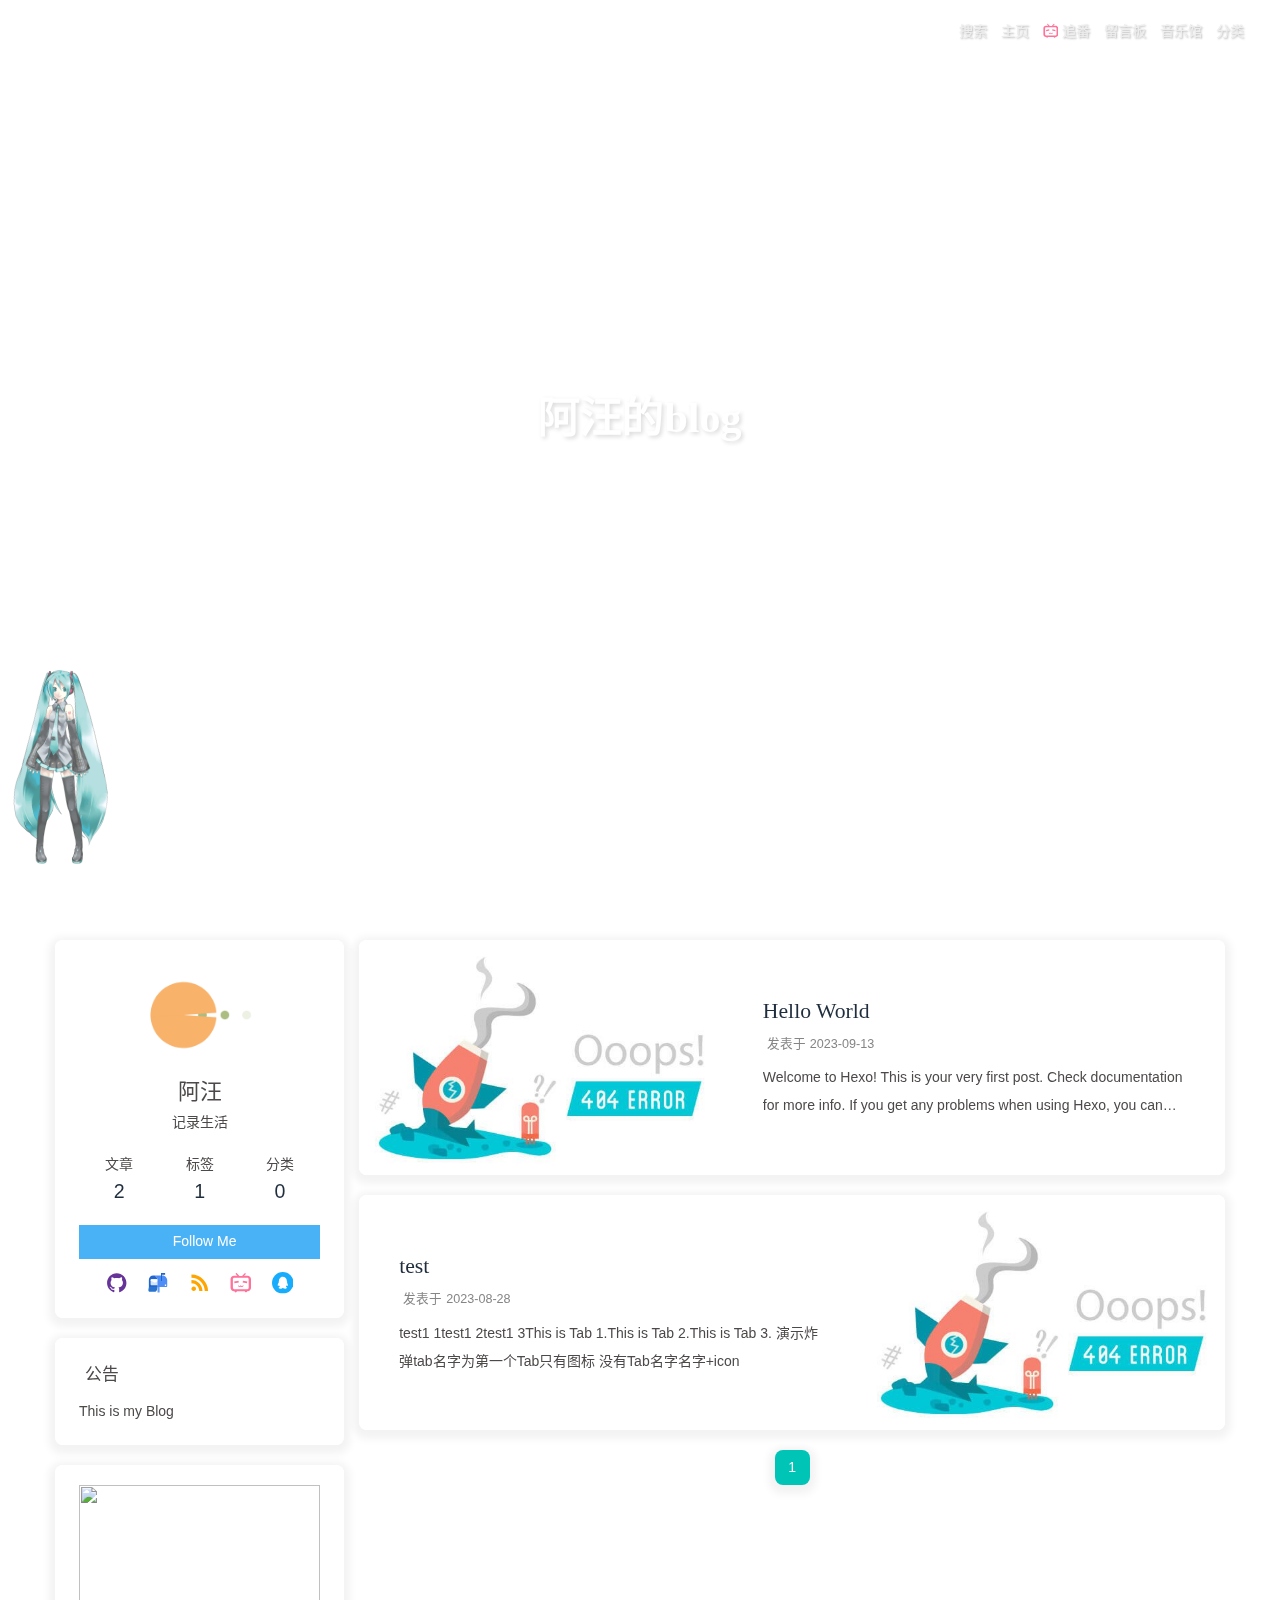
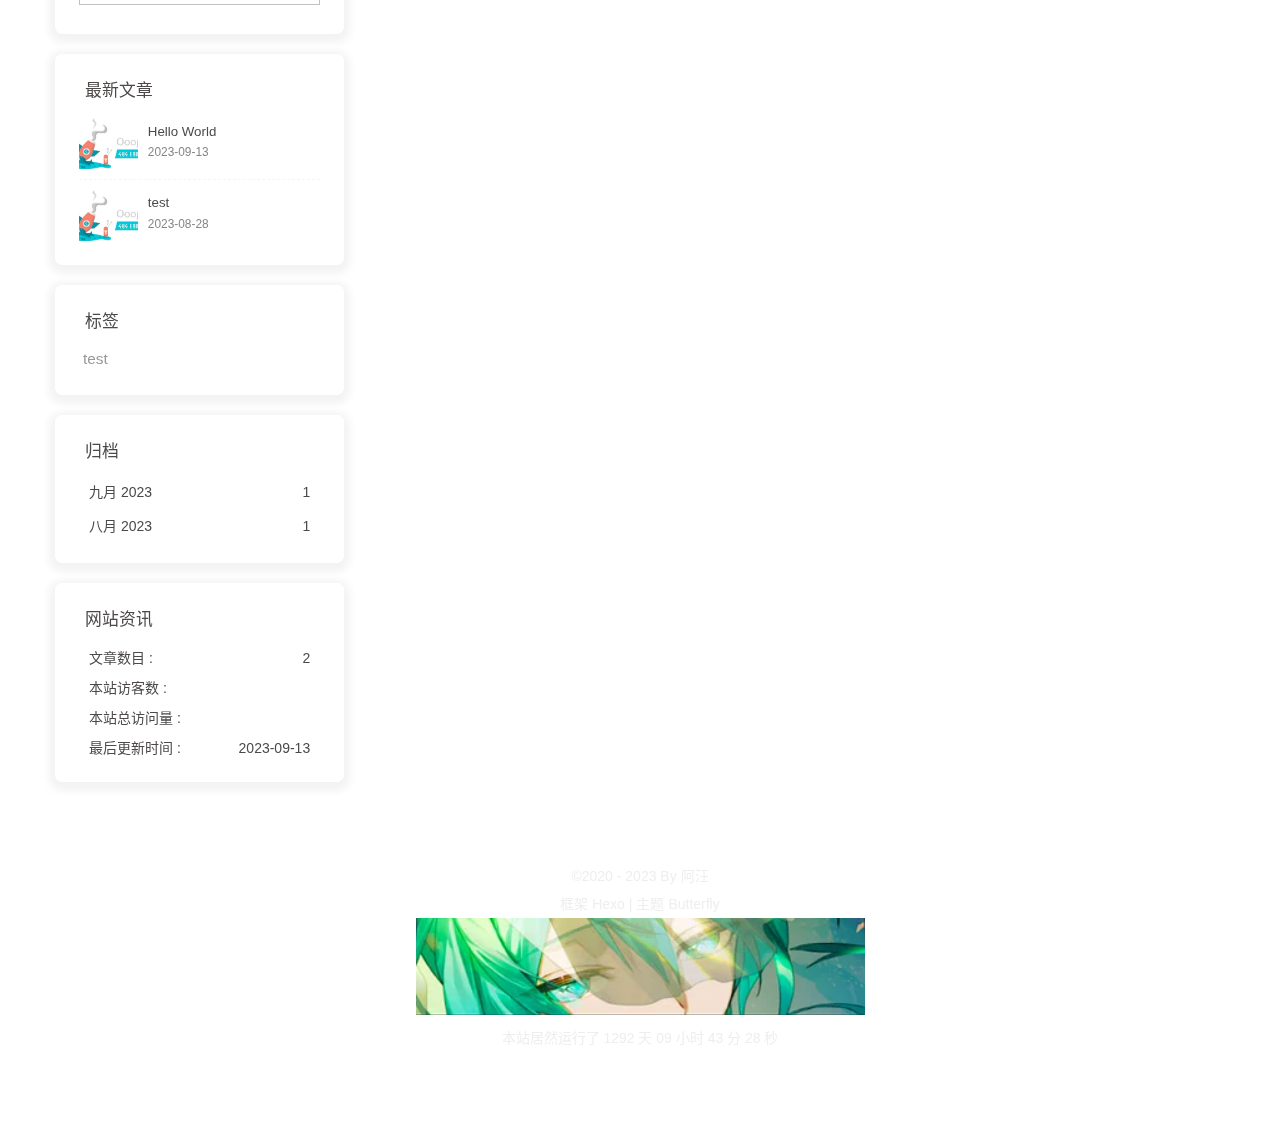
==== commit 2bec452d: "侧边栏和头像修改 Updated By Github Actions" ====
--- a/index.html
+++ b/index.html
@@ -1,4 +1,4 @@
-<!DOCTYPE html><html lang="zh-CN" data-theme="light"><head><meta charset="UTF-8"><meta http-equiv="X-UA-Compatible" content="IE=edge"><meta name="viewport" content="width=device-width,initial-scale=1,viewport-fit=cover"><title>阿汪的blog - 光阴似箭,岁月如梭</title><meta name="author" content="阿汪"><meta name="copyright" content="阿汪"><meta name="format-detection" content="telephone=no"><meta name="theme-color" content="#ffffff"><meta name="description" content="记录生活"><meta property="og:type" content="website"><meta property="og:title" content="阿汪的blog"><meta property="og:url" content="http://example.com/index.html"><meta property="og:site_name" content="阿汪的blog"><meta property="og:description" content="记录生活"><meta property="og:locale" content="zh_CN"><meta property="og:image" content="https://smms.app/delete/81YfVRdhZDbsvSMKLO4cp6PTwj"><meta property="article:author" content="阿汪"><meta property="article:tag" content="life"><meta name="twitter:card" content="summary"><meta name="twitter:image" content="https://smms.app/delete/81YfVRdhZDbsvSMKLO4cp6PTwj"><link rel="shortcut icon" href="/img/siteicon/%E6%A3%92%E6%A3%92%E7%B3%9616.png"><link rel="canonical" href="http://example.com/index.html"><link rel="preconnect" href="//cdn.jsdelivr.net"><link rel="preconnect" href="//busuanzi.ibruce.info"><link rel="manifest" href="/manifest.json"><link rel="apple-touch-icon" sizes="180x180" href="/img/siteicon/%E6%A3%92%E6%A3%92%E7%B3%96128.png"><link rel="icon" type="image/png" sizes="32x32" href="/img/siteicon/%E6%A3%92%E6%A3%92%E7%B3%9632.png"><link rel="icon" type="image/png" sizes="16x16" href="/img/siteicon/%E6%A3%92%E6%A3%92%E7%B3%9616.png"><link rel="mask-icon" href="/img/siteicon/%E6%A3%92%E6%A3%92%E7%B3%96128.png" color="#5bbad5"><link rel="stylesheet" href="/css/index.css"><link rel="stylesheet" href="https://cdn.jsdelivr.net/npm/@fortawesome/fontawesome-free/css/all.min.css" media="print" onload='this.media="all"'><link rel="stylesheet" href="https://cdn.jsdelivr.net/npm/@fancyapps/ui/dist/fancybox/fancybox.min.css" media="print" onload='this.media="all"'><script>const GLOBAL_CONFIG = {
+<!DOCTYPE html><html lang="zh-CN" data-theme="light"><head><meta charset="UTF-8"><meta http-equiv="X-UA-Compatible" content="IE=edge"><meta name="viewport" content="width=device-width,initial-scale=1,viewport-fit=cover"><title>阿汪的blog - 光阴似箭,岁月如梭</title><meta name="author" content="阿汪"><meta name="copyright" content="阿汪"><meta name="format-detection" content="telephone=no"><meta name="theme-color" content="#ffffff"><meta name="description" content="记录生活"><meta property="og:type" content="website"><meta property="og:title" content="阿汪的blog"><meta property="og:url" content="http://example.com/index.html"><meta property="og:site_name" content="阿汪的blog"><meta property="og:description" content="记录生活"><meta property="og:locale" content="zh_CN"><meta property="og:image" content="https://s2.loli.net/2023/09/13/B4fDnUtu6pkaPj2.png"><meta property="article:author" content="阿汪"><meta property="article:tag" content="life"><meta name="twitter:card" content="summary"><meta name="twitter:image" content="https://s2.loli.net/2023/09/13/B4fDnUtu6pkaPj2.png"><link rel="shortcut icon" href="/img/siteicon/%E6%A3%92%E6%A3%92%E7%B3%9616.png"><link rel="canonical" href="http://example.com/index.html"><link rel="preconnect" href="//cdn.jsdelivr.net"><link rel="preconnect" href="//busuanzi.ibruce.info"><link rel="manifest" href="/manifest.json"><link rel="apple-touch-icon" sizes="180x180" href="/img/siteicon/%E6%A3%92%E6%A3%92%E7%B3%96128.png"><link rel="icon" type="image/png" sizes="32x32" href="/img/siteicon/%E6%A3%92%E6%A3%92%E7%B3%9632.png"><link rel="icon" type="image/png" sizes="16x16" href="/img/siteicon/%E6%A3%92%E6%A3%92%E7%B3%9616.png"><link rel="mask-icon" href="/img/siteicon/%E6%A3%92%E6%A3%92%E7%B3%96128.png" color="#5bbad5"><link rel="stylesheet" href="/css/index.css"><link rel="stylesheet" href="https://cdn.jsdelivr.net/npm/@fortawesome/fontawesome-free/css/all.min.css" media="print" onload='this.media="all"'><link rel="stylesheet" href="https://cdn.jsdelivr.net/npm/@fancyapps/ui/dist/fancybox/fancybox.min.css" media="print" onload='this.media="all"'><script>const GLOBAL_CONFIG = {
   root: '/',
   algolia: undefined,
   localSearch: {"path":"/search.xml","preload":false,"top_n_per_article":1,"unescape":false,"languages":{"hits_empty":"找不到您查询的内容：${query}","hits_stats":"共找到 ${hits} 篇文章"}},
@@ -39,7 +39,7 @@
     rightside: false,
   },
   autoDarkmode: false
-}</script><script id="config-diff">var GLOBAL_CONFIG_SITE={title:"阿汪的blog",isPost:!1,isHome:!0,isHighlightShrink:!1,isToc:!1,postUpdate:"2023-09-13 07:50:39"}</script><noscript><style>#nav{opacity:1}.justified-gallery img{opacity:1}#post-meta time,#recent-posts time{display:inline!important}</style></noscript><script>(win=>{
+}</script><script id="config-diff">var GLOBAL_CONFIG_SITE={title:"阿汪的blog",isPost:!1,isHome:!0,isHighlightShrink:!1,isToc:!1,postUpdate:"2023-09-13 08:10:17"}</script><noscript><style>#nav{opacity:1}.justified-gallery img{opacity:1}#post-meta time,#recent-posts time{display:inline!important}</style></noscript><script>(win=>{
     win.saveToLocal = {
       set: function setWithExpiry(key, value, ttl) {
         if (ttl === 0) return
@@ -151,7 +151,7 @@
     document.addEventListener('pjax:send', () => { preloader.initLoading() })
     document.addEventListener('pjax:complete', () => { preloader.endLoading() })
   }
-})()</script><div id="web_bg"></div><div id="sidebar"><div id="menu-mask"></div><div id="sidebar-menus"><div class="avatar-img is-center"><img src="https://smms.app/delete/81YfVRdhZDbsvSMKLO4cp6PTwj" onerror='onerror=null,src="/img/friend_404.gif"' alt="avatar"></div><div class="sidebar-site-data site-data is-center"><a href="/archives/"><div class="headline">文章</div><div class="length-num">2</div></a><a href="/tags/"><div class="headline">标签</div><div class="length-num">1</div></a><a href="/categories/"><div class="headline">分类</div><div class="length-num">0</div></a></div><hr class="custom-hr"><div class="menus_items"><div class="menus_item"><a class="site-page faa-parent animated-hover" href="/"><i class="fa-fw fas fa-home faa-tada"></i> <span>主页</span></a></div><div class="menus_item"><a class="site-page faa-parent animated-hover" href="/bangumis"><svg class="icon faa-tada" aria-hidden="true"><use xlink:href="#icon-bilibili"></use></svg> <span>追番</span></a></div><div class="menus_item"><a class="site-page faa-parent animated-hover" href="/comments/"><i class="fa-fw fas fa-envelope faa-tada"></i> <span>留言板</span></a></div><div class="menus_item"><a class="site-page faa-parent animated-hover" href="/music/"><i class="fa-fw fas fa-music faa-tada"></i> <span>音乐馆</span></a></div><div class="menus_item"><a class="site-page faa-parent animated-hover" href="/categories/"><i class="fa-fw fas fa-folder-open faa-tada"></i> <span>分类</span></a></div></div></div></div><div class="page" id="body-wrap"><header class="full_page" id="page-header"><nav id="nav"><span id="blog-info"><a href="/" title="阿汪的blog"></a></span><div id="menus"><div id="search-button"><a class="site-page social-icon search" href="javascript:void(0);"><i class="fas fa-search fa-fw"></i> <span>搜索</span></a></div><div class="menus_items"><div class="menus_item"><a class="site-page faa-parent animated-hover" href="/"><i class="fa-fw fas fa-home faa-tada"></i> <span>主页</span></a></div><div class="menus_item"><a class="site-page faa-parent animated-hover" href="/bangumis"><svg class="icon faa-tada" aria-hidden="true"><use xlink:href="#icon-bilibili"></use></svg> <span>追番</span></a></div><div class="menus_item"><a class="site-page faa-parent animated-hover" href="/comments/"><i class="fa-fw fas fa-envelope faa-tada"></i> <span>留言板</span></a></div><div class="menus_item"><a class="site-page faa-parent animated-hover" href="/music/"><i class="fa-fw fas fa-music faa-tada"></i> <span>音乐馆</span></a></div><div class="menus_item"><a class="site-page faa-parent animated-hover" href="/categories/"><i class="fa-fw fas fa-folder-open faa-tada"></i> <span>分类</span></a></div></div><div id="toggle-menu"><a class="site-page" href="javascript:void(0);"><i class="fas fa-bars fa-fw"></i></a></div></div></nav><div id="site-info"><h1 id="site-title">阿汪的blog</h1><div id="site_social_icons"><a class="social-icon faa-parent animated-hover" href="https://github.com/anzhiyu-c" target="_blank" title="Github"><svg class="icon faa-tada" aria-hidden="true"><use xlink:href="#icon-gitHub"></use></svg></a><a class="social-icon faa-parent animated-hover" href="https://mail.qq.com/cgi-bin/qm_share?t=qm_mailme&amp;email=2268025923@qq.com" target="_blank" title="Email"><svg class="icon faa-tada" aria-hidden="true"><use xlink:href="#icon-youxiang"></use></svg></a><a class="social-icon faa-parent animated-hover" href="/atom.xml" target="_blank" title="RSS"><svg class="icon faa-tada" aria-hidden="true"><use xlink:href="#icon-rss"></use></svg></a><a class="social-icon faa-parent animated-hover" href="https://space.bilibili.com/372204786" target="_blank" title="BiliBili"><svg class="icon faa-tada" aria-hidden="true"><use xlink:href="#icon-bilibili"></use></svg></a><a class="social-icon faa-parent animated-hover" href="tencent://Message/?Uin=2268025923&amp;amp;websiteName=local.edu.com:8888=&amp;amp;Menu=yes" target="_blank" title="QQ"><svg class="icon faa-tada" aria-hidden="true"><use xlink:href="#icon-QQ1"></use></svg></a></div></div><div id="scroll-down"><i class="fas fa-angle-down scroll-down-effects"></i></div></header><main class="layout" id="content-inner"><div class="recent-posts" id="recent-posts"><div class="recent-post-item"><div class="post_cover left"><a href="/posts/4a17b156.html" title="Hello World"><img class="post-bg" src="https://i.loli.net/2020/05/01/gkihqEjXxJ5UZ1C.jpg" onerror='this.onerror=null,this.src="/img/404.jpg"' alt="Hello World"></a></div><div class="recent-post-info"><a class="article-title" href="/posts/4a17b156.html" title="Hello World">Hello World</a><div class="article-meta-wrap"><span class="post-meta-date"><i class="far fa-calendar-alt"></i><span class="article-meta-label">发表于</span><time datetime="2023-09-13T07:50:15.030Z" title="发表于 2023-09-13 07:50:15">2023-09-13</time></span></div><div class="content">Welcome to Hexo! This is your very first post. Check documentation for more info. If you get any problems when using Hexo, you can find the answer in troubleshooting or you can ask me on GitHub. Quick StartCreate a new post1$ hexo new &quot;My New Post&quot; More info: Writing Run server1$ hexo server More info: Server Generate static files1$ hexo generate More info: Generating Deploy to remote sites1$ hexo deploy More info: Deployment</div></div></div><div class="recent-post-item"><div class="post_cover right"><a href="/posts/d87f7e0c.html" title="test"><img class="post-bg" src="https://i.loli.net/2020/05/01/gkihqEjXxJ5UZ1C.jpg" onerror='this.onerror=null,this.src="/img/404.jpg"' alt="test"></a></div><div class="recent-post-info"><a class="article-title" href="/posts/d87f7e0c.html" title="test">test</a><div class="article-meta-wrap"><span class="post-meta-date"><i class="far fa-calendar-alt"></i><span class="article-meta-label">发表于</span><time datetime="2023-08-28T15:39:03.000Z" title="发表于 2023-08-28 15:39:03">2023-08-28</time></span></div><div class="content">test1 1test1 2test1 3This is Tab 1.This is Tab 2.This is Tab 3. 演示炸弹tab名字为第一个Tab只有图标 没有Tab名字名字+icon</div></div></div><nav id="pagination"><div class="pagination"><span class="page-number current">1</span></div></nav></div><div class="aside-content" id="aside-content"><div class="card-widget card-info"><div class="is-center"><div class="avatar-img"><img src="https://smms.app/delete/81YfVRdhZDbsvSMKLO4cp6PTwj" onerror='this.onerror=null,this.src="/img/friend_404.gif"' alt="avatar"></div><div class="author-info__name">阿汪</div><div class="author-info__description">记录生活</div></div><div class="card-info-data site-data is-center"><a href="/archives/"><div class="headline">文章</div><div class="length-num">2</div></a><a href="/tags/"><div class="headline">标签</div><div class="length-num">1</div></a><a href="/categories/"><div class="headline">分类</div><div class="length-num">0</div></a></div><a id="card-info-btn" target="_blank" rel="noopener" href="https://github.com"><i class="fab fa-github"></i><span>Follow Me</span></a><div class="card-info-social-icons is-center"><a class="social-icon faa-parent animated-hover" href="https://github.com/anzhiyu-c" target="_blank" title="Github"><svg class="icon faa-tada" aria-hidden="true"><use xlink:href="#icon-gitHub"></use></svg></a><a class="social-icon faa-parent animated-hover" href="https://mail.qq.com/cgi-bin/qm_share?t=qm_mailme&amp;email=2268025923@qq.com" target="_blank" title="Email"><svg class="icon faa-tada" aria-hidden="true"><use xlink:href="#icon-youxiang"></use></svg></a><a class="social-icon faa-parent animated-hover" href="/atom.xml" target="_blank" title="RSS"><svg class="icon faa-tada" aria-hidden="true"><use xlink:href="#icon-rss"></use></svg></a><a class="social-icon faa-parent animated-hover" href="https://space.bilibili.com/372204786" target="_blank" title="BiliBili"><svg class="icon faa-tada" aria-hidden="true"><use xlink:href="#icon-bilibili"></use></svg></a><a class="social-icon faa-parent animated-hover" href="tencent://Message/?Uin=2268025923&amp;amp;websiteName=local.edu.com:8888=&amp;amp;Menu=yes" target="_blank" title="QQ"><svg class="icon faa-tada" aria-hidden="true"><use xlink:href="#icon-QQ1"></use></svg></a></div></div><div class="card-widget card-announcement"><div class="item-headline"><i class="fas fa-bullhorn fa-shake"></i><span>公告</span></div><div class="announcement_content">This is my Blog</div></div><div class="sticky_layout"><div class="card-widget card-recent-post"><div class="item-headline"><i class="fas fa-history"></i><span>最新文章</span></div><div class="aside-list"><div class="aside-list-item"><a class="thumbnail" href="/posts/4a17b156.html" title="Hello World"><img src="https://i.loli.net/2020/05/01/gkihqEjXxJ5UZ1C.jpg" onerror='this.onerror=null,this.src="/img/404.jpg"' alt="Hello World"></a><div class="content"><a class="title" href="/posts/4a17b156.html" title="Hello World">Hello World</a><time datetime="2023-09-13T07:50:15.030Z" title="发表于 2023-09-13 07:50:15">2023-09-13</time></div></div><div class="aside-list-item"><a class="thumbnail" href="/posts/d87f7e0c.html" title="test"><img src="https://i.loli.net/2020/05/01/gkihqEjXxJ5UZ1C.jpg" onerror='this.onerror=null,this.src="/img/404.jpg"' alt="test"></a><div class="content"><a class="title" href="/posts/d87f7e0c.html" title="test">test</a><time datetime="2023-08-28T15:39:03.000Z" title="发表于 2023-08-28 15:39:03">2023-08-28</time></div></div></div></div><div class="card-widget card-tags"><div class="item-headline"><i class="fas fa-tags"></i><span>标签</span></div><div class="card-tag-cloud"><a href="/tags/test/" style="font-size:1.1em;color:#999">test</a></div></div><div class="card-widget card-archives"><div class="item-headline"><i class="fas fa-archive"></i><span>归档</span></div><ul class="card-archive-list"><li class="card-archive-list-item"><a class="card-archive-list-link" href="/archives/2023/09/"><span class="card-archive-list-date">九月 2023</span><span class="card-archive-list-count">1</span></a></li><li class="card-archive-list-item"><a class="card-archive-list-link" href="/archives/2023/08/"><span class="card-archive-list-date">八月 2023</span><span class="card-archive-list-count">1</span></a></li></ul></div><div class="card-widget card-webinfo"><div class="item-headline"><i class="fas fa-chart-line"></i><span>网站资讯</span></div><div class="webinfo"><div class="webinfo-item"><div class="item-name">文章数目 :</div><div class="item-count">2</div></div><div class="webinfo-item"><div class="item-name">本站访客数 :</div><div class="item-count" id="busuanzi_value_site_uv"><i class="fa-solid fa-spinner fa-spin"></i></div></div><div class="webinfo-item"><div class="item-name">本站总访问量 :</div><div class="item-count" id="busuanzi_value_site_pv"><i class="fa-solid fa-spinner fa-spin"></i></div></div><div class="webinfo-item"><div class="item-name">最后更新时间 :</div><div class="item-count" id="last-push-date" data-lastpushdate="2023-09-13T07:50:39.768Z"><i class="fa-solid fa-spinner fa-spin"></i></div></div></div></div></div></div></main><footer id="footer"><div id="footer-wrap"><div class="copyright">&copy;2020 - 2023 By 阿汪</div><div class="framework-info"><span>框架</span> <a target="_blank" rel="noopener" href="https://hexo.io">Hexo</a><span class="footer-separator">|</span><span>主题</span> <a target="_blank" rel="noopener" href="https://github.com/jerryc127/hexo-theme-butterfly">Butterfly</a></div></div></footer></div><div id="rightside"><div id="rightside-config-hide"><button id="translateLink" type="button" title="简繁转换">繁</button><button id="darkmode" type="button" title="浅色和深色模式转换"><i class="fas fa-adjust"></i></button><button id="hide-aside-btn" type="button" title="单栏和双栏切换"><i class="fas fa-arrows-alt-h"></i></button></div><div id="rightside-config-show"><button id="rightside_config" type="button" title="设置"><i class="fas fa-cog fa-spin"></i></button><button id="go-up" type="button" title="回到顶部"><span class="scroll-percent"></span><i class="fas fa-arrow-up"></i></button></div></div><div class="js-pjax" id="rightMenu"><div class="rightMenu-group rightMenu-small"><a class="rightMenu-item" href="javascript:window.history.back();"><i class="fa fa-arrow-left"></i></a><a class="rightMenu-item" href="javascript:window.history.forward();"><i class="fa fa-arrow-right"></i></a><a class="rightMenu-item" href="javascript:window.location.reload();"><i class="fa fa-refresh"></i></a><a class="rightMenu-item" href="javascript:rmf.scrollToTop();"><i class="fa fa-arrow-up"></i></a></div><div class="rightMenu-group rightMenu-line hide" id="menu-text"><a class="rightMenu-item" href="javascript:rmf.copySelect();"><i class="fa fa-copy"></i><span>复制</span></a><a class="rightMenu-item" href="javascript:window.open(&quot;https://www.baidu.com/s?wd=&quot;+window.getSelection().toString());window.location.reload();"><i class="iconfont icon-baidu"></i><span>百度搜索</span></a><a class="rightMenu-item" href="javascript:rmf.searchinThisPage();"><i class="fas fa-search"></i><span>站内搜索</span></a></div><div class="rightMenu-group rightMenu-line hide" id="menu-too"><a class="rightMenu-item" href="javascript:window.open(window.getSelection().toString());window.location.reload();"><i class="fa fa-link"></i><span>转到链接</span></a></div><div class="rightMenu-group rightMenu-line hide" id="menu-paste"><a class="rightMenu-item" href="javascript:rmf.paste()"><i class="fa fa-copy"></i><span>粘贴</span></a><a class="rightMenu-item" href="javascript:rmf.copyWordsLink()"><i class="fa fa-link"></i><span>复制本文地址</span></a></div><div class="rightMenu-group rightMenu-line hide" id="menu-to"><a class="rightMenu-item" href="javascript:rmf.openWithNewTab()"><i class="fa fa-window-restore"></i><span>新窗口打开</span></a><a class="rightMenu-item" id="menu-too" href="javascript:rmf.open()"><i class="fa fa-link"></i><span>转到链接</span></a><a class="rightMenu-item" href="javascript:rmf.copyLink()"><i class="fa fa-copy"></i><span>复制链接</span></a></div><div class="rightMenu-group rightMenu-line hide" id="menu-img"><a class="rightMenu-item" href="javascript:rmf.saveAs()"><i class="fa fa-download"></i><span>保存图片</span></a><a class="rightMenu-item" href="javascript:rmf.openWithNewTab()"><i class="fa fa-window-restore"></i><span>在新窗口打开</span></a><a class="rightMenu-item" href="javascript:rmf.click()"><i class="fa fa-arrows-alt"></i><span>全屏显示</span></a><a class="rightMenu-item" href="javascript:rmf.copyLink()"><i class="fa fa-copy"></i><span>复制图片链接</span></a></div><div class="rightMenu-group rightMenu-line"><a class="rightMenu-item" href="javascript:rmf.switchDarkMode();"><i class="fa fa-moon"></i><span>昼夜切换</span></a><a class="rightMenu-item" href="javascript:rmf.switchReadMode();"><i class="fa fa-book"></i><span>阅读模式</span></a><a class="rightMenu-item" href="javascript:fullScreen();"><i class="fas fa-expand"></i><span>进入全屏</span></a></div></div><div><script src="/js/utils.js"></script><script src="/js/main.js"></script><script src="/js/tw_cn.js"></script><script src="https://cdn.jsdelivr.net/npm/@fancyapps/ui/dist/fancybox/fancybox.umd.min.js"></script><div class="js-pjax"></div><div class="aplayer no-destroy" data-id="5224868343" data-server="netease" data-type="playlist" data-order="list" data-fixed="true" data-preload="auto" data-autoplay="false" data-mutex="true"></div><script src="https://npm.elemecdn.com/jquery@latest/dist/jquery.min.js"></script><script src="/js/rightmenu.js"></script><script>let tianliGPT_postSelector = '\#post \#article-container';let tianliGPT_key = '5b4e289fa0dea3b35c0d';</script><script src="https://cdn1.tianli0.top/gh/zhheo/Post-Abstract-AI@0.7/tianli_gpt.js"></script><link rel="stylesheet" href="https://cdn.jsdelivr.net/npm/aplayer/dist/APlayer.min.css" media="print" onload='this.media="all"'><script src="https://cdn.jsdelivr.net/npm/aplayer/dist/APlayer.min.js"></script><script src="https://cdn.jsdelivr.net/npm/butterfly-extsrc/metingjs/dist/Meting.min.js"></script><script src="https://cdn.jsdelivr.net/npm/pjax/pjax.min.js"></script><script>let pjaxSelectors = ["head > title","#config-diff","#body-wrap","#rightside-config-hide","#rightside-config-show",".js-pjax"]
+})()</script><div id="web_bg"></div><div id="sidebar"><div id="menu-mask"></div><div id="sidebar-menus"><div class="avatar-img is-center"><img src="https://s2.loli.net/2023/09/13/B4fDnUtu6pkaPj2.png" onerror='onerror=null,src="/img/friend_404.gif"' alt="avatar"></div><div class="sidebar-site-data site-data is-center"><a href="/archives/"><div class="headline">文章</div><div class="length-num">2</div></a><a href="/tags/"><div class="headline">标签</div><div class="length-num">1</div></a><a href="/categories/"><div class="headline">分类</div><div class="length-num">0</div></a></div><hr class="custom-hr"><div class="menus_items"><div class="menus_item"><a class="site-page faa-parent animated-hover" href="/"><i class="fa-fw fas fa-home faa-tada"></i> <span>主页</span></a></div><div class="menus_item"><a class="site-page faa-parent animated-hover" href="/bangumis"><svg class="icon faa-tada" aria-hidden="true"><use xlink:href="#icon-bilibili"></use></svg> <span>追番</span></a></div><div class="menus_item"><a class="site-page faa-parent animated-hover" href="/comments/"><i class="fa-fw fas fa-envelope faa-tada"></i> <span>留言板</span></a></div><div class="menus_item"><a class="site-page faa-parent animated-hover" href="/music/"><i class="fa-fw fas fa-music faa-tada"></i> <span>音乐馆</span></a></div><div class="menus_item"><a class="site-page faa-parent animated-hover" href="/categories/"><i class="fa-fw fas fa-folder-open faa-tada"></i> <span>分类</span></a></div></div></div></div><div class="page" id="body-wrap"><header class="full_page" id="page-header"><nav id="nav"><span id="blog-info"><a href="/" title="阿汪的blog"></a></span><div id="menus"><div id="search-button"><a class="site-page social-icon search" href="javascript:void(0);"><i class="fas fa-search fa-fw"></i> <span>搜索</span></a></div><div class="menus_items"><div class="menus_item"><a class="site-page faa-parent animated-hover" href="/"><i class="fa-fw fas fa-home faa-tada"></i> <span>主页</span></a></div><div class="menus_item"><a class="site-page faa-parent animated-hover" href="/bangumis"><svg class="icon faa-tada" aria-hidden="true"><use xlink:href="#icon-bilibili"></use></svg> <span>追番</span></a></div><div class="menus_item"><a class="site-page faa-parent animated-hover" href="/comments/"><i class="fa-fw fas fa-envelope faa-tada"></i> <span>留言板</span></a></div><div class="menus_item"><a class="site-page faa-parent animated-hover" href="/music/"><i class="fa-fw fas fa-music faa-tada"></i> <span>音乐馆</span></a></div><div class="menus_item"><a class="site-page faa-parent animated-hover" href="/categories/"><i class="fa-fw fas fa-folder-open faa-tada"></i> <span>分类</span></a></div></div><div id="toggle-menu"><a class="site-page" href="javascript:void(0);"><i class="fas fa-bars fa-fw"></i></a></div></div></nav><div id="site-info"><h1 id="site-title">阿汪的blog</h1><div id="site_social_icons"><a class="social-icon faa-parent animated-hover" href="https://github.com/anzhiyu-c" target="_blank" title="Github"><svg class="icon faa-tada" aria-hidden="true"><use xlink:href="#icon-gitHub"></use></svg></a><a class="social-icon faa-parent animated-hover" href="https://mail.qq.com/cgi-bin/qm_share?t=qm_mailme&amp;email=2268025923@qq.com" target="_blank" title="Email"><svg class="icon faa-tada" aria-hidden="true"><use xlink:href="#icon-youxiang"></use></svg></a><a class="social-icon faa-parent animated-hover" href="/atom.xml" target="_blank" title="RSS"><svg class="icon faa-tada" aria-hidden="true"><use xlink:href="#icon-rss"></use></svg></a><a class="social-icon faa-parent animated-hover" href="https://space.bilibili.com/372204786" target="_blank" title="BiliBili"><svg class="icon faa-tada" aria-hidden="true"><use xlink:href="#icon-bilibili"></use></svg></a><a class="social-icon faa-parent animated-hover" href="tencent://Message/?Uin=2268025923&amp;amp;websiteName=local.edu.com:8888=&amp;amp;Menu=yes" target="_blank" title="QQ"><svg class="icon faa-tada" aria-hidden="true"><use xlink:href="#icon-QQ1"></use></svg></a></div></div><div id="scroll-down"><i class="fas fa-angle-down scroll-down-effects"></i></div></header><main class="layout" id="content-inner"><div class="recent-posts" id="recent-posts"><div class="recent-post-item"><div class="post_cover left"><a href="/posts/4a17b156.html" title="Hello World"><img class="post-bg" src="https://i.loli.net/2020/05/01/gkihqEjXxJ5UZ1C.jpg" onerror='this.onerror=null,this.src="/img/404.jpg"' alt="Hello World"></a></div><div class="recent-post-info"><a class="article-title" href="/posts/4a17b156.html" title="Hello World">Hello World</a><div class="article-meta-wrap"><span class="post-meta-date"><i class="far fa-calendar-alt"></i><span class="article-meta-label">发表于</span><time datetime="2023-09-13T08:09:29.545Z" title="发表于 2023-09-13 08:09:29">2023-09-13</time></span></div><div class="content">Welcome to Hexo! This is your very first post. Check documentation for more info. If you get any problems when using Hexo, you can find the answer in troubleshooting or you can ask me on GitHub. Quick StartCreate a new post1$ hexo new &quot;My New Post&quot; More info: Writing Run server1$ hexo server More info: Server Generate static files1$ hexo generate More info: Generating Deploy to remote sites1$ hexo deploy More info: Deployment</div></div></div><div class="recent-post-item"><div class="post_cover right"><a href="/posts/d87f7e0c.html" title="test"><img class="post-bg" src="https://i.loli.net/2020/05/01/gkihqEjXxJ5UZ1C.jpg" onerror='this.onerror=null,this.src="/img/404.jpg"' alt="test"></a></div><div class="recent-post-info"><a class="article-title" href="/posts/d87f7e0c.html" title="test">test</a><div class="article-meta-wrap"><span class="post-meta-date"><i class="far fa-calendar-alt"></i><span class="article-meta-label">发表于</span><time datetime="2023-08-28T15:39:03.000Z" title="发表于 2023-08-28 15:39:03">2023-08-28</time></span></div><div class="content">test1 1test1 2test1 3This is Tab 1.This is Tab 2.This is Tab 3. 演示炸弹tab名字为第一个Tab只有图标 没有Tab名字名字+icon</div></div></div><nav id="pagination"><div class="pagination"><span class="page-number current">1</span></div></nav></div><div class="aside-content" id="aside-content"><div class="card-widget card-info"><div class="is-center"><div class="avatar-img"><img src="https://s2.loli.net/2023/09/13/B4fDnUtu6pkaPj2.png" onerror='this.onerror=null,this.src="/img/friend_404.gif"' alt="avatar"></div><div class="author-info__name">阿汪</div><div class="author-info__description">记录生活</div></div><div class="card-info-data site-data is-center"><a href="/archives/"><div class="headline">文章</div><div class="length-num">2</div></a><a href="/tags/"><div class="headline">标签</div><div class="length-num">1</div></a><a href="/categories/"><div class="headline">分类</div><div class="length-num">0</div></a></div><a id="card-info-btn" target="_blank" rel="noopener" href="https://github.com"><i class="fab fa-github"></i><span>Follow Me</span></a><div class="card-info-social-icons is-center"><a class="social-icon faa-parent animated-hover" href="https://github.com/anzhiyu-c" target="_blank" title="Github"><svg class="icon faa-tada" aria-hidden="true"><use xlink:href="#icon-gitHub"></use></svg></a><a class="social-icon faa-parent animated-hover" href="https://mail.qq.com/cgi-bin/qm_share?t=qm_mailme&amp;email=2268025923@qq.com" target="_blank" title="Email"><svg class="icon faa-tada" aria-hidden="true"><use xlink:href="#icon-youxiang"></use></svg></a><a class="social-icon faa-parent animated-hover" href="/atom.xml" target="_blank" title="RSS"><svg class="icon faa-tada" aria-hidden="true"><use xlink:href="#icon-rss"></use></svg></a><a class="social-icon faa-parent animated-hover" href="https://space.bilibili.com/372204786" target="_blank" title="BiliBili"><svg class="icon faa-tada" aria-hidden="true"><use xlink:href="#icon-bilibili"></use></svg></a><a class="social-icon faa-parent animated-hover" href="tencent://Message/?Uin=2268025923&amp;amp;websiteName=local.edu.com:8888=&amp;amp;Menu=yes" target="_blank" title="QQ"><svg class="icon faa-tada" aria-hidden="true"><use xlink:href="#icon-QQ1"></use></svg></a></div></div><div class="card-widget card-announcement"><div class="item-headline"><i class="fas fa-bullhorn fa-shake"></i><span>公告</span></div><div class="announcement_content">This is my Blog</div></div><div class="sticky_layout"><div class="card-widget card-recent-post"><div class="item-headline"><i class="fas fa-history"></i><span>最新文章</span></div><div class="aside-list"><div class="aside-list-item"><a class="thumbnail" href="/posts/4a17b156.html" title="Hello World"><img src="https://i.loli.net/2020/05/01/gkihqEjXxJ5UZ1C.jpg" onerror='this.onerror=null,this.src="/img/404.jpg"' alt="Hello World"></a><div class="content"><a class="title" href="/posts/4a17b156.html" title="Hello World">Hello World</a><time datetime="2023-09-13T08:09:29.545Z" title="发表于 2023-09-13 08:09:29">2023-09-13</time></div></div><div class="aside-list-item"><a class="thumbnail" href="/posts/d87f7e0c.html" title="test"><img src="https://i.loli.net/2020/05/01/gkihqEjXxJ5UZ1C.jpg" onerror='this.onerror=null,this.src="/img/404.jpg"' alt="test"></a><div class="content"><a class="title" href="/posts/d87f7e0c.html" title="test">test</a><time datetime="2023-08-28T15:39:03.000Z" title="发表于 2023-08-28 15:39:03">2023-08-28</time></div></div></div></div><div class="card-widget card-tags"><div class="item-headline"><i class="fas fa-tags"></i><span>标签</span></div><div class="card-tag-cloud"><a href="/tags/test/" style="font-size:1.1em;color:#999">test</a></div></div><div class="card-widget card-archives"><div class="item-headline"><i class="fas fa-archive"></i><span>归档</span></div><ul class="card-archive-list"><li class="card-archive-list-item"><a class="card-archive-list-link" href="/archives/2023/09/"><span class="card-archive-list-date">九月 2023</span><span class="card-archive-list-count">1</span></a></li><li class="card-archive-list-item"><a class="card-archive-list-link" href="/archives/2023/08/"><span class="card-archive-list-date">八月 2023</span><span class="card-archive-list-count">1</span></a></li></ul></div><div class="card-widget card-webinfo"><div class="item-headline"><i class="fas fa-chart-line"></i><span>网站资讯</span></div><div class="webinfo"><div class="webinfo-item"><div class="item-name">文章数目 :</div><div class="item-count">2</div></div><div class="webinfo-item"><div class="item-name">本站访客数 :</div><div class="item-count" id="busuanzi_value_site_uv"><i class="fa-solid fa-spinner fa-spin"></i></div></div><div class="webinfo-item"><div class="item-name">本站总访问量 :</div><div class="item-count" id="busuanzi_value_site_pv"><i class="fa-solid fa-spinner fa-spin"></i></div></div><div class="webinfo-item"><div class="item-name">最后更新时间 :</div><div class="item-count" id="last-push-date" data-lastpushdate="2023-09-13T08:10:17.952Z"><i class="fa-solid fa-spinner fa-spin"></i></div></div></div></div></div></div></main><footer id="footer"><div id="footer-wrap"><div class="copyright">&copy;2020 - 2023 By 阿汪</div><div class="framework-info"><span>框架</span> <a target="_blank" rel="noopener" href="https://hexo.io">Hexo</a><span class="footer-separator">|</span><span>主题</span> <a target="_blank" rel="noopener" href="https://github.com/jerryc127/hexo-theme-butterfly">Butterfly</a></div></div></footer></div><div id="rightside"><div id="rightside-config-hide"><button id="translateLink" type="button" title="简繁转换">繁</button><button id="darkmode" type="button" title="浅色和深色模式转换"><i class="fas fa-adjust"></i></button><button id="hide-aside-btn" type="button" title="单栏和双栏切换"><i class="fas fa-arrows-alt-h"></i></button></div><div id="rightside-config-show"><button id="rightside_config" type="button" title="设置"><i class="fas fa-cog fa-spin"></i></button><button id="go-up" type="button" title="回到顶部"><span class="scroll-percent"></span><i class="fas fa-arrow-up"></i></button></div></div><div class="js-pjax" id="rightMenu"><div class="rightMenu-group rightMenu-small"><a class="rightMenu-item" href="javascript:window.history.back();"><i class="fa fa-arrow-left"></i></a><a class="rightMenu-item" href="javascript:window.history.forward();"><i class="fa fa-arrow-right"></i></a><a class="rightMenu-item" href="javascript:window.location.reload();"><i class="fa fa-refresh"></i></a><a class="rightMenu-item" href="javascript:rmf.scrollToTop();"><i class="fa fa-arrow-up"></i></a></div><div class="rightMenu-group rightMenu-line hide" id="menu-text"><a class="rightMenu-item" href="javascript:rmf.copySelect();"><i class="fa fa-copy"></i><span>复制</span></a><a class="rightMenu-item" href="javascript:window.open(&quot;https://www.baidu.com/s?wd=&quot;+window.getSelection().toString());window.location.reload();"><i class="iconfont icon-baidu"></i><span>百度搜索</span></a><a class="rightMenu-item" href="javascript:rmf.searchinThisPage();"><i class="fas fa-search"></i><span>站内搜索</span></a></div><div class="rightMenu-group rightMenu-line hide" id="menu-too"><a class="rightMenu-item" href="javascript:window.open(window.getSelection().toString());window.location.reload();"><i class="fa fa-link"></i><span>转到链接</span></a></div><div class="rightMenu-group rightMenu-line hide" id="menu-paste"><a class="rightMenu-item" href="javascript:rmf.paste()"><i class="fa fa-copy"></i><span>粘贴</span></a><a class="rightMenu-item" href="javascript:rmf.copyWordsLink()"><i class="fa fa-link"></i><span>复制本文地址</span></a></div><div class="rightMenu-group rightMenu-line hide" id="menu-to"><a class="rightMenu-item" href="javascript:rmf.openWithNewTab()"><i class="fa fa-window-restore"></i><span>新窗口打开</span></a><a class="rightMenu-item" id="menu-too" href="javascript:rmf.open()"><i class="fa fa-link"></i><span>转到链接</span></a><a class="rightMenu-item" href="javascript:rmf.copyLink()"><i class="fa fa-copy"></i><span>复制链接</span></a></div><div class="rightMenu-group rightMenu-line hide" id="menu-img"><a class="rightMenu-item" href="javascript:rmf.saveAs()"><i class="fa fa-download"></i><span>保存图片</span></a><a class="rightMenu-item" href="javascript:rmf.openWithNewTab()"><i class="fa fa-window-restore"></i><span>在新窗口打开</span></a><a class="rightMenu-item" href="javascript:rmf.click()"><i class="fa fa-arrows-alt"></i><span>全屏显示</span></a><a class="rightMenu-item" href="javascript:rmf.copyLink()"><i class="fa fa-copy"></i><span>复制图片链接</span></a></div><div class="rightMenu-group rightMenu-line"><a class="rightMenu-item" href="javascript:rmf.switchDarkMode();"><i class="fa fa-moon"></i><span>昼夜切换</span></a><a class="rightMenu-item" href="javascript:rmf.switchReadMode();"><i class="fa fa-book"></i><span>阅读模式</span></a><a class="rightMenu-item" href="javascript:fullScreen();"><i class="fas fa-expand"></i><span>进入全屏</span></a></div></div><div><script src="/js/utils.js"></script><script src="/js/main.js"></script><script src="/js/tw_cn.js"></script><script src="https://cdn.jsdelivr.net/npm/@fancyapps/ui/dist/fancybox/fancybox.umd.min.js"></script><div class="js-pjax"></div><div class="aplayer no-destroy" data-id="5224868343" data-server="netease" data-type="playlist" data-order="list" data-fixed="true" data-preload="auto" data-autoplay="false" data-mutex="true"></div><script src="https://npm.elemecdn.com/jquery@latest/dist/jquery.min.js"></script><script src="/js/rightmenu.js"></script><script>let tianliGPT_postSelector = '\#post \#article-container';let tianliGPT_key = '5b4e289fa0dea3b35c0d';</script><script src="https://cdn1.tianli0.top/gh/zhheo/Post-Abstract-AI@0.7/tianli_gpt.js"></script><link rel="stylesheet" href="https://cdn.jsdelivr.net/npm/aplayer/dist/APlayer.min.css" media="print" onload='this.media="all"'><script src="https://cdn.jsdelivr.net/npm/aplayer/dist/APlayer.min.js"></script><script src="https://cdn.jsdelivr.net/npm/butterfly-extsrc/metingjs/dist/Meting.min.js"></script><script src="https://cdn.jsdelivr.net/npm/pjax/pjax.min.js"></script><script>let pjaxSelectors = ["head > title","#config-diff","#body-wrap","#rightside-config-hide","#rightside-config-show",".js-pjax"]
 
 var pjax = new Pjax({
   elements: 'a:not([target="_blank"])',
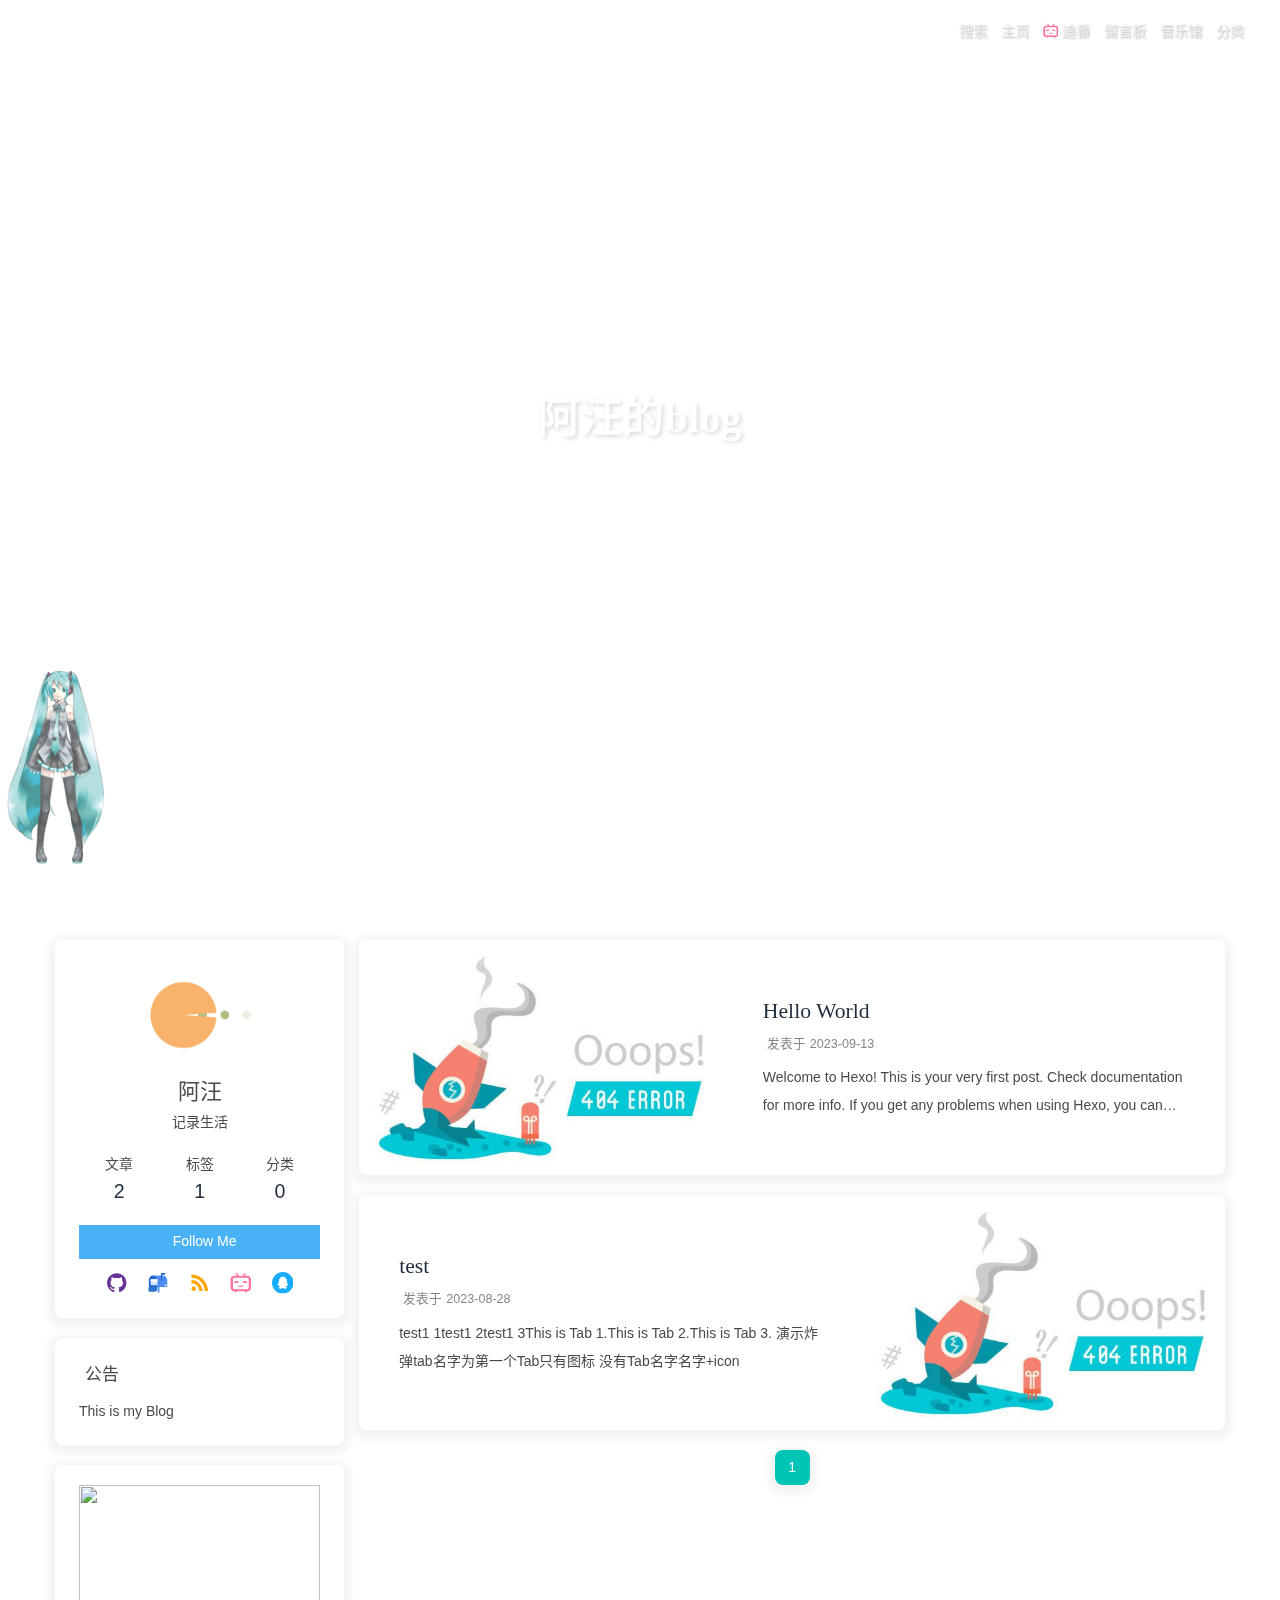
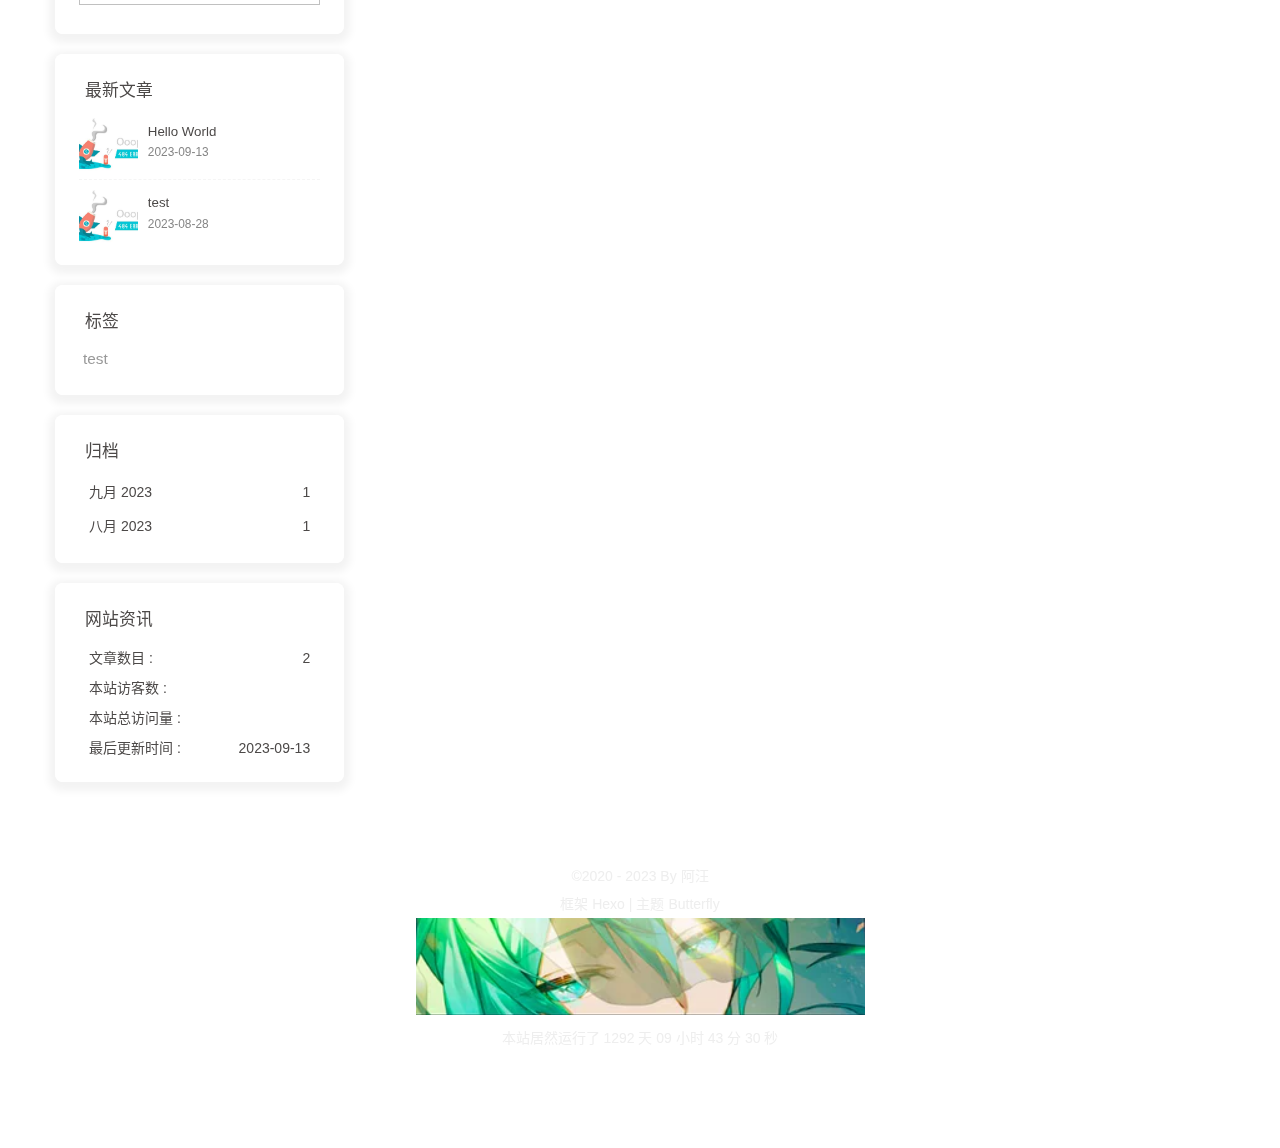
==== commit d395f104: "侧边栏和头像修改 Updated By Github Actions" ====
--- a/index.html
+++ b/index.html
@@ -1,4 +1,4 @@
-<!DOCTYPE html><html lang="zh-CN" data-theme="light"><head><meta charset="UTF-8"><meta http-equiv="X-UA-Compatible" content="IE=edge"><meta name="viewport" content="width=device-width,initial-scale=1,viewport-fit=cover"><title>阿汪的blog - 光阴似箭,岁月如梭</title><meta name="author" content="阿汪"><meta name="copyright" content="阿汪"><meta name="format-detection" content="telephone=no"><meta name="theme-color" content="#ffffff"><meta name="description" content="记录生活"><meta property="og:type" content="website"><meta property="og:title" content="阿汪的blog"><meta property="og:url" content="http://example.com/index.html"><meta property="og:site_name" content="阿汪的blog"><meta property="og:description" content="记录生活"><meta property="og:locale" content="zh_CN"><meta property="og:image" content="https://s2.loli.net/2023/09/13/B4fDnUtu6pkaPj2.png"><meta property="article:author" content="阿汪"><meta property="article:tag" content="life"><meta name="twitter:card" content="summary"><meta name="twitter:image" content="https://s2.loli.net/2023/09/13/B4fDnUtu6pkaPj2.png"><link rel="shortcut icon" href="/img/siteicon/%E6%A3%92%E6%A3%92%E7%B3%9616.png"><link rel="canonical" href="http://example.com/index.html"><link rel="preconnect" href="//cdn.jsdelivr.net"><link rel="preconnect" href="//busuanzi.ibruce.info"><link rel="manifest" href="/manifest.json"><link rel="apple-touch-icon" sizes="180x180" href="/img/siteicon/%E6%A3%92%E6%A3%92%E7%B3%96128.png"><link rel="icon" type="image/png" sizes="32x32" href="/img/siteicon/%E6%A3%92%E6%A3%92%E7%B3%9632.png"><link rel="icon" type="image/png" sizes="16x16" href="/img/siteicon/%E6%A3%92%E6%A3%92%E7%B3%9616.png"><link rel="mask-icon" href="/img/siteicon/%E6%A3%92%E6%A3%92%E7%B3%96128.png" color="#5bbad5"><link rel="stylesheet" href="/css/index.css"><link rel="stylesheet" href="https://cdn.jsdelivr.net/npm/@fortawesome/fontawesome-free/css/all.min.css" media="print" onload='this.media="all"'><link rel="stylesheet" href="https://cdn.jsdelivr.net/npm/@fancyapps/ui/dist/fancybox/fancybox.min.css" media="print" onload='this.media="all"'><script>const GLOBAL_CONFIG = {
+<!DOCTYPE html><html lang="zh-CN" data-theme="light"><head><meta charset="UTF-8"><meta http-equiv="X-UA-Compatible" content="IE=edge"><meta name="viewport" content="width=device-width,initial-scale=1,viewport-fit=cover"><title>阿汪的blog - 光阴似箭,岁月如梭</title><meta name="author" content="阿汪"><meta name="copyright" content="阿汪"><meta name="format-detection" content="telephone=no"><meta name="theme-color" content="#ffffff"><meta name="description" content="记录生活"><meta property="og:type" content="website"><meta property="og:title" content="阿汪的blog"><meta property="og:url" content="http://example.com/index.html"><meta property="og:site_name" content="阿汪的blog"><meta property="og:description" content="记录生活"><meta property="og:locale" content="zh_CN"><meta property="og:image" content="https://s2.loli.net/2023/09/13/KkvntgP3zyu6mh7.png"><meta property="article:author" content="阿汪"><meta property="article:tag" content="life"><meta name="twitter:card" content="summary"><meta name="twitter:image" content="https://s2.loli.net/2023/09/13/KkvntgP3zyu6mh7.png"><link rel="shortcut icon" href="/img/siteicon/%E6%A3%92%E6%A3%92%E7%B3%9616.png"><link rel="canonical" href="http://example.com/index.html"><link rel="preconnect" href="//cdn.jsdelivr.net"><link rel="preconnect" href="//busuanzi.ibruce.info"><link rel="manifest" href="/manifest.json"><link rel="apple-touch-icon" sizes="180x180" href="/img/siteicon/%E6%A3%92%E6%A3%92%E7%B3%96128.png"><link rel="icon" type="image/png" sizes="32x32" href="/img/siteicon/%E6%A3%92%E6%A3%92%E7%B3%9632.png"><link rel="icon" type="image/png" sizes="16x16" href="/img/siteicon/%E6%A3%92%E6%A3%92%E7%B3%9616.png"><link rel="mask-icon" href="/img/siteicon/%E6%A3%92%E6%A3%92%E7%B3%96128.png" color="#5bbad5"><link rel="stylesheet" href="/css/index.css"><link rel="stylesheet" href="https://cdn.jsdelivr.net/npm/@fortawesome/fontawesome-free/css/all.min.css" media="print" onload='this.media="all"'><link rel="stylesheet" href="https://cdn.jsdelivr.net/npm/@fancyapps/ui/dist/fancybox/fancybox.min.css" media="print" onload='this.media="all"'><script>const GLOBAL_CONFIG = {
   root: '/',
   algolia: undefined,
   localSearch: {"path":"/search.xml","preload":false,"top_n_per_article":1,"unescape":false,"languages":{"hits_empty":"找不到您查询的内容：${query}","hits_stats":"共找到 ${hits} 篇文章"}},
@@ -39,7 +39,7 @@
     rightside: false,
   },
   autoDarkmode: false
-}</script><script id="config-diff">var GLOBAL_CONFIG_SITE={title:"阿汪的blog",isPost:!1,isHome:!0,isHighlightShrink:!1,isToc:!1,postUpdate:"2023-09-13 08:10:17"}</script><noscript><style>#nav{opacity:1}.justified-gallery img{opacity:1}#post-meta time,#recent-posts time{display:inline!important}</style></noscript><script>(win=>{
+}</script><script id="config-diff">var GLOBAL_CONFIG_SITE={title:"阿汪的blog",isPost:!1,isHome:!0,isHighlightShrink:!1,isToc:!1,postUpdate:"2023-09-13 08:27:36"}</script><noscript><style>#nav{opacity:1}.justified-gallery img{opacity:1}#post-meta time,#recent-posts time{display:inline!important}</style></noscript><script>(win=>{
     win.saveToLocal = {
       set: function setWithExpiry(key, value, ttl) {
         if (ttl === 0) return
@@ -151,7 +151,7 @@
     document.addEventListener('pjax:send', () => { preloader.initLoading() })
     document.addEventListener('pjax:complete', () => { preloader.endLoading() })
   }
-})()</script><div id="web_bg"></div><div id="sidebar"><div id="menu-mask"></div><div id="sidebar-menus"><div class="avatar-img is-center"><img src="https://s2.loli.net/2023/09/13/B4fDnUtu6pkaPj2.png" onerror='onerror=null,src="/img/friend_404.gif"' alt="avatar"></div><div class="sidebar-site-data site-data is-center"><a href="/archives/"><div class="headline">文章</div><div class="length-num">2</div></a><a href="/tags/"><div class="headline">标签</div><div class="length-num">1</div></a><a href="/categories/"><div class="headline">分类</div><div class="length-num">0</div></a></div><hr class="custom-hr"><div class="menus_items"><div class="menus_item"><a class="site-page faa-parent animated-hover" href="/"><i class="fa-fw fas fa-home faa-tada"></i> <span>主页</span></a></div><div class="menus_item"><a class="site-page faa-parent animated-hover" href="/bangumis"><svg class="icon faa-tada" aria-hidden="true"><use xlink:href="#icon-bilibili"></use></svg> <span>追番</span></a></div><div class="menus_item"><a class="site-page faa-parent animated-hover" href="/comments/"><i class="fa-fw fas fa-envelope faa-tada"></i> <span>留言板</span></a></div><div class="menus_item"><a class="site-page faa-parent animated-hover" href="/music/"><i class="fa-fw fas fa-music faa-tada"></i> <span>音乐馆</span></a></div><div class="menus_item"><a class="site-page faa-parent animated-hover" href="/categories/"><i class="fa-fw fas fa-folder-open faa-tada"></i> <span>分类</span></a></div></div></div></div><div class="page" id="body-wrap"><header class="full_page" id="page-header"><nav id="nav"><span id="blog-info"><a href="/" title="阿汪的blog"></a></span><div id="menus"><div id="search-button"><a class="site-page social-icon search" href="javascript:void(0);"><i class="fas fa-search fa-fw"></i> <span>搜索</span></a></div><div class="menus_items"><div class="menus_item"><a class="site-page faa-parent animated-hover" href="/"><i class="fa-fw fas fa-home faa-tada"></i> <span>主页</span></a></div><div class="menus_item"><a class="site-page faa-parent animated-hover" href="/bangumis"><svg class="icon faa-tada" aria-hidden="true"><use xlink:href="#icon-bilibili"></use></svg> <span>追番</span></a></div><div class="menus_item"><a class="site-page faa-parent animated-hover" href="/comments/"><i class="fa-fw fas fa-envelope faa-tada"></i> <span>留言板</span></a></div><div class="menus_item"><a class="site-page faa-parent animated-hover" href="/music/"><i class="fa-fw fas fa-music faa-tada"></i> <span>音乐馆</span></a></div><div class="menus_item"><a class="site-page faa-parent animated-hover" href="/categories/"><i class="fa-fw fas fa-folder-open faa-tada"></i> <span>分类</span></a></div></div><div id="toggle-menu"><a class="site-page" href="javascript:void(0);"><i class="fas fa-bars fa-fw"></i></a></div></div></nav><div id="site-info"><h1 id="site-title">阿汪的blog</h1><div id="site_social_icons"><a class="social-icon faa-parent animated-hover" href="https://github.com/anzhiyu-c" target="_blank" title="Github"><svg class="icon faa-tada" aria-hidden="true"><use xlink:href="#icon-gitHub"></use></svg></a><a class="social-icon faa-parent animated-hover" href="https://mail.qq.com/cgi-bin/qm_share?t=qm_mailme&amp;email=2268025923@qq.com" target="_blank" title="Email"><svg class="icon faa-tada" aria-hidden="true"><use xlink:href="#icon-youxiang"></use></svg></a><a class="social-icon faa-parent animated-hover" href="/atom.xml" target="_blank" title="RSS"><svg class="icon faa-tada" aria-hidden="true"><use xlink:href="#icon-rss"></use></svg></a><a class="social-icon faa-parent animated-hover" href="https://space.bilibili.com/372204786" target="_blank" title="BiliBili"><svg class="icon faa-tada" aria-hidden="true"><use xlink:href="#icon-bilibili"></use></svg></a><a class="social-icon faa-parent animated-hover" href="tencent://Message/?Uin=2268025923&amp;amp;websiteName=local.edu.com:8888=&amp;amp;Menu=yes" target="_blank" title="QQ"><svg class="icon faa-tada" aria-hidden="true"><use xlink:href="#icon-QQ1"></use></svg></a></div></div><div id="scroll-down"><i class="fas fa-angle-down scroll-down-effects"></i></div></header><main class="layout" id="content-inner"><div class="recent-posts" id="recent-posts"><div class="recent-post-item"><div class="post_cover left"><a href="/posts/4a17b156.html" title="Hello World"><img class="post-bg" src="https://i.loli.net/2020/05/01/gkihqEjXxJ5UZ1C.jpg" onerror='this.onerror=null,this.src="/img/404.jpg"' alt="Hello World"></a></div><div class="recent-post-info"><a class="article-title" href="/posts/4a17b156.html" title="Hello World">Hello World</a><div class="article-meta-wrap"><span class="post-meta-date"><i class="far fa-calendar-alt"></i><span class="article-meta-label">发表于</span><time datetime="2023-09-13T08:09:29.545Z" title="发表于 2023-09-13 08:09:29">2023-09-13</time></span></div><div class="content">Welcome to Hexo! This is your very first post. Check documentation for more info. If you get any problems when using Hexo, you can find the answer in troubleshooting or you can ask me on GitHub. Quick StartCreate a new post1$ hexo new &quot;My New Post&quot; More info: Writing Run server1$ hexo server More info: Server Generate static files1$ hexo generate More info: Generating Deploy to remote sites1$ hexo deploy More info: Deployment</div></div></div><div class="recent-post-item"><div class="post_cover right"><a href="/posts/d87f7e0c.html" title="test"><img class="post-bg" src="https://i.loli.net/2020/05/01/gkihqEjXxJ5UZ1C.jpg" onerror='this.onerror=null,this.src="/img/404.jpg"' alt="test"></a></div><div class="recent-post-info"><a class="article-title" href="/posts/d87f7e0c.html" title="test">test</a><div class="article-meta-wrap"><span class="post-meta-date"><i class="far fa-calendar-alt"></i><span class="article-meta-label">发表于</span><time datetime="2023-08-28T15:39:03.000Z" title="发表于 2023-08-28 15:39:03">2023-08-28</time></span></div><div class="content">test1 1test1 2test1 3This is Tab 1.This is Tab 2.This is Tab 3. 演示炸弹tab名字为第一个Tab只有图标 没有Tab名字名字+icon</div></div></div><nav id="pagination"><div class="pagination"><span class="page-number current">1</span></div></nav></div><div class="aside-content" id="aside-content"><div class="card-widget card-info"><div class="is-center"><div class="avatar-img"><img src="https://s2.loli.net/2023/09/13/B4fDnUtu6pkaPj2.png" onerror='this.onerror=null,this.src="/img/friend_404.gif"' alt="avatar"></div><div class="author-info__name">阿汪</div><div class="author-info__description">记录生活</div></div><div class="card-info-data site-data is-center"><a href="/archives/"><div class="headline">文章</div><div class="length-num">2</div></a><a href="/tags/"><div class="headline">标签</div><div class="length-num">1</div></a><a href="/categories/"><div class="headline">分类</div><div class="length-num">0</div></a></div><a id="card-info-btn" target="_blank" rel="noopener" href="https://github.com"><i class="fab fa-github"></i><span>Follow Me</span></a><div class="card-info-social-icons is-center"><a class="social-icon faa-parent animated-hover" href="https://github.com/anzhiyu-c" target="_blank" title="Github"><svg class="icon faa-tada" aria-hidden="true"><use xlink:href="#icon-gitHub"></use></svg></a><a class="social-icon faa-parent animated-hover" href="https://mail.qq.com/cgi-bin/qm_share?t=qm_mailme&amp;email=2268025923@qq.com" target="_blank" title="Email"><svg class="icon faa-tada" aria-hidden="true"><use xlink:href="#icon-youxiang"></use></svg></a><a class="social-icon faa-parent animated-hover" href="/atom.xml" target="_blank" title="RSS"><svg class="icon faa-tada" aria-hidden="true"><use xlink:href="#icon-rss"></use></svg></a><a class="social-icon faa-parent animated-hover" href="https://space.bilibili.com/372204786" target="_blank" title="BiliBili"><svg class="icon faa-tada" aria-hidden="true"><use xlink:href="#icon-bilibili"></use></svg></a><a class="social-icon faa-parent animated-hover" href="tencent://Message/?Uin=2268025923&amp;amp;websiteName=local.edu.com:8888=&amp;amp;Menu=yes" target="_blank" title="QQ"><svg class="icon faa-tada" aria-hidden="true"><use xlink:href="#icon-QQ1"></use></svg></a></div></div><div class="card-widget card-announcement"><div class="item-headline"><i class="fas fa-bullhorn fa-shake"></i><span>公告</span></div><div class="announcement_content">This is my Blog</div></div><div class="sticky_layout"><div class="card-widget card-recent-post"><div class="item-headline"><i class="fas fa-history"></i><span>最新文章</span></div><div class="aside-list"><div class="aside-list-item"><a class="thumbnail" href="/posts/4a17b156.html" title="Hello World"><img src="https://i.loli.net/2020/05/01/gkihqEjXxJ5UZ1C.jpg" onerror='this.onerror=null,this.src="/img/404.jpg"' alt="Hello World"></a><div class="content"><a class="title" href="/posts/4a17b156.html" title="Hello World">Hello World</a><time datetime="2023-09-13T08:09:29.545Z" title="发表于 2023-09-13 08:09:29">2023-09-13</time></div></div><div class="aside-list-item"><a class="thumbnail" href="/posts/d87f7e0c.html" title="test"><img src="https://i.loli.net/2020/05/01/gkihqEjXxJ5UZ1C.jpg" onerror='this.onerror=null,this.src="/img/404.jpg"' alt="test"></a><div class="content"><a class="title" href="/posts/d87f7e0c.html" title="test">test</a><time datetime="2023-08-28T15:39:03.000Z" title="发表于 2023-08-28 15:39:03">2023-08-28</time></div></div></div></div><div class="card-widget card-tags"><div class="item-headline"><i class="fas fa-tags"></i><span>标签</span></div><div class="card-tag-cloud"><a href="/tags/test/" style="font-size:1.1em;color:#999">test</a></div></div><div class="card-widget card-archives"><div class="item-headline"><i class="fas fa-archive"></i><span>归档</span></div><ul class="card-archive-list"><li class="card-archive-list-item"><a class="card-archive-list-link" href="/archives/2023/09/"><span class="card-archive-list-date">九月 2023</span><span class="card-archive-list-count">1</span></a></li><li class="card-archive-list-item"><a class="card-archive-list-link" href="/archives/2023/08/"><span class="card-archive-list-date">八月 2023</span><span class="card-archive-list-count">1</span></a></li></ul></div><div class="card-widget card-webinfo"><div class="item-headline"><i class="fas fa-chart-line"></i><span>网站资讯</span></div><div class="webinfo"><div class="webinfo-item"><div class="item-name">文章数目 :</div><div class="item-count">2</div></div><div class="webinfo-item"><div class="item-name">本站访客数 :</div><div class="item-count" id="busuanzi_value_site_uv"><i class="fa-solid fa-spinner fa-spin"></i></div></div><div class="webinfo-item"><div class="item-name">本站总访问量 :</div><div class="item-count" id="busuanzi_value_site_pv"><i class="fa-solid fa-spinner fa-spin"></i></div></div><div class="webinfo-item"><div class="item-name">最后更新时间 :</div><div class="item-count" id="last-push-date" data-lastpushdate="2023-09-13T08:10:17.952Z"><i class="fa-solid fa-spinner fa-spin"></i></div></div></div></div></div></div></main><footer id="footer"><div id="footer-wrap"><div class="copyright">&copy;2020 - 2023 By 阿汪</div><div class="framework-info"><span>框架</span> <a target="_blank" rel="noopener" href="https://hexo.io">Hexo</a><span class="footer-separator">|</span><span>主题</span> <a target="_blank" rel="noopener" href="https://github.com/jerryc127/hexo-theme-butterfly">Butterfly</a></div></div></footer></div><div id="rightside"><div id="rightside-config-hide"><button id="translateLink" type="button" title="简繁转换">繁</button><button id="darkmode" type="button" title="浅色和深色模式转换"><i class="fas fa-adjust"></i></button><button id="hide-aside-btn" type="button" title="单栏和双栏切换"><i class="fas fa-arrows-alt-h"></i></button></div><div id="rightside-config-show"><button id="rightside_config" type="button" title="设置"><i class="fas fa-cog fa-spin"></i></button><button id="go-up" type="button" title="回到顶部"><span class="scroll-percent"></span><i class="fas fa-arrow-up"></i></button></div></div><div class="js-pjax" id="rightMenu"><div class="rightMenu-group rightMenu-small"><a class="rightMenu-item" href="javascript:window.history.back();"><i class="fa fa-arrow-left"></i></a><a class="rightMenu-item" href="javascript:window.history.forward();"><i class="fa fa-arrow-right"></i></a><a class="rightMenu-item" href="javascript:window.location.reload();"><i class="fa fa-refresh"></i></a><a class="rightMenu-item" href="javascript:rmf.scrollToTop();"><i class="fa fa-arrow-up"></i></a></div><div class="rightMenu-group rightMenu-line hide" id="menu-text"><a class="rightMenu-item" href="javascript:rmf.copySelect();"><i class="fa fa-copy"></i><span>复制</span></a><a class="rightMenu-item" href="javascript:window.open(&quot;https://www.baidu.com/s?wd=&quot;+window.getSelection().toString());window.location.reload();"><i class="iconfont icon-baidu"></i><span>百度搜索</span></a><a class="rightMenu-item" href="javascript:rmf.searchinThisPage();"><i class="fas fa-search"></i><span>站内搜索</span></a></div><div class="rightMenu-group rightMenu-line hide" id="menu-too"><a class="rightMenu-item" href="javascript:window.open(window.getSelection().toString());window.location.reload();"><i class="fa fa-link"></i><span>转到链接</span></a></div><div class="rightMenu-group rightMenu-line hide" id="menu-paste"><a class="rightMenu-item" href="javascript:rmf.paste()"><i class="fa fa-copy"></i><span>粘贴</span></a><a class="rightMenu-item" href="javascript:rmf.copyWordsLink()"><i class="fa fa-link"></i><span>复制本文地址</span></a></div><div class="rightMenu-group rightMenu-line hide" id="menu-to"><a class="rightMenu-item" href="javascript:rmf.openWithNewTab()"><i class="fa fa-window-restore"></i><span>新窗口打开</span></a><a class="rightMenu-item" id="menu-too" href="javascript:rmf.open()"><i class="fa fa-link"></i><span>转到链接</span></a><a class="rightMenu-item" href="javascript:rmf.copyLink()"><i class="fa fa-copy"></i><span>复制链接</span></a></div><div class="rightMenu-group rightMenu-line hide" id="menu-img"><a class="rightMenu-item" href="javascript:rmf.saveAs()"><i class="fa fa-download"></i><span>保存图片</span></a><a class="rightMenu-item" href="javascript:rmf.openWithNewTab()"><i class="fa fa-window-restore"></i><span>在新窗口打开</span></a><a class="rightMenu-item" href="javascript:rmf.click()"><i class="fa fa-arrows-alt"></i><span>全屏显示</span></a><a class="rightMenu-item" href="javascript:rmf.copyLink()"><i class="fa fa-copy"></i><span>复制图片链接</span></a></div><div class="rightMenu-group rightMenu-line"><a class="rightMenu-item" href="javascript:rmf.switchDarkMode();"><i class="fa fa-moon"></i><span>昼夜切换</span></a><a class="rightMenu-item" href="javascript:rmf.switchReadMode();"><i class="fa fa-book"></i><span>阅读模式</span></a><a class="rightMenu-item" href="javascript:fullScreen();"><i class="fas fa-expand"></i><span>进入全屏</span></a></div></div><div><script src="/js/utils.js"></script><script src="/js/main.js"></script><script src="/js/tw_cn.js"></script><script src="https://cdn.jsdelivr.net/npm/@fancyapps/ui/dist/fancybox/fancybox.umd.min.js"></script><div class="js-pjax"></div><div class="aplayer no-destroy" data-id="5224868343" data-server="netease" data-type="playlist" data-order="list" data-fixed="true" data-preload="auto" data-autoplay="false" data-mutex="true"></div><script src="https://npm.elemecdn.com/jquery@latest/dist/jquery.min.js"></script><script src="/js/rightmenu.js"></script><script>let tianliGPT_postSelector = '\#post \#article-container';let tianliGPT_key = '5b4e289fa0dea3b35c0d';</script><script src="https://cdn1.tianli0.top/gh/zhheo/Post-Abstract-AI@0.7/tianli_gpt.js"></script><link rel="stylesheet" href="https://cdn.jsdelivr.net/npm/aplayer/dist/APlayer.min.css" media="print" onload='this.media="all"'><script src="https://cdn.jsdelivr.net/npm/aplayer/dist/APlayer.min.js"></script><script src="https://cdn.jsdelivr.net/npm/butterfly-extsrc/metingjs/dist/Meting.min.js"></script><script src="https://cdn.jsdelivr.net/npm/pjax/pjax.min.js"></script><script>let pjaxSelectors = ["head > title","#config-diff","#body-wrap","#rightside-config-hide","#rightside-config-show",".js-pjax"]
+})()</script><div id="web_bg"></div><div id="sidebar"><div id="menu-mask"></div><div id="sidebar-menus"><div class="avatar-img is-center"><img src="https://s2.loli.net/2023/09/13/KkvntgP3zyu6mh7.png" onerror='onerror=null,src="/img/friend_404.gif"' alt="avatar"></div><div class="sidebar-site-data site-data is-center"><a href="/archives/"><div class="headline">文章</div><div class="length-num">2</div></a><a href="/tags/"><div class="headline">标签</div><div class="length-num">1</div></a><a href="/categories/"><div class="headline">分类</div><div class="length-num">0</div></a></div><hr class="custom-hr"><div class="menus_items"><div class="menus_item"><a class="site-page faa-parent animated-hover" href="/"><i class="fa-fw fas fa-home faa-tada"></i> <span>主页</span></a></div><div class="menus_item"><a class="site-page faa-parent animated-hover" href="/bangumis"><svg class="icon faa-tada" aria-hidden="true"><use xlink:href="#icon-bilibili"></use></svg> <span>追番</span></a></div><div class="menus_item"><a class="site-page faa-parent animated-hover" href="/comments/"><i class="fa-fw fas fa-envelope faa-tada"></i> <span>留言板</span></a></div><div class="menus_item"><a class="site-page faa-parent animated-hover" href="/music/"><i class="fa-fw fas fa-music faa-tada"></i> <span>音乐馆</span></a></div><div class="menus_item"><a class="site-page faa-parent animated-hover" href="/categories/"><i class="fa-fw fas fa-folder-open faa-tada"></i> <span>分类</span></a></div></div></div></div><div class="page" id="body-wrap"><header class="full_page" id="page-header"><nav id="nav"><span id="blog-info"><a href="/" title="阿汪的blog"></a></span><div id="menus"><div id="search-button"><a class="site-page social-icon search" href="javascript:void(0);"><i class="fas fa-search fa-fw"></i> <span>搜索</span></a></div><div class="menus_items"><div class="menus_item"><a class="site-page faa-parent animated-hover" href="/"><i class="fa-fw fas fa-home faa-tada"></i> <span>主页</span></a></div><div class="menus_item"><a class="site-page faa-parent animated-hover" href="/bangumis"><svg class="icon faa-tada" aria-hidden="true"><use xlink:href="#icon-bilibili"></use></svg> <span>追番</span></a></div><div class="menus_item"><a class="site-page faa-parent animated-hover" href="/comments/"><i class="fa-fw fas fa-envelope faa-tada"></i> <span>留言板</span></a></div><div class="menus_item"><a class="site-page faa-parent animated-hover" href="/music/"><i class="fa-fw fas fa-music faa-tada"></i> <span>音乐馆</span></a></div><div class="menus_item"><a class="site-page faa-parent animated-hover" href="/categories/"><i class="fa-fw fas fa-folder-open faa-tada"></i> <span>分类</span></a></div></div><div id="toggle-menu"><a class="site-page" href="javascript:void(0);"><i class="fas fa-bars fa-fw"></i></a></div></div></nav><div id="site-info"><h1 id="site-title">阿汪的blog</h1><div id="site_social_icons"><a class="social-icon faa-parent animated-hover" href="https://github.com/anzhiyu-c" target="_blank" title="Github"><svg class="icon faa-tada" aria-hidden="true"><use xlink:href="#icon-gitHub"></use></svg></a><a class="social-icon faa-parent animated-hover" href="https://mail.qq.com/cgi-bin/qm_share?t=qm_mailme&amp;email=2268025923@qq.com" target="_blank" title="Email"><svg class="icon faa-tada" aria-hidden="true"><use xlink:href="#icon-youxiang"></use></svg></a><a class="social-icon faa-parent animated-hover" href="/atom.xml" target="_blank" title="RSS"><svg class="icon faa-tada" aria-hidden="true"><use xlink:href="#icon-rss"></use></svg></a><a class="social-icon faa-parent animated-hover" href="https://space.bilibili.com/372204786" target="_blank" title="BiliBili"><svg class="icon faa-tada" aria-hidden="true"><use xlink:href="#icon-bilibili"></use></svg></a><a class="social-icon faa-parent animated-hover" href="tencent://Message/?Uin=2268025923&amp;amp;websiteName=local.edu.com:8888=&amp;amp;Menu=yes" target="_blank" title="QQ"><svg class="icon faa-tada" aria-hidden="true"><use xlink:href="#icon-QQ1"></use></svg></a></div></div><div id="scroll-down"><i class="fas fa-angle-down scroll-down-effects"></i></div></header><main class="layout" id="content-inner"><div class="recent-posts" id="recent-posts"><div class="recent-post-item"><div class="post_cover left"><a href="/posts/4a17b156.html" title="Hello World"><img class="post-bg" src="https://i.loli.net/2020/05/01/gkihqEjXxJ5UZ1C.jpg" onerror='this.onerror=null,this.src="/img/404.jpg"' alt="Hello World"></a></div><div class="recent-post-info"><a class="article-title" href="/posts/4a17b156.html" title="Hello World">Hello World</a><div class="article-meta-wrap"><span class="post-meta-date"><i class="far fa-calendar-alt"></i><span class="article-meta-label">发表于</span><time datetime="2023-09-13T08:27:17.844Z" title="发表于 2023-09-13 08:27:17">2023-09-13</time></span></div><div class="content">Welcome to Hexo! This is your very first post. Check documentation for more info. If you get any problems when using Hexo, you can find the answer in troubleshooting or you can ask me on GitHub. Quick StartCreate a new post1$ hexo new &quot;My New Post&quot; More info: Writing Run server1$ hexo server More info: Server Generate static files1$ hexo generate More info: Generating Deploy to remote sites1$ hexo deploy More info: Deployment</div></div></div><div class="recent-post-item"><div class="post_cover right"><a href="/posts/d87f7e0c.html" title="test"><img class="post-bg" src="https://i.loli.net/2020/05/01/gkihqEjXxJ5UZ1C.jpg" onerror='this.onerror=null,this.src="/img/404.jpg"' alt="test"></a></div><div class="recent-post-info"><a class="article-title" href="/posts/d87f7e0c.html" title="test">test</a><div class="article-meta-wrap"><span class="post-meta-date"><i class="far fa-calendar-alt"></i><span class="article-meta-label">发表于</span><time datetime="2023-08-28T15:39:03.000Z" title="发表于 2023-08-28 15:39:03">2023-08-28</time></span></div><div class="content">test1 1test1 2test1 3This is Tab 1.This is Tab 2.This is Tab 3. 演示炸弹tab名字为第一个Tab只有图标 没有Tab名字名字+icon</div></div></div><nav id="pagination"><div class="pagination"><span class="page-number current">1</span></div></nav></div><div class="aside-content" id="aside-content"><div class="card-widget card-info"><div class="is-center"><div class="avatar-img"><img src="https://s2.loli.net/2023/09/13/KkvntgP3zyu6mh7.png" onerror='this.onerror=null,this.src="/img/friend_404.gif"' alt="avatar"></div><div class="author-info__name">阿汪</div><div class="author-info__description">记录生活</div></div><div class="card-info-data site-data is-center"><a href="/archives/"><div class="headline">文章</div><div class="length-num">2</div></a><a href="/tags/"><div class="headline">标签</div><div class="length-num">1</div></a><a href="/categories/"><div class="headline">分类</div><div class="length-num">0</div></a></div><a id="card-info-btn" target="_blank" rel="noopener" href="https://github.com"><i class="fab fa-github"></i><span>Follow Me</span></a><div class="card-info-social-icons is-center"><a class="social-icon faa-parent animated-hover" href="https://github.com/anzhiyu-c" target="_blank" title="Github"><svg class="icon faa-tada" aria-hidden="true"><use xlink:href="#icon-gitHub"></use></svg></a><a class="social-icon faa-parent animated-hover" href="https://mail.qq.com/cgi-bin/qm_share?t=qm_mailme&amp;email=2268025923@qq.com" target="_blank" title="Email"><svg class="icon faa-tada" aria-hidden="true"><use xlink:href="#icon-youxiang"></use></svg></a><a class="social-icon faa-parent animated-hover" href="/atom.xml" target="_blank" title="RSS"><svg class="icon faa-tada" aria-hidden="true"><use xlink:href="#icon-rss"></use></svg></a><a class="social-icon faa-parent animated-hover" href="https://space.bilibili.com/372204786" target="_blank" title="BiliBili"><svg class="icon faa-tada" aria-hidden="true"><use xlink:href="#icon-bilibili"></use></svg></a><a class="social-icon faa-parent animated-hover" href="tencent://Message/?Uin=2268025923&amp;amp;websiteName=local.edu.com:8888=&amp;amp;Menu=yes" target="_blank" title="QQ"><svg class="icon faa-tada" aria-hidden="true"><use xlink:href="#icon-QQ1"></use></svg></a></div></div><div class="card-widget card-announcement"><div class="item-headline"><i class="fas fa-bullhorn fa-shake"></i><span>公告</span></div><div class="announcement_content">This is my Blog</div></div><div class="sticky_layout"><div class="card-widget card-recent-post"><div class="item-headline"><i class="fas fa-history"></i><span>最新文章</span></div><div class="aside-list"><div class="aside-list-item"><a class="thumbnail" href="/posts/4a17b156.html" title="Hello World"><img src="https://i.loli.net/2020/05/01/gkihqEjXxJ5UZ1C.jpg" onerror='this.onerror=null,this.src="/img/404.jpg"' alt="Hello World"></a><div class="content"><a class="title" href="/posts/4a17b156.html" title="Hello World">Hello World</a><time datetime="2023-09-13T08:27:17.844Z" title="发表于 2023-09-13 08:27:17">2023-09-13</time></div></div><div class="aside-list-item"><a class="thumbnail" href="/posts/d87f7e0c.html" title="test"><img src="https://i.loli.net/2020/05/01/gkihqEjXxJ5UZ1C.jpg" onerror='this.onerror=null,this.src="/img/404.jpg"' alt="test"></a><div class="content"><a class="title" href="/posts/d87f7e0c.html" title="test">test</a><time datetime="2023-08-28T15:39:03.000Z" title="发表于 2023-08-28 15:39:03">2023-08-28</time></div></div></div></div><div class="card-widget card-tags"><div class="item-headline"><i class="fas fa-tags"></i><span>标签</span></div><div class="card-tag-cloud"><a href="/tags/test/" style="font-size:1.1em;color:#999">test</a></div></div><div class="card-widget card-archives"><div class="item-headline"><i class="fas fa-archive"></i><span>归档</span></div><ul class="card-archive-list"><li class="card-archive-list-item"><a class="card-archive-list-link" href="/archives/2023/09/"><span class="card-archive-list-date">九月 2023</span><span class="card-archive-list-count">1</span></a></li><li class="card-archive-list-item"><a class="card-archive-list-link" href="/archives/2023/08/"><span class="card-archive-list-date">八月 2023</span><span class="card-archive-list-count">1</span></a></li></ul></div><div class="card-widget card-webinfo"><div class="item-headline"><i class="fas fa-chart-line"></i><span>网站资讯</span></div><div class="webinfo"><div class="webinfo-item"><div class="item-name">文章数目 :</div><div class="item-count">2</div></div><div class="webinfo-item"><div class="item-name">本站访客数 :</div><div class="item-count" id="busuanzi_value_site_uv"><i class="fa-solid fa-spinner fa-spin"></i></div></div><div class="webinfo-item"><div class="item-name">本站总访问量 :</div><div class="item-count" id="busuanzi_value_site_pv"><i class="fa-solid fa-spinner fa-spin"></i></div></div><div class="webinfo-item"><div class="item-name">最后更新时间 :</div><div class="item-count" id="last-push-date" data-lastpushdate="2023-09-13T08:27:36.171Z"><i class="fa-solid fa-spinner fa-spin"></i></div></div></div></div></div></div></main><footer id="footer"><div id="footer-wrap"><div class="copyright">&copy;2020 - 2023 By 阿汪</div><div class="framework-info"><span>框架</span> <a target="_blank" rel="noopener" href="https://hexo.io">Hexo</a><span class="footer-separator">|</span><span>主题</span> <a target="_blank" rel="noopener" href="https://github.com/jerryc127/hexo-theme-butterfly">Butterfly</a></div></div></footer></div><div id="rightside"><div id="rightside-config-hide"><button id="translateLink" type="button" title="简繁转换">繁</button><button id="darkmode" type="button" title="浅色和深色模式转换"><i class="fas fa-adjust"></i></button><button id="hide-aside-btn" type="button" title="单栏和双栏切换"><i class="fas fa-arrows-alt-h"></i></button></div><div id="rightside-config-show"><button id="rightside_config" type="button" title="设置"><i class="fas fa-cog fa-spin"></i></button><button id="go-up" type="button" title="回到顶部"><span class="scroll-percent"></span><i class="fas fa-arrow-up"></i></button></div></div><div class="js-pjax" id="rightMenu"><div class="rightMenu-group rightMenu-small"><a class="rightMenu-item" href="javascript:window.history.back();"><i class="fa fa-arrow-left"></i></a><a class="rightMenu-item" href="javascript:window.history.forward();"><i class="fa fa-arrow-right"></i></a><a class="rightMenu-item" href="javascript:window.location.reload();"><i class="fa fa-refresh"></i></a><a class="rightMenu-item" href="javascript:rmf.scrollToTop();"><i class="fa fa-arrow-up"></i></a></div><div class="rightMenu-group rightMenu-line hide" id="menu-text"><a class="rightMenu-item" href="javascript:rmf.copySelect();"><i class="fa fa-copy"></i><span>复制</span></a><a class="rightMenu-item" href="javascript:window.open(&quot;https://www.baidu.com/s?wd=&quot;+window.getSelection().toString());window.location.reload();"><i class="iconfont icon-baidu"></i><span>百度搜索</span></a><a class="rightMenu-item" href="javascript:rmf.searchinThisPage();"><i class="fas fa-search"></i><span>站内搜索</span></a></div><div class="rightMenu-group rightMenu-line hide" id="menu-too"><a class="rightMenu-item" href="javascript:window.open(window.getSelection().toString());window.location.reload();"><i class="fa fa-link"></i><span>转到链接</span></a></div><div class="rightMenu-group rightMenu-line hide" id="menu-paste"><a class="rightMenu-item" href="javascript:rmf.paste()"><i class="fa fa-copy"></i><span>粘贴</span></a><a class="rightMenu-item" href="javascript:rmf.copyWordsLink()"><i class="fa fa-link"></i><span>复制本文地址</span></a></div><div class="rightMenu-group rightMenu-line hide" id="menu-to"><a class="rightMenu-item" href="javascript:rmf.openWithNewTab()"><i class="fa fa-window-restore"></i><span>新窗口打开</span></a><a class="rightMenu-item" id="menu-too" href="javascript:rmf.open()"><i class="fa fa-link"></i><span>转到链接</span></a><a class="rightMenu-item" href="javascript:rmf.copyLink()"><i class="fa fa-copy"></i><span>复制链接</span></a></div><div class="rightMenu-group rightMenu-line hide" id="menu-img"><a class="rightMenu-item" href="javascript:rmf.saveAs()"><i class="fa fa-download"></i><span>保存图片</span></a><a class="rightMenu-item" href="javascript:rmf.openWithNewTab()"><i class="fa fa-window-restore"></i><span>在新窗口打开</span></a><a class="rightMenu-item" href="javascript:rmf.click()"><i class="fa fa-arrows-alt"></i><span>全屏显示</span></a><a class="rightMenu-item" href="javascript:rmf.copyLink()"><i class="fa fa-copy"></i><span>复制图片链接</span></a></div><div class="rightMenu-group rightMenu-line"><a class="rightMenu-item" href="javascript:rmf.switchDarkMode();"><i class="fa fa-moon"></i><span>昼夜切换</span></a><a class="rightMenu-item" href="javascript:rmf.switchReadMode();"><i class="fa fa-book"></i><span>阅读模式</span></a><a class="rightMenu-item" href="javascript:fullScreen();"><i class="fas fa-expand"></i><span>进入全屏</span></a></div></div><div><script src="/js/utils.js"></script><script src="/js/main.js"></script><script src="/js/tw_cn.js"></script><script src="https://cdn.jsdelivr.net/npm/@fancyapps/ui/dist/fancybox/fancybox.umd.min.js"></script><div class="js-pjax"></div><div class="aplayer no-destroy" data-id="5224868343" data-server="netease" data-type="playlist" data-order="list" data-fixed="true" data-preload="auto" data-autoplay="false" data-mutex="true"></div><script src="https://npm.elemecdn.com/jquery@latest/dist/jquery.min.js"></script><script src="/js/rightmenu.js"></script><script>let tianliGPT_postSelector = '\#post \#article-container';let tianliGPT_key = '5b4e289fa0dea3b35c0d';</script><script src="https://cdn1.tianli0.top/gh/zhheo/Post-Abstract-AI@0.7/tianli_gpt.js"></script><link rel="stylesheet" href="https://cdn.jsdelivr.net/npm/aplayer/dist/APlayer.min.css" media="print" onload='this.media="all"'><script src="https://cdn.jsdelivr.net/npm/aplayer/dist/APlayer.min.js"></script><script src="https://cdn.jsdelivr.net/npm/butterfly-extsrc/metingjs/dist/Meting.min.js"></script><script src="https://cdn.jsdelivr.net/npm/pjax/pjax.min.js"></script><script>let pjaxSelectors = ["head > title","#config-diff","#body-wrap","#rightside-config-hide","#rightside-config-show",".js-pjax"]
 
 var pjax = new Pjax({
   elements: 'a:not([target="_blank"])',
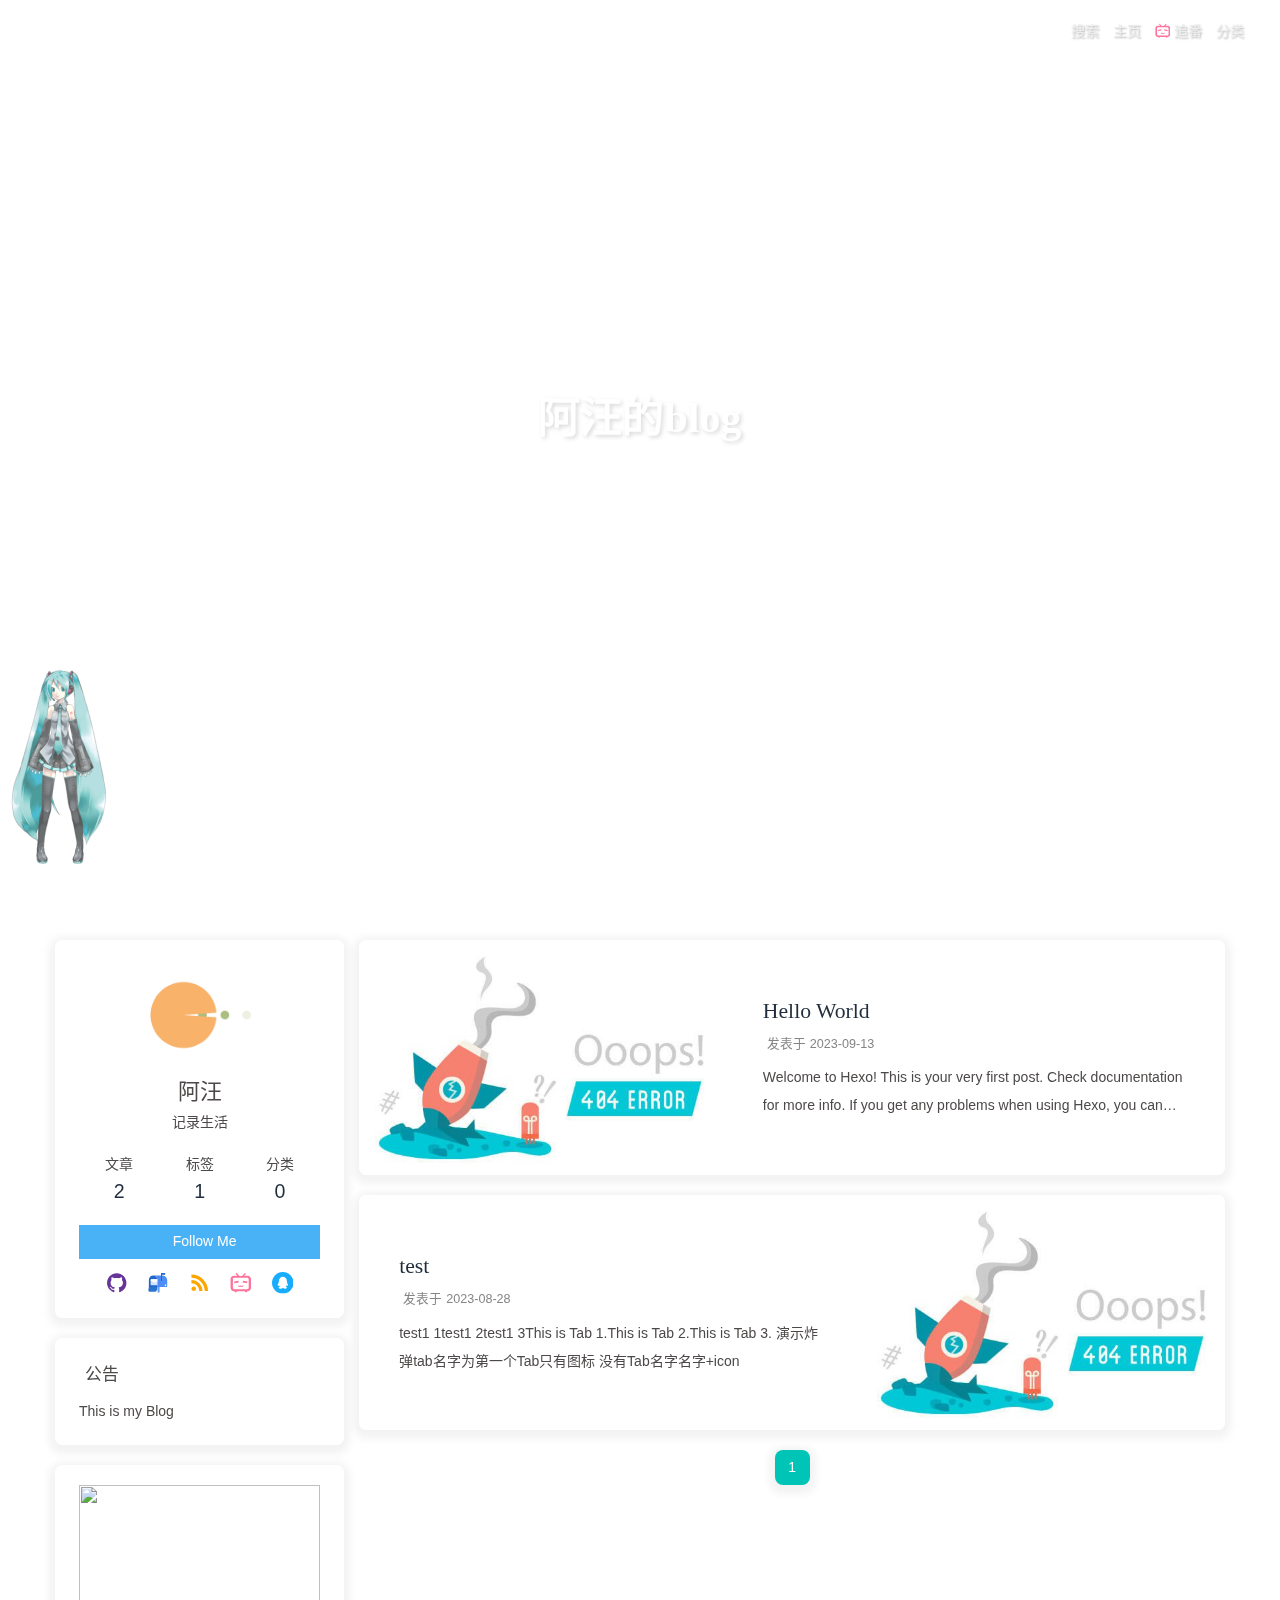
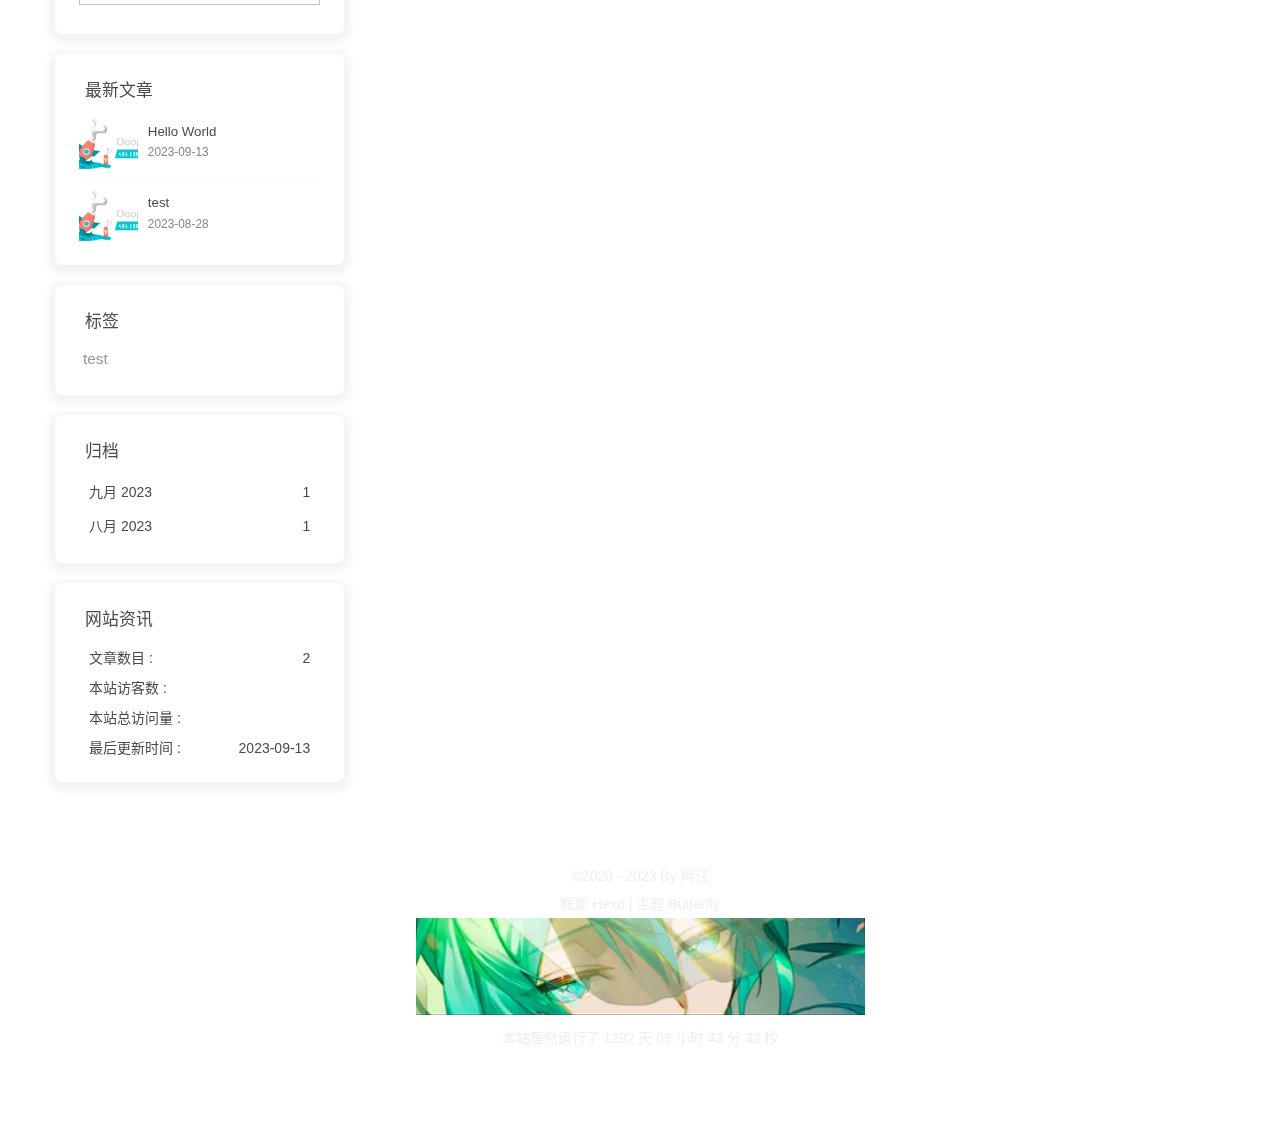
==== commit ed19ad4c: "分类页 Updated By Github Actions" ====
--- a/index.html
+++ b/index.html
@@ -39,7 +39,7 @@
     rightside: false,
   },
   autoDarkmode: false
-}</script><script id="config-diff">var GLOBAL_CONFIG_SITE={title:"阿汪的blog",isPost:!1,isHome:!0,isHighlightShrink:!1,isToc:!1,postUpdate:"2023-09-13 08:27:36"}</script><noscript><style>#nav{opacity:1}.justified-gallery img{opacity:1}#post-meta time,#recent-posts time{display:inline!important}</style></noscript><script>(win=>{
+}</script><script id="config-diff">var GLOBAL_CONFIG_SITE={title:"阿汪的blog",isPost:!1,isHome:!0,isHighlightShrink:!1,isToc:!1,postUpdate:"2023-09-13 08:52:23"}</script><noscript><style>#nav{opacity:1}.justified-gallery img{opacity:1}#post-meta time,#recent-posts time{display:inline!important}</style></noscript><script>(win=>{
     win.saveToLocal = {
       set: function setWithExpiry(key, value, ttl) {
         if (ttl === 0) return
@@ -151,7 +151,7 @@
     document.addEventListener('pjax:send', () => { preloader.initLoading() })
     document.addEventListener('pjax:complete', () => { preloader.endLoading() })
   }
-})()</script><div id="web_bg"></div><div id="sidebar"><div id="menu-mask"></div><div id="sidebar-menus"><div class="avatar-img is-center"><img src="https://s2.loli.net/2023/09/13/KkvntgP3zyu6mh7.png" onerror='onerror=null,src="/img/friend_404.gif"' alt="avatar"></div><div class="sidebar-site-data site-data is-center"><a href="/archives/"><div class="headline">文章</div><div class="length-num">2</div></a><a href="/tags/"><div class="headline">标签</div><div class="length-num">1</div></a><a href="/categories/"><div class="headline">分类</div><div class="length-num">0</div></a></div><hr class="custom-hr"><div class="menus_items"><div class="menus_item"><a class="site-page faa-parent animated-hover" href="/"><i class="fa-fw fas fa-home faa-tada"></i> <span>主页</span></a></div><div class="menus_item"><a class="site-page faa-parent animated-hover" href="/bangumis"><svg class="icon faa-tada" aria-hidden="true"><use xlink:href="#icon-bilibili"></use></svg> <span>追番</span></a></div><div class="menus_item"><a class="site-page faa-parent animated-hover" href="/comments/"><i class="fa-fw fas fa-envelope faa-tada"></i> <span>留言板</span></a></div><div class="menus_item"><a class="site-page faa-parent animated-hover" href="/music/"><i class="fa-fw fas fa-music faa-tada"></i> <span>音乐馆</span></a></div><div class="menus_item"><a class="site-page faa-parent animated-hover" href="/categories/"><i class="fa-fw fas fa-folder-open faa-tada"></i> <span>分类</span></a></div></div></div></div><div class="page" id="body-wrap"><header class="full_page" id="page-header"><nav id="nav"><span id="blog-info"><a href="/" title="阿汪的blog"></a></span><div id="menus"><div id="search-button"><a class="site-page social-icon search" href="javascript:void(0);"><i class="fas fa-search fa-fw"></i> <span>搜索</span></a></div><div class="menus_items"><div class="menus_item"><a class="site-page faa-parent animated-hover" href="/"><i class="fa-fw fas fa-home faa-tada"></i> <span>主页</span></a></div><div class="menus_item"><a class="site-page faa-parent animated-hover" href="/bangumis"><svg class="icon faa-tada" aria-hidden="true"><use xlink:href="#icon-bilibili"></use></svg> <span>追番</span></a></div><div class="menus_item"><a class="site-page faa-parent animated-hover" href="/comments/"><i class="fa-fw fas fa-envelope faa-tada"></i> <span>留言板</span></a></div><div class="menus_item"><a class="site-page faa-parent animated-hover" href="/music/"><i class="fa-fw fas fa-music faa-tada"></i> <span>音乐馆</span></a></div><div class="menus_item"><a class="site-page faa-parent animated-hover" href="/categories/"><i class="fa-fw fas fa-folder-open faa-tada"></i> <span>分类</span></a></div></div><div id="toggle-menu"><a class="site-page" href="javascript:void(0);"><i class="fas fa-bars fa-fw"></i></a></div></div></nav><div id="site-info"><h1 id="site-title">阿汪的blog</h1><div id="site_social_icons"><a class="social-icon faa-parent animated-hover" href="https://github.com/anzhiyu-c" target="_blank" title="Github"><svg class="icon faa-tada" aria-hidden="true"><use xlink:href="#icon-gitHub"></use></svg></a><a class="social-icon faa-parent animated-hover" href="https://mail.qq.com/cgi-bin/qm_share?t=qm_mailme&amp;email=2268025923@qq.com" target="_blank" title="Email"><svg class="icon faa-tada" aria-hidden="true"><use xlink:href="#icon-youxiang"></use></svg></a><a class="social-icon faa-parent animated-hover" href="/atom.xml" target="_blank" title="RSS"><svg class="icon faa-tada" aria-hidden="true"><use xlink:href="#icon-rss"></use></svg></a><a class="social-icon faa-parent animated-hover" href="https://space.bilibili.com/372204786" target="_blank" title="BiliBili"><svg class="icon faa-tada" aria-hidden="true"><use xlink:href="#icon-bilibili"></use></svg></a><a class="social-icon faa-parent animated-hover" href="tencent://Message/?Uin=2268025923&amp;amp;websiteName=local.edu.com:8888=&amp;amp;Menu=yes" target="_blank" title="QQ"><svg class="icon faa-tada" aria-hidden="true"><use xlink:href="#icon-QQ1"></use></svg></a></div></div><div id="scroll-down"><i class="fas fa-angle-down scroll-down-effects"></i></div></header><main class="layout" id="content-inner"><div class="recent-posts" id="recent-posts"><div class="recent-post-item"><div class="post_cover left"><a href="/posts/4a17b156.html" title="Hello World"><img class="post-bg" src="https://i.loli.net/2020/05/01/gkihqEjXxJ5UZ1C.jpg" onerror='this.onerror=null,this.src="/img/404.jpg"' alt="Hello World"></a></div><div class="recent-post-info"><a class="article-title" href="/posts/4a17b156.html" title="Hello World">Hello World</a><div class="article-meta-wrap"><span class="post-meta-date"><i class="far fa-calendar-alt"></i><span class="article-meta-label">发表于</span><time datetime="2023-09-13T08:27:17.844Z" title="发表于 2023-09-13 08:27:17">2023-09-13</time></span></div><div class="content">Welcome to Hexo! This is your very first post. Check documentation for more info. If you get any problems when using Hexo, you can find the answer in troubleshooting or you can ask me on GitHub. Quick StartCreate a new post1$ hexo new &quot;My New Post&quot; More info: Writing Run server1$ hexo server More info: Server Generate static files1$ hexo generate More info: Generating Deploy to remote sites1$ hexo deploy More info: Deployment</div></div></div><div class="recent-post-item"><div class="post_cover right"><a href="/posts/d87f7e0c.html" title="test"><img class="post-bg" src="https://i.loli.net/2020/05/01/gkihqEjXxJ5UZ1C.jpg" onerror='this.onerror=null,this.src="/img/404.jpg"' alt="test"></a></div><div class="recent-post-info"><a class="article-title" href="/posts/d87f7e0c.html" title="test">test</a><div class="article-meta-wrap"><span class="post-meta-date"><i class="far fa-calendar-alt"></i><span class="article-meta-label">发表于</span><time datetime="2023-08-28T15:39:03.000Z" title="发表于 2023-08-28 15:39:03">2023-08-28</time></span></div><div class="content">test1 1test1 2test1 3This is Tab 1.This is Tab 2.This is Tab 3. 演示炸弹tab名字为第一个Tab只有图标 没有Tab名字名字+icon</div></div></div><nav id="pagination"><div class="pagination"><span class="page-number current">1</span></div></nav></div><div class="aside-content" id="aside-content"><div class="card-widget card-info"><div class="is-center"><div class="avatar-img"><img src="https://s2.loli.net/2023/09/13/KkvntgP3zyu6mh7.png" onerror='this.onerror=null,this.src="/img/friend_404.gif"' alt="avatar"></div><div class="author-info__name">阿汪</div><div class="author-info__description">记录生活</div></div><div class="card-info-data site-data is-center"><a href="/archives/"><div class="headline">文章</div><div class="length-num">2</div></a><a href="/tags/"><div class="headline">标签</div><div class="length-num">1</div></a><a href="/categories/"><div class="headline">分类</div><div class="length-num">0</div></a></div><a id="card-info-btn" target="_blank" rel="noopener" href="https://github.com"><i class="fab fa-github"></i><span>Follow Me</span></a><div class="card-info-social-icons is-center"><a class="social-icon faa-parent animated-hover" href="https://github.com/anzhiyu-c" target="_blank" title="Github"><svg class="icon faa-tada" aria-hidden="true"><use xlink:href="#icon-gitHub"></use></svg></a><a class="social-icon faa-parent animated-hover" href="https://mail.qq.com/cgi-bin/qm_share?t=qm_mailme&amp;email=2268025923@qq.com" target="_blank" title="Email"><svg class="icon faa-tada" aria-hidden="true"><use xlink:href="#icon-youxiang"></use></svg></a><a class="social-icon faa-parent animated-hover" href="/atom.xml" target="_blank" title="RSS"><svg class="icon faa-tada" aria-hidden="true"><use xlink:href="#icon-rss"></use></svg></a><a class="social-icon faa-parent animated-hover" href="https://space.bilibili.com/372204786" target="_blank" title="BiliBili"><svg class="icon faa-tada" aria-hidden="true"><use xlink:href="#icon-bilibili"></use></svg></a><a class="social-icon faa-parent animated-hover" href="tencent://Message/?Uin=2268025923&amp;amp;websiteName=local.edu.com:8888=&amp;amp;Menu=yes" target="_blank" title="QQ"><svg class="icon faa-tada" aria-hidden="true"><use xlink:href="#icon-QQ1"></use></svg></a></div></div><div class="card-widget card-announcement"><div class="item-headline"><i class="fas fa-bullhorn fa-shake"></i><span>公告</span></div><div class="announcement_content">This is my Blog</div></div><div class="sticky_layout"><div class="card-widget card-recent-post"><div class="item-headline"><i class="fas fa-history"></i><span>最新文章</span></div><div class="aside-list"><div class="aside-list-item"><a class="thumbnail" href="/posts/4a17b156.html" title="Hello World"><img src="https://i.loli.net/2020/05/01/gkihqEjXxJ5UZ1C.jpg" onerror='this.onerror=null,this.src="/img/404.jpg"' alt="Hello World"></a><div class="content"><a class="title" href="/posts/4a17b156.html" title="Hello World">Hello World</a><time datetime="2023-09-13T08:27:17.844Z" title="发表于 2023-09-13 08:27:17">2023-09-13</time></div></div><div class="aside-list-item"><a class="thumbnail" href="/posts/d87f7e0c.html" title="test"><img src="https://i.loli.net/2020/05/01/gkihqEjXxJ5UZ1C.jpg" onerror='this.onerror=null,this.src="/img/404.jpg"' alt="test"></a><div class="content"><a class="title" href="/posts/d87f7e0c.html" title="test">test</a><time datetime="2023-08-28T15:39:03.000Z" title="发表于 2023-08-28 15:39:03">2023-08-28</time></div></div></div></div><div class="card-widget card-tags"><div class="item-headline"><i class="fas fa-tags"></i><span>标签</span></div><div class="card-tag-cloud"><a href="/tags/test/" style="font-size:1.1em;color:#999">test</a></div></div><div class="card-widget card-archives"><div class="item-headline"><i class="fas fa-archive"></i><span>归档</span></div><ul class="card-archive-list"><li class="card-archive-list-item"><a class="card-archive-list-link" href="/archives/2023/09/"><span class="card-archive-list-date">九月 2023</span><span class="card-archive-list-count">1</span></a></li><li class="card-archive-list-item"><a class="card-archive-list-link" href="/archives/2023/08/"><span class="card-archive-list-date">八月 2023</span><span class="card-archive-list-count">1</span></a></li></ul></div><div class="card-widget card-webinfo"><div class="item-headline"><i class="fas fa-chart-line"></i><span>网站资讯</span></div><div class="webinfo"><div class="webinfo-item"><div class="item-name">文章数目 :</div><div class="item-count">2</div></div><div class="webinfo-item"><div class="item-name">本站访客数 :</div><div class="item-count" id="busuanzi_value_site_uv"><i class="fa-solid fa-spinner fa-spin"></i></div></div><div class="webinfo-item"><div class="item-name">本站总访问量 :</div><div class="item-count" id="busuanzi_value_site_pv"><i class="fa-solid fa-spinner fa-spin"></i></div></div><div class="webinfo-item"><div class="item-name">最后更新时间 :</div><div class="item-count" id="last-push-date" data-lastpushdate="2023-09-13T08:27:36.171Z"><i class="fa-solid fa-spinner fa-spin"></i></div></div></div></div></div></div></main><footer id="footer"><div id="footer-wrap"><div class="copyright">&copy;2020 - 2023 By 阿汪</div><div class="framework-info"><span>框架</span> <a target="_blank" rel="noopener" href="https://hexo.io">Hexo</a><span class="footer-separator">|</span><span>主题</span> <a target="_blank" rel="noopener" href="https://github.com/jerryc127/hexo-theme-butterfly">Butterfly</a></div></div></footer></div><div id="rightside"><div id="rightside-config-hide"><button id="translateLink" type="button" title="简繁转换">繁</button><button id="darkmode" type="button" title="浅色和深色模式转换"><i class="fas fa-adjust"></i></button><button id="hide-aside-btn" type="button" title="单栏和双栏切换"><i class="fas fa-arrows-alt-h"></i></button></div><div id="rightside-config-show"><button id="rightside_config" type="button" title="设置"><i class="fas fa-cog fa-spin"></i></button><button id="go-up" type="button" title="回到顶部"><span class="scroll-percent"></span><i class="fas fa-arrow-up"></i></button></div></div><div class="js-pjax" id="rightMenu"><div class="rightMenu-group rightMenu-small"><a class="rightMenu-item" href="javascript:window.history.back();"><i class="fa fa-arrow-left"></i></a><a class="rightMenu-item" href="javascript:window.history.forward();"><i class="fa fa-arrow-right"></i></a><a class="rightMenu-item" href="javascript:window.location.reload();"><i class="fa fa-refresh"></i></a><a class="rightMenu-item" href="javascript:rmf.scrollToTop();"><i class="fa fa-arrow-up"></i></a></div><div class="rightMenu-group rightMenu-line hide" id="menu-text"><a class="rightMenu-item" href="javascript:rmf.copySelect();"><i class="fa fa-copy"></i><span>复制</span></a><a class="rightMenu-item" href="javascript:window.open(&quot;https://www.baidu.com/s?wd=&quot;+window.getSelection().toString());window.location.reload();"><i class="iconfont icon-baidu"></i><span>百度搜索</span></a><a class="rightMenu-item" href="javascript:rmf.searchinThisPage();"><i class="fas fa-search"></i><span>站内搜索</span></a></div><div class="rightMenu-group rightMenu-line hide" id="menu-too"><a class="rightMenu-item" href="javascript:window.open(window.getSelection().toString());window.location.reload();"><i class="fa fa-link"></i><span>转到链接</span></a></div><div class="rightMenu-group rightMenu-line hide" id="menu-paste"><a class="rightMenu-item" href="javascript:rmf.paste()"><i class="fa fa-copy"></i><span>粘贴</span></a><a class="rightMenu-item" href="javascript:rmf.copyWordsLink()"><i class="fa fa-link"></i><span>复制本文地址</span></a></div><div class="rightMenu-group rightMenu-line hide" id="menu-to"><a class="rightMenu-item" href="javascript:rmf.openWithNewTab()"><i class="fa fa-window-restore"></i><span>新窗口打开</span></a><a class="rightMenu-item" id="menu-too" href="javascript:rmf.open()"><i class="fa fa-link"></i><span>转到链接</span></a><a class="rightMenu-item" href="javascript:rmf.copyLink()"><i class="fa fa-copy"></i><span>复制链接</span></a></div><div class="rightMenu-group rightMenu-line hide" id="menu-img"><a class="rightMenu-item" href="javascript:rmf.saveAs()"><i class="fa fa-download"></i><span>保存图片</span></a><a class="rightMenu-item" href="javascript:rmf.openWithNewTab()"><i class="fa fa-window-restore"></i><span>在新窗口打开</span></a><a class="rightMenu-item" href="javascript:rmf.click()"><i class="fa fa-arrows-alt"></i><span>全屏显示</span></a><a class="rightMenu-item" href="javascript:rmf.copyLink()"><i class="fa fa-copy"></i><span>复制图片链接</span></a></div><div class="rightMenu-group rightMenu-line"><a class="rightMenu-item" href="javascript:rmf.switchDarkMode();"><i class="fa fa-moon"></i><span>昼夜切换</span></a><a class="rightMenu-item" href="javascript:rmf.switchReadMode();"><i class="fa fa-book"></i><span>阅读模式</span></a><a class="rightMenu-item" href="javascript:fullScreen();"><i class="fas fa-expand"></i><span>进入全屏</span></a></div></div><div><script src="/js/utils.js"></script><script src="/js/main.js"></script><script src="/js/tw_cn.js"></script><script src="https://cdn.jsdelivr.net/npm/@fancyapps/ui/dist/fancybox/fancybox.umd.min.js"></script><div class="js-pjax"></div><div class="aplayer no-destroy" data-id="5224868343" data-server="netease" data-type="playlist" data-order="list" data-fixed="true" data-preload="auto" data-autoplay="false" data-mutex="true"></div><script src="https://npm.elemecdn.com/jquery@latest/dist/jquery.min.js"></script><script src="/js/rightmenu.js"></script><script>let tianliGPT_postSelector = '\#post \#article-container';let tianliGPT_key = '5b4e289fa0dea3b35c0d';</script><script src="https://cdn1.tianli0.top/gh/zhheo/Post-Abstract-AI@0.7/tianli_gpt.js"></script><link rel="stylesheet" href="https://cdn.jsdelivr.net/npm/aplayer/dist/APlayer.min.css" media="print" onload='this.media="all"'><script src="https://cdn.jsdelivr.net/npm/aplayer/dist/APlayer.min.js"></script><script src="https://cdn.jsdelivr.net/npm/butterfly-extsrc/metingjs/dist/Meting.min.js"></script><script src="https://cdn.jsdelivr.net/npm/pjax/pjax.min.js"></script><script>let pjaxSelectors = ["head > title","#config-diff","#body-wrap","#rightside-config-hide","#rightside-config-show",".js-pjax"]
+})()</script><div id="web_bg"></div><div id="sidebar"><div id="menu-mask"></div><div id="sidebar-menus"><div class="avatar-img is-center"><img src="https://s2.loli.net/2023/09/13/KkvntgP3zyu6mh7.png" onerror='onerror=null,src="/img/friend_404.gif"' alt="avatar"></div><div class="sidebar-site-data site-data is-center"><a href="/archives/"><div class="headline">文章</div><div class="length-num">2</div></a><a href="/tags/"><div class="headline">标签</div><div class="length-num">1</div></a><a href="/categories/"><div class="headline">分类</div><div class="length-num">0</div></a></div><hr class="custom-hr"><div class="menus_items"><div class="menus_item"><a class="site-page faa-parent animated-hover" href="/"><i class="fa-fw fas fa-home faa-tada"></i> <span>主页</span></a></div><div class="menus_item"><a class="site-page faa-parent animated-hover" href="/bangumis"><svg class="icon faa-tada" aria-hidden="true"><use xlink:href="#icon-bilibili"></use></svg> <span>追番</span></a></div><div class="menus_item"><a class="site-page faa-parent animated-hover" href="/categories/"><i class="fa-fw fas fa-folder-open faa-tada"></i> <span>分类</span></a></div></div></div></div><div class="page" id="body-wrap"><header class="full_page" id="page-header"><nav id="nav"><span id="blog-info"><a href="/" title="阿汪的blog"></a></span><div id="menus"><div id="search-button"><a class="site-page social-icon search" href="javascript:void(0);"><i class="fas fa-search fa-fw"></i> <span>搜索</span></a></div><div class="menus_items"><div class="menus_item"><a class="site-page faa-parent animated-hover" href="/"><i class="fa-fw fas fa-home faa-tada"></i> <span>主页</span></a></div><div class="menus_item"><a class="site-page faa-parent animated-hover" href="/bangumis"><svg class="icon faa-tada" aria-hidden="true"><use xlink:href="#icon-bilibili"></use></svg> <span>追番</span></a></div><div class="menus_item"><a class="site-page faa-parent animated-hover" href="/categories/"><i class="fa-fw fas fa-folder-open faa-tada"></i> <span>分类</span></a></div></div><div id="toggle-menu"><a class="site-page" href="javascript:void(0);"><i class="fas fa-bars fa-fw"></i></a></div></div></nav><div id="site-info"><h1 id="site-title">阿汪的blog</h1><div id="site_social_icons"><a class="social-icon faa-parent animated-hover" href="https://github.com/anzhiyu-c" target="_blank" title="Github"><svg class="icon faa-tada" aria-hidden="true"><use xlink:href="#icon-gitHub"></use></svg></a><a class="social-icon faa-parent animated-hover" href="https://mail.qq.com/cgi-bin/qm_share?t=qm_mailme&amp;email=2268025923@qq.com" target="_blank" title="Email"><svg class="icon faa-tada" aria-hidden="true"><use xlink:href="#icon-youxiang"></use></svg></a><a class="social-icon faa-parent animated-hover" href="/atom.xml" target="_blank" title="RSS"><svg class="icon faa-tada" aria-hidden="true"><use xlink:href="#icon-rss"></use></svg></a><a class="social-icon faa-parent animated-hover" href="https://space.bilibili.com/372204786" target="_blank" title="BiliBili"><svg class="icon faa-tada" aria-hidden="true"><use xlink:href="#icon-bilibili"></use></svg></a><a class="social-icon faa-parent animated-hover" href="tencent://Message/?Uin=2268025923&amp;amp;websiteName=local.edu.com:8888=&amp;amp;Menu=yes" target="_blank" title="QQ"><svg class="icon faa-tada" aria-hidden="true"><use xlink:href="#icon-QQ1"></use></svg></a></div></div><div id="scroll-down"><i class="fas fa-angle-down scroll-down-effects"></i></div></header><main class="layout" id="content-inner"><div class="recent-posts" id="recent-posts"><div class="recent-post-item"><div class="post_cover left"><a href="/posts/4a17b156.html" title="Hello World"><img class="post-bg" src="https://i.loli.net/2020/05/01/gkihqEjXxJ5UZ1C.jpg" onerror='this.onerror=null,this.src="/img/404.jpg"' alt="Hello World"></a></div><div class="recent-post-info"><a class="article-title" href="/posts/4a17b156.html" title="Hello World">Hello World</a><div class="article-meta-wrap"><span class="post-meta-date"><i class="far fa-calendar-alt"></i><span class="article-meta-label">发表于</span><time datetime="2023-09-13T08:52:05.931Z" title="发表于 2023-09-13 08:52:05">2023-09-13</time></span></div><div class="content">Welcome to Hexo! This is your very first post. Check documentation for more info. If you get any problems when using Hexo, you can find the answer in troubleshooting or you can ask me on GitHub. Quick StartCreate a new post1$ hexo new &quot;My New Post&quot; More info: Writing Run server1$ hexo server More info: Server Generate static files1$ hexo generate More info: Generating Deploy to remote sites1$ hexo deploy More info: Deployment</div></div></div><div class="recent-post-item"><div class="post_cover right"><a href="/posts/d87f7e0c.html" title="test"><img class="post-bg" src="https://i.loli.net/2020/05/01/gkihqEjXxJ5UZ1C.jpg" onerror='this.onerror=null,this.src="/img/404.jpg"' alt="test"></a></div><div class="recent-post-info"><a class="article-title" href="/posts/d87f7e0c.html" title="test">test</a><div class="article-meta-wrap"><span class="post-meta-date"><i class="far fa-calendar-alt"></i><span class="article-meta-label">发表于</span><time datetime="2023-08-28T15:39:03.000Z" title="发表于 2023-08-28 15:39:03">2023-08-28</time></span></div><div class="content">test1 1test1 2test1 3This is Tab 1.This is Tab 2.This is Tab 3. 演示炸弹tab名字为第一个Tab只有图标 没有Tab名字名字+icon</div></div></div><nav id="pagination"><div class="pagination"><span class="page-number current">1</span></div></nav></div><div class="aside-content" id="aside-content"><div class="card-widget card-info"><div class="is-center"><div class="avatar-img"><img src="https://s2.loli.net/2023/09/13/KkvntgP3zyu6mh7.png" onerror='this.onerror=null,this.src="/img/friend_404.gif"' alt="avatar"></div><div class="author-info__name">阿汪</div><div class="author-info__description">记录生活</div></div><div class="card-info-data site-data is-center"><a href="/archives/"><div class="headline">文章</div><div class="length-num">2</div></a><a href="/tags/"><div class="headline">标签</div><div class="length-num">1</div></a><a href="/categories/"><div class="headline">分类</div><div class="length-num">0</div></a></div><a id="card-info-btn" target="_blank" rel="noopener" href="https://github.com"><i class="fab fa-github"></i><span>Follow Me</span></a><div class="card-info-social-icons is-center"><a class="social-icon faa-parent animated-hover" href="https://github.com/anzhiyu-c" target="_blank" title="Github"><svg class="icon faa-tada" aria-hidden="true"><use xlink:href="#icon-gitHub"></use></svg></a><a class="social-icon faa-parent animated-hover" href="https://mail.qq.com/cgi-bin/qm_share?t=qm_mailme&amp;email=2268025923@qq.com" target="_blank" title="Email"><svg class="icon faa-tada" aria-hidden="true"><use xlink:href="#icon-youxiang"></use></svg></a><a class="social-icon faa-parent animated-hover" href="/atom.xml" target="_blank" title="RSS"><svg class="icon faa-tada" aria-hidden="true"><use xlink:href="#icon-rss"></use></svg></a><a class="social-icon faa-parent animated-hover" href="https://space.bilibili.com/372204786" target="_blank" title="BiliBili"><svg class="icon faa-tada" aria-hidden="true"><use xlink:href="#icon-bilibili"></use></svg></a><a class="social-icon faa-parent animated-hover" href="tencent://Message/?Uin=2268025923&amp;amp;websiteName=local.edu.com:8888=&amp;amp;Menu=yes" target="_blank" title="QQ"><svg class="icon faa-tada" aria-hidden="true"><use xlink:href="#icon-QQ1"></use></svg></a></div></div><div class="card-widget card-announcement"><div class="item-headline"><i class="fas fa-bullhorn fa-shake"></i><span>公告</span></div><div class="announcement_content">This is my Blog</div></div><div class="sticky_layout"><div class="card-widget card-recent-post"><div class="item-headline"><i class="fas fa-history"></i><span>最新文章</span></div><div class="aside-list"><div class="aside-list-item"><a class="thumbnail" href="/posts/4a17b156.html" title="Hello World"><img src="https://i.loli.net/2020/05/01/gkihqEjXxJ5UZ1C.jpg" onerror='this.onerror=null,this.src="/img/404.jpg"' alt="Hello World"></a><div class="content"><a class="title" href="/posts/4a17b156.html" title="Hello World">Hello World</a><time datetime="2023-09-13T08:52:05.931Z" title="发表于 2023-09-13 08:52:05">2023-09-13</time></div></div><div class="aside-list-item"><a class="thumbnail" href="/posts/d87f7e0c.html" title="test"><img src="https://i.loli.net/2020/05/01/gkihqEjXxJ5UZ1C.jpg" onerror='this.onerror=null,this.src="/img/404.jpg"' alt="test"></a><div class="content"><a class="title" href="/posts/d87f7e0c.html" title="test">test</a><time datetime="2023-08-28T15:39:03.000Z" title="发表于 2023-08-28 15:39:03">2023-08-28</time></div></div></div></div><div class="card-widget card-tags"><div class="item-headline"><i class="fas fa-tags"></i><span>标签</span></div><div class="card-tag-cloud"><a href="/tags/test/" style="font-size:1.1em;color:#999">test</a></div></div><div class="card-widget card-archives"><div class="item-headline"><i class="fas fa-archive"></i><span>归档</span></div><ul class="card-archive-list"><li class="card-archive-list-item"><a class="card-archive-list-link" href="/archives/2023/09/"><span class="card-archive-list-date">九月 2023</span><span class="card-archive-list-count">1</span></a></li><li class="card-archive-list-item"><a class="card-archive-list-link" href="/archives/2023/08/"><span class="card-archive-list-date">八月 2023</span><span class="card-archive-list-count">1</span></a></li></ul></div><div class="card-widget card-webinfo"><div class="item-headline"><i class="fas fa-chart-line"></i><span>网站资讯</span></div><div class="webinfo"><div class="webinfo-item"><div class="item-name">文章数目 :</div><div class="item-count">2</div></div><div class="webinfo-item"><div class="item-name">本站访客数 :</div><div class="item-count" id="busuanzi_value_site_uv"><i class="fa-solid fa-spinner fa-spin"></i></div></div><div class="webinfo-item"><div class="item-name">本站总访问量 :</div><div class="item-count" id="busuanzi_value_site_pv"><i class="fa-solid fa-spinner fa-spin"></i></div></div><div class="webinfo-item"><div class="item-name">最后更新时间 :</div><div class="item-count" id="last-push-date" data-lastpushdate="2023-09-13T08:52:23.427Z"><i class="fa-solid fa-spinner fa-spin"></i></div></div></div></div></div></div></main><footer id="footer"><div id="footer-wrap"><div class="copyright">&copy;2020 - 2023 By 阿汪</div><div class="framework-info"><span>框架</span> <a target="_blank" rel="noopener" href="https://hexo.io">Hexo</a><span class="footer-separator">|</span><span>主题</span> <a target="_blank" rel="noopener" href="https://github.com/jerryc127/hexo-theme-butterfly">Butterfly</a></div></div></footer></div><div id="rightside"><div id="rightside-config-hide"><button id="translateLink" type="button" title="简繁转换">繁</button><button id="darkmode" type="button" title="浅色和深色模式转换"><i class="fas fa-adjust"></i></button><button id="hide-aside-btn" type="button" title="单栏和双栏切换"><i class="fas fa-arrows-alt-h"></i></button></div><div id="rightside-config-show"><button id="rightside_config" type="button" title="设置"><i class="fas fa-cog fa-spin"></i></button><button id="go-up" type="button" title="回到顶部"><span class="scroll-percent"></span><i class="fas fa-arrow-up"></i></button></div></div><div class="js-pjax" id="rightMenu"><div class="rightMenu-group rightMenu-small"><a class="rightMenu-item" href="javascript:window.history.back();"><i class="fa fa-arrow-left"></i></a><a class="rightMenu-item" href="javascript:window.history.forward();"><i class="fa fa-arrow-right"></i></a><a class="rightMenu-item" href="javascript:window.location.reload();"><i class="fa fa-refresh"></i></a><a class="rightMenu-item" href="javascript:rmf.scrollToTop();"><i class="fa fa-arrow-up"></i></a></div><div class="rightMenu-group rightMenu-line hide" id="menu-text"><a class="rightMenu-item" href="javascript:rmf.copySelect();"><i class="fa fa-copy"></i><span>复制</span></a><a class="rightMenu-item" href="javascript:window.open(&quot;https://www.baidu.com/s?wd=&quot;+window.getSelection().toString());window.location.reload();"><i class="iconfont icon-baidu"></i><span>百度搜索</span></a><a class="rightMenu-item" href="javascript:rmf.searchinThisPage();"><i class="fas fa-search"></i><span>站内搜索</span></a></div><div class="rightMenu-group rightMenu-line hide" id="menu-too"><a class="rightMenu-item" href="javascript:window.open(window.getSelection().toString());window.location.reload();"><i class="fa fa-link"></i><span>转到链接</span></a></div><div class="rightMenu-group rightMenu-line hide" id="menu-paste"><a class="rightMenu-item" href="javascript:rmf.paste()"><i class="fa fa-copy"></i><span>粘贴</span></a><a class="rightMenu-item" href="javascript:rmf.copyWordsLink()"><i class="fa fa-link"></i><span>复制本文地址</span></a></div><div class="rightMenu-group rightMenu-line hide" id="menu-to"><a class="rightMenu-item" href="javascript:rmf.openWithNewTab()"><i class="fa fa-window-restore"></i><span>新窗口打开</span></a><a class="rightMenu-item" id="menu-too" href="javascript:rmf.open()"><i class="fa fa-link"></i><span>转到链接</span></a><a class="rightMenu-item" href="javascript:rmf.copyLink()"><i class="fa fa-copy"></i><span>复制链接</span></a></div><div class="rightMenu-group rightMenu-line hide" id="menu-img"><a class="rightMenu-item" href="javascript:rmf.saveAs()"><i class="fa fa-download"></i><span>保存图片</span></a><a class="rightMenu-item" href="javascript:rmf.openWithNewTab()"><i class="fa fa-window-restore"></i><span>在新窗口打开</span></a><a class="rightMenu-item" href="javascript:rmf.click()"><i class="fa fa-arrows-alt"></i><span>全屏显示</span></a><a class="rightMenu-item" href="javascript:rmf.copyLink()"><i class="fa fa-copy"></i><span>复制图片链接</span></a></div><div class="rightMenu-group rightMenu-line"><a class="rightMenu-item" href="javascript:rmf.switchDarkMode();"><i class="fa fa-moon"></i><span>昼夜切换</span></a><a class="rightMenu-item" href="javascript:rmf.switchReadMode();"><i class="fa fa-book"></i><span>阅读模式</span></a><a class="rightMenu-item" href="javascript:fullScreen();"><i class="fas fa-expand"></i><span>进入全屏</span></a></div></div><div><script src="/js/utils.js"></script><script src="/js/main.js"></script><script src="/js/tw_cn.js"></script><script src="https://cdn.jsdelivr.net/npm/@fancyapps/ui/dist/fancybox/fancybox.umd.min.js"></script><div class="js-pjax"></div><div class="aplayer no-destroy" data-id="5224868343" data-server="netease" data-type="playlist" data-order="list" data-fixed="true" data-preload="auto" data-autoplay="false" data-mutex="true"></div><script src="https://npm.elemecdn.com/jquery@latest/dist/jquery.min.js"></script><script src="/js/rightmenu.js"></script><script>let tianliGPT_postSelector = '\#post \#article-container';let tianliGPT_key = '5b4e289fa0dea3b35c0d';</script><script src="https://cdn1.tianli0.top/gh/zhheo/Post-Abstract-AI@0.7/tianli_gpt.js"></script><link rel="stylesheet" href="https://cdn.jsdelivr.net/npm/aplayer/dist/APlayer.min.css" media="print" onload='this.media="all"'><script src="https://cdn.jsdelivr.net/npm/aplayer/dist/APlayer.min.js"></script><script src="https://cdn.jsdelivr.net/npm/butterfly-extsrc/metingjs/dist/Meting.min.js"></script><script src="https://cdn.jsdelivr.net/npm/pjax/pjax.min.js"></script><script>let pjaxSelectors = ["head > title","#config-diff","#body-wrap","#rightside-config-hide","#rightside-config-show",".js-pjax"]
 
 var pjax = new Pjax({
   elements: 'a:not([target="_blank"])',
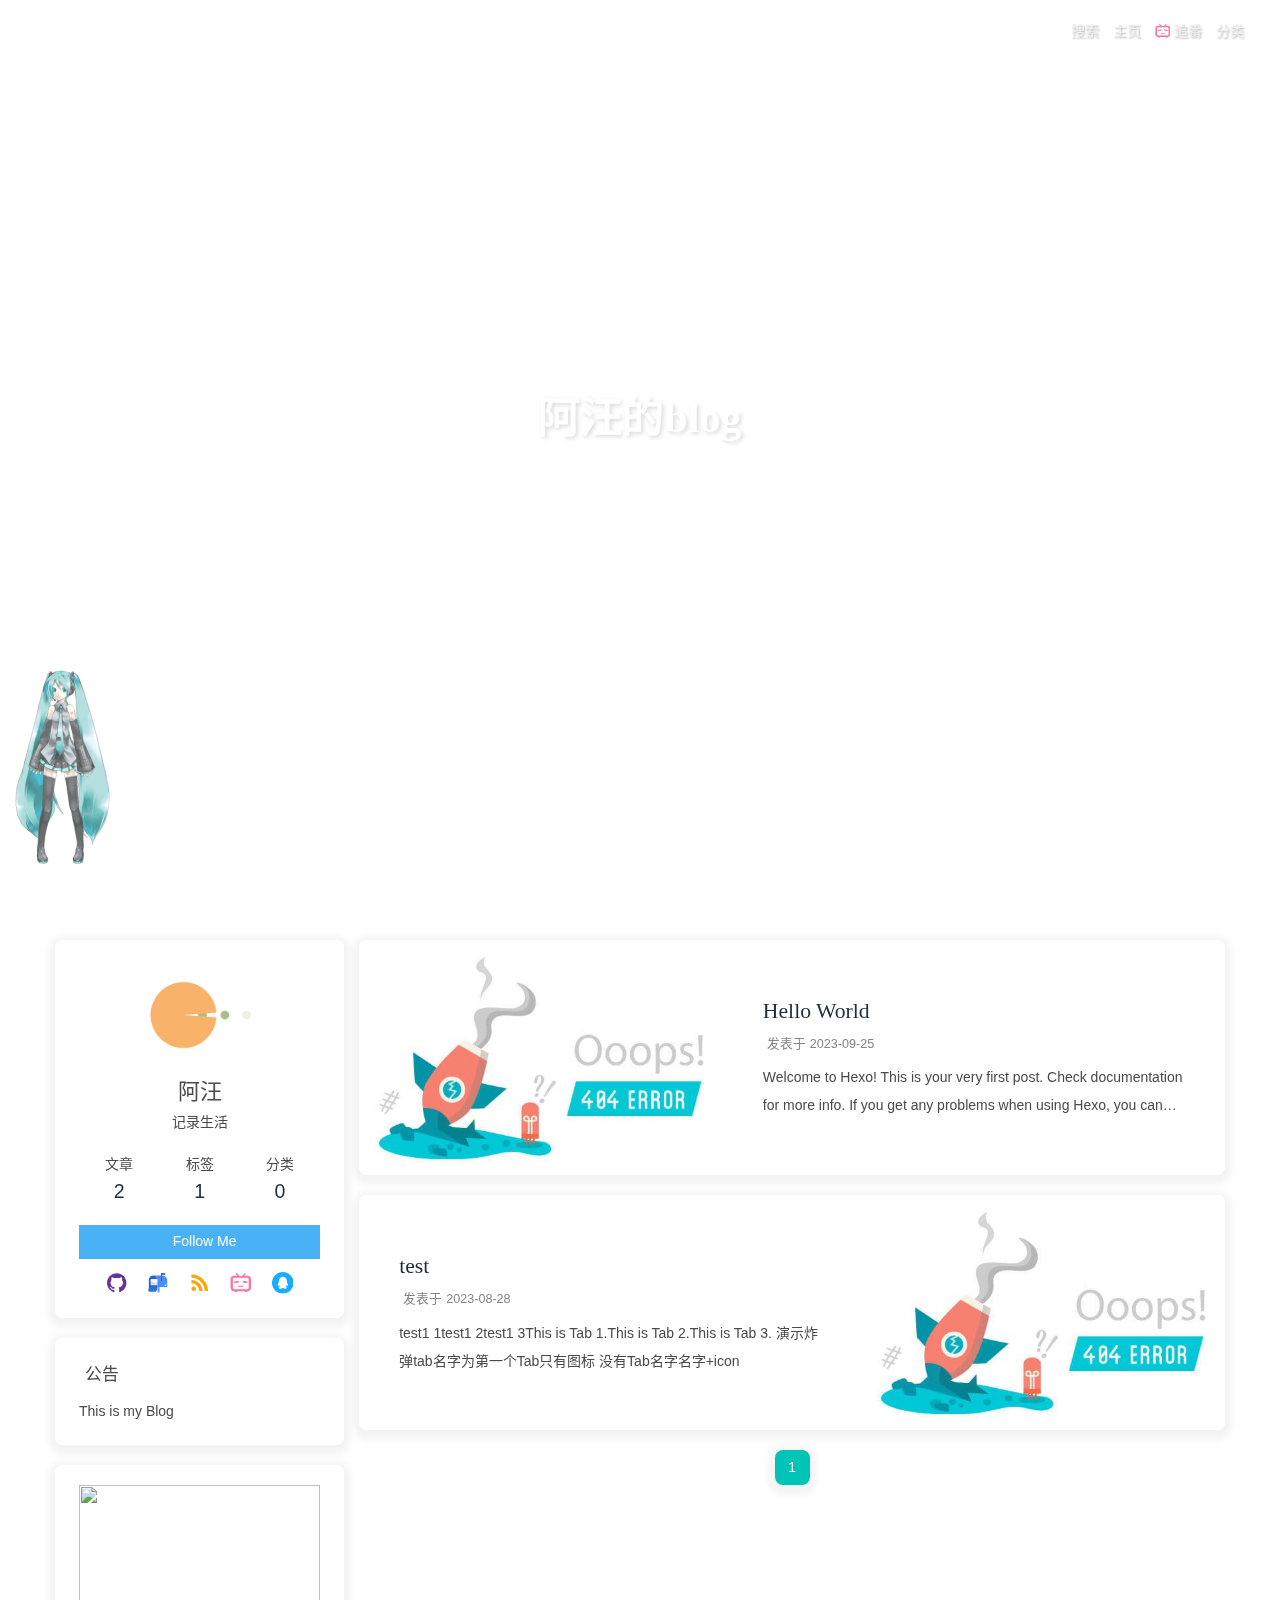
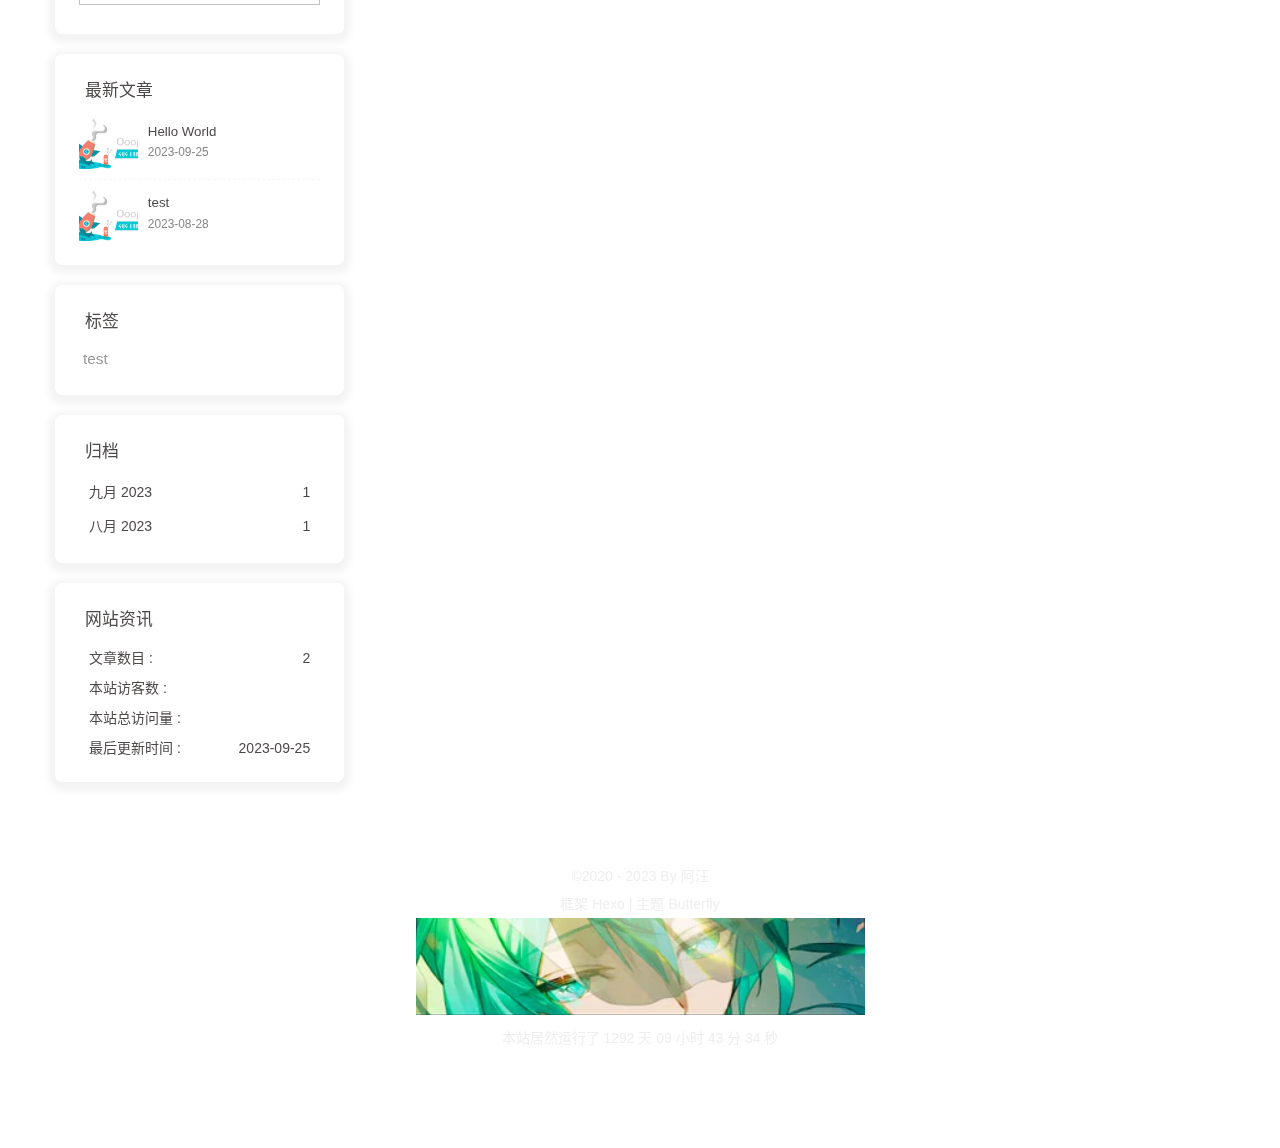
==== commit bf893fd1: "分类页 Updated By Github Actions" ====
--- a/index.html
+++ b/index.html
@@ -39,7 +39,7 @@
     rightside: false,
   },
   autoDarkmode: false
-}</script><script id="config-diff">var GLOBAL_CONFIG_SITE={title:"阿汪的blog",isPost:!1,isHome:!0,isHighlightShrink:!1,isToc:!1,postUpdate:"2023-09-13 08:52:23"}</script><noscript><style>#nav{opacity:1}.justified-gallery img{opacity:1}#post-meta time,#recent-posts time{display:inline!important}</style></noscript><script>(win=>{
+}</script><script id="config-diff">var GLOBAL_CONFIG_SITE={title:"阿汪的blog",isPost:!1,isHome:!0,isHighlightShrink:!1,isToc:!1,postUpdate:"2023-09-25 06:04:04"}</script><noscript><style>#nav{opacity:1}.justified-gallery img{opacity:1}#post-meta time,#recent-posts time{display:inline!important}</style></noscript><script>(win=>{
     win.saveToLocal = {
       set: function setWithExpiry(key, value, ttl) {
         if (ttl === 0) return
@@ -151,7 +151,7 @@
     document.addEventListener('pjax:send', () => { preloader.initLoading() })
     document.addEventListener('pjax:complete', () => { preloader.endLoading() })
   }
-})()</script><div id="web_bg"></div><div id="sidebar"><div id="menu-mask"></div><div id="sidebar-menus"><div class="avatar-img is-center"><img src="https://s2.loli.net/2023/09/13/KkvntgP3zyu6mh7.png" onerror='onerror=null,src="/img/friend_404.gif"' alt="avatar"></div><div class="sidebar-site-data site-data is-center"><a href="/archives/"><div class="headline">文章</div><div class="length-num">2</div></a><a href="/tags/"><div class="headline">标签</div><div class="length-num">1</div></a><a href="/categories/"><div class="headline">分类</div><div class="length-num">0</div></a></div><hr class="custom-hr"><div class="menus_items"><div class="menus_item"><a class="site-page faa-parent animated-hover" href="/"><i class="fa-fw fas fa-home faa-tada"></i> <span>主页</span></a></div><div class="menus_item"><a class="site-page faa-parent animated-hover" href="/bangumis"><svg class="icon faa-tada" aria-hidden="true"><use xlink:href="#icon-bilibili"></use></svg> <span>追番</span></a></div><div class="menus_item"><a class="site-page faa-parent animated-hover" href="/categories/"><i class="fa-fw fas fa-folder-open faa-tada"></i> <span>分类</span></a></div></div></div></div><div class="page" id="body-wrap"><header class="full_page" id="page-header"><nav id="nav"><span id="blog-info"><a href="/" title="阿汪的blog"></a></span><div id="menus"><div id="search-button"><a class="site-page social-icon search" href="javascript:void(0);"><i class="fas fa-search fa-fw"></i> <span>搜索</span></a></div><div class="menus_items"><div class="menus_item"><a class="site-page faa-parent animated-hover" href="/"><i class="fa-fw fas fa-home faa-tada"></i> <span>主页</span></a></div><div class="menus_item"><a class="site-page faa-parent animated-hover" href="/bangumis"><svg class="icon faa-tada" aria-hidden="true"><use xlink:href="#icon-bilibili"></use></svg> <span>追番</span></a></div><div class="menus_item"><a class="site-page faa-parent animated-hover" href="/categories/"><i class="fa-fw fas fa-folder-open faa-tada"></i> <span>分类</span></a></div></div><div id="toggle-menu"><a class="site-page" href="javascript:void(0);"><i class="fas fa-bars fa-fw"></i></a></div></div></nav><div id="site-info"><h1 id="site-title">阿汪的blog</h1><div id="site_social_icons"><a class="social-icon faa-parent animated-hover" href="https://github.com/anzhiyu-c" target="_blank" title="Github"><svg class="icon faa-tada" aria-hidden="true"><use xlink:href="#icon-gitHub"></use></svg></a><a class="social-icon faa-parent animated-hover" href="https://mail.qq.com/cgi-bin/qm_share?t=qm_mailme&amp;email=2268025923@qq.com" target="_blank" title="Email"><svg class="icon faa-tada" aria-hidden="true"><use xlink:href="#icon-youxiang"></use></svg></a><a class="social-icon faa-parent animated-hover" href="/atom.xml" target="_blank" title="RSS"><svg class="icon faa-tada" aria-hidden="true"><use xlink:href="#icon-rss"></use></svg></a><a class="social-icon faa-parent animated-hover" href="https://space.bilibili.com/372204786" target="_blank" title="BiliBili"><svg class="icon faa-tada" aria-hidden="true"><use xlink:href="#icon-bilibili"></use></svg></a><a class="social-icon faa-parent animated-hover" href="tencent://Message/?Uin=2268025923&amp;amp;websiteName=local.edu.com:8888=&amp;amp;Menu=yes" target="_blank" title="QQ"><svg class="icon faa-tada" aria-hidden="true"><use xlink:href="#icon-QQ1"></use></svg></a></div></div><div id="scroll-down"><i class="fas fa-angle-down scroll-down-effects"></i></div></header><main class="layout" id="content-inner"><div class="recent-posts" id="recent-posts"><div class="recent-post-item"><div class="post_cover left"><a href="/posts/4a17b156.html" title="Hello World"><img class="post-bg" src="https://i.loli.net/2020/05/01/gkihqEjXxJ5UZ1C.jpg" onerror='this.onerror=null,this.src="/img/404.jpg"' alt="Hello World"></a></div><div class="recent-post-info"><a class="article-title" href="/posts/4a17b156.html" title="Hello World">Hello World</a><div class="article-meta-wrap"><span class="post-meta-date"><i class="far fa-calendar-alt"></i><span class="article-meta-label">发表于</span><time datetime="2023-09-13T08:52:05.931Z" title="发表于 2023-09-13 08:52:05">2023-09-13</time></span></div><div class="content">Welcome to Hexo! This is your very first post. Check documentation for more info. If you get any problems when using Hexo, you can find the answer in troubleshooting or you can ask me on GitHub. Quick StartCreate a new post1$ hexo new &quot;My New Post&quot; More info: Writing Run server1$ hexo server More info: Server Generate static files1$ hexo generate More info: Generating Deploy to remote sites1$ hexo deploy More info: Deployment</div></div></div><div class="recent-post-item"><div class="post_cover right"><a href="/posts/d87f7e0c.html" title="test"><img class="post-bg" src="https://i.loli.net/2020/05/01/gkihqEjXxJ5UZ1C.jpg" onerror='this.onerror=null,this.src="/img/404.jpg"' alt="test"></a></div><div class="recent-post-info"><a class="article-title" href="/posts/d87f7e0c.html" title="test">test</a><div class="article-meta-wrap"><span class="post-meta-date"><i class="far fa-calendar-alt"></i><span class="article-meta-label">发表于</span><time datetime="2023-08-28T15:39:03.000Z" title="发表于 2023-08-28 15:39:03">2023-08-28</time></span></div><div class="content">test1 1test1 2test1 3This is Tab 1.This is Tab 2.This is Tab 3. 演示炸弹tab名字为第一个Tab只有图标 没有Tab名字名字+icon</div></div></div><nav id="pagination"><div class="pagination"><span class="page-number current">1</span></div></nav></div><div class="aside-content" id="aside-content"><div class="card-widget card-info"><div class="is-center"><div class="avatar-img"><img src="https://s2.loli.net/2023/09/13/KkvntgP3zyu6mh7.png" onerror='this.onerror=null,this.src="/img/friend_404.gif"' alt="avatar"></div><div class="author-info__name">阿汪</div><div class="author-info__description">记录生活</div></div><div class="card-info-data site-data is-center"><a href="/archives/"><div class="headline">文章</div><div class="length-num">2</div></a><a href="/tags/"><div class="headline">标签</div><div class="length-num">1</div></a><a href="/categories/"><div class="headline">分类</div><div class="length-num">0</div></a></div><a id="card-info-btn" target="_blank" rel="noopener" href="https://github.com"><i class="fab fa-github"></i><span>Follow Me</span></a><div class="card-info-social-icons is-center"><a class="social-icon faa-parent animated-hover" href="https://github.com/anzhiyu-c" target="_blank" title="Github"><svg class="icon faa-tada" aria-hidden="true"><use xlink:href="#icon-gitHub"></use></svg></a><a class="social-icon faa-parent animated-hover" href="https://mail.qq.com/cgi-bin/qm_share?t=qm_mailme&amp;email=2268025923@qq.com" target="_blank" title="Email"><svg class="icon faa-tada" aria-hidden="true"><use xlink:href="#icon-youxiang"></use></svg></a><a class="social-icon faa-parent animated-hover" href="/atom.xml" target="_blank" title="RSS"><svg class="icon faa-tada" aria-hidden="true"><use xlink:href="#icon-rss"></use></svg></a><a class="social-icon faa-parent animated-hover" href="https://space.bilibili.com/372204786" target="_blank" title="BiliBili"><svg class="icon faa-tada" aria-hidden="true"><use xlink:href="#icon-bilibili"></use></svg></a><a class="social-icon faa-parent animated-hover" href="tencent://Message/?Uin=2268025923&amp;amp;websiteName=local.edu.com:8888=&amp;amp;Menu=yes" target="_blank" title="QQ"><svg class="icon faa-tada" aria-hidden="true"><use xlink:href="#icon-QQ1"></use></svg></a></div></div><div class="card-widget card-announcement"><div class="item-headline"><i class="fas fa-bullhorn fa-shake"></i><span>公告</span></div><div class="announcement_content">This is my Blog</div></div><div class="sticky_layout"><div class="card-widget card-recent-post"><div class="item-headline"><i class="fas fa-history"></i><span>最新文章</span></div><div class="aside-list"><div class="aside-list-item"><a class="thumbnail" href="/posts/4a17b156.html" title="Hello World"><img src="https://i.loli.net/2020/05/01/gkihqEjXxJ5UZ1C.jpg" onerror='this.onerror=null,this.src="/img/404.jpg"' alt="Hello World"></a><div class="content"><a class="title" href="/posts/4a17b156.html" title="Hello World">Hello World</a><time datetime="2023-09-13T08:52:05.931Z" title="发表于 2023-09-13 08:52:05">2023-09-13</time></div></div><div class="aside-list-item"><a class="thumbnail" href="/posts/d87f7e0c.html" title="test"><img src="https://i.loli.net/2020/05/01/gkihqEjXxJ5UZ1C.jpg" onerror='this.onerror=null,this.src="/img/404.jpg"' alt="test"></a><div class="content"><a class="title" href="/posts/d87f7e0c.html" title="test">test</a><time datetime="2023-08-28T15:39:03.000Z" title="发表于 2023-08-28 15:39:03">2023-08-28</time></div></div></div></div><div class="card-widget card-tags"><div class="item-headline"><i class="fas fa-tags"></i><span>标签</span></div><div class="card-tag-cloud"><a href="/tags/test/" style="font-size:1.1em;color:#999">test</a></div></div><div class="card-widget card-archives"><div class="item-headline"><i class="fas fa-archive"></i><span>归档</span></div><ul class="card-archive-list"><li class="card-archive-list-item"><a class="card-archive-list-link" href="/archives/2023/09/"><span class="card-archive-list-date">九月 2023</span><span class="card-archive-list-count">1</span></a></li><li class="card-archive-list-item"><a class="card-archive-list-link" href="/archives/2023/08/"><span class="card-archive-list-date">八月 2023</span><span class="card-archive-list-count">1</span></a></li></ul></div><div class="card-widget card-webinfo"><div class="item-headline"><i class="fas fa-chart-line"></i><span>网站资讯</span></div><div class="webinfo"><div class="webinfo-item"><div class="item-name">文章数目 :</div><div class="item-count">2</div></div><div class="webinfo-item"><div class="item-name">本站访客数 :</div><div class="item-count" id="busuanzi_value_site_uv"><i class="fa-solid fa-spinner fa-spin"></i></div></div><div class="webinfo-item"><div class="item-name">本站总访问量 :</div><div class="item-count" id="busuanzi_value_site_pv"><i class="fa-solid fa-spinner fa-spin"></i></div></div><div class="webinfo-item"><div class="item-name">最后更新时间 :</div><div class="item-count" id="last-push-date" data-lastpushdate="2023-09-13T08:52:23.427Z"><i class="fa-solid fa-spinner fa-spin"></i></div></div></div></div></div></div></main><footer id="footer"><div id="footer-wrap"><div class="copyright">&copy;2020 - 2023 By 阿汪</div><div class="framework-info"><span>框架</span> <a target="_blank" rel="noopener" href="https://hexo.io">Hexo</a><span class="footer-separator">|</span><span>主题</span> <a target="_blank" rel="noopener" href="https://github.com/jerryc127/hexo-theme-butterfly">Butterfly</a></div></div></footer></div><div id="rightside"><div id="rightside-config-hide"><button id="translateLink" type="button" title="简繁转换">繁</button><button id="darkmode" type="button" title="浅色和深色模式转换"><i class="fas fa-adjust"></i></button><button id="hide-aside-btn" type="button" title="单栏和双栏切换"><i class="fas fa-arrows-alt-h"></i></button></div><div id="rightside-config-show"><button id="rightside_config" type="button" title="设置"><i class="fas fa-cog fa-spin"></i></button><button id="go-up" type="button" title="回到顶部"><span class="scroll-percent"></span><i class="fas fa-arrow-up"></i></button></div></div><div class="js-pjax" id="rightMenu"><div class="rightMenu-group rightMenu-small"><a class="rightMenu-item" href="javascript:window.history.back();"><i class="fa fa-arrow-left"></i></a><a class="rightMenu-item" href="javascript:window.history.forward();"><i class="fa fa-arrow-right"></i></a><a class="rightMenu-item" href="javascript:window.location.reload();"><i class="fa fa-refresh"></i></a><a class="rightMenu-item" href="javascript:rmf.scrollToTop();"><i class="fa fa-arrow-up"></i></a></div><div class="rightMenu-group rightMenu-line hide" id="menu-text"><a class="rightMenu-item" href="javascript:rmf.copySelect();"><i class="fa fa-copy"></i><span>复制</span></a><a class="rightMenu-item" href="javascript:window.open(&quot;https://www.baidu.com/s?wd=&quot;+window.getSelection().toString());window.location.reload();"><i class="iconfont icon-baidu"></i><span>百度搜索</span></a><a class="rightMenu-item" href="javascript:rmf.searchinThisPage();"><i class="fas fa-search"></i><span>站内搜索</span></a></div><div class="rightMenu-group rightMenu-line hide" id="menu-too"><a class="rightMenu-item" href="javascript:window.open(window.getSelection().toString());window.location.reload();"><i class="fa fa-link"></i><span>转到链接</span></a></div><div class="rightMenu-group rightMenu-line hide" id="menu-paste"><a class="rightMenu-item" href="javascript:rmf.paste()"><i class="fa fa-copy"></i><span>粘贴</span></a><a class="rightMenu-item" href="javascript:rmf.copyWordsLink()"><i class="fa fa-link"></i><span>复制本文地址</span></a></div><div class="rightMenu-group rightMenu-line hide" id="menu-to"><a class="rightMenu-item" href="javascript:rmf.openWithNewTab()"><i class="fa fa-window-restore"></i><span>新窗口打开</span></a><a class="rightMenu-item" id="menu-too" href="javascript:rmf.open()"><i class="fa fa-link"></i><span>转到链接</span></a><a class="rightMenu-item" href="javascript:rmf.copyLink()"><i class="fa fa-copy"></i><span>复制链接</span></a></div><div class="rightMenu-group rightMenu-line hide" id="menu-img"><a class="rightMenu-item" href="javascript:rmf.saveAs()"><i class="fa fa-download"></i><span>保存图片</span></a><a class="rightMenu-item" href="javascript:rmf.openWithNewTab()"><i class="fa fa-window-restore"></i><span>在新窗口打开</span></a><a class="rightMenu-item" href="javascript:rmf.click()"><i class="fa fa-arrows-alt"></i><span>全屏显示</span></a><a class="rightMenu-item" href="javascript:rmf.copyLink()"><i class="fa fa-copy"></i><span>复制图片链接</span></a></div><div class="rightMenu-group rightMenu-line"><a class="rightMenu-item" href="javascript:rmf.switchDarkMode();"><i class="fa fa-moon"></i><span>昼夜切换</span></a><a class="rightMenu-item" href="javascript:rmf.switchReadMode();"><i class="fa fa-book"></i><span>阅读模式</span></a><a class="rightMenu-item" href="javascript:fullScreen();"><i class="fas fa-expand"></i><span>进入全屏</span></a></div></div><div><script src="/js/utils.js"></script><script src="/js/main.js"></script><script src="/js/tw_cn.js"></script><script src="https://cdn.jsdelivr.net/npm/@fancyapps/ui/dist/fancybox/fancybox.umd.min.js"></script><div class="js-pjax"></div><div class="aplayer no-destroy" data-id="5224868343" data-server="netease" data-type="playlist" data-order="list" data-fixed="true" data-preload="auto" data-autoplay="false" data-mutex="true"></div><script src="https://npm.elemecdn.com/jquery@latest/dist/jquery.min.js"></script><script src="/js/rightmenu.js"></script><script>let tianliGPT_postSelector = '\#post \#article-container';let tianliGPT_key = '5b4e289fa0dea3b35c0d';</script><script src="https://cdn1.tianli0.top/gh/zhheo/Post-Abstract-AI@0.7/tianli_gpt.js"></script><link rel="stylesheet" href="https://cdn.jsdelivr.net/npm/aplayer/dist/APlayer.min.css" media="print" onload='this.media="all"'><script src="https://cdn.jsdelivr.net/npm/aplayer/dist/APlayer.min.js"></script><script src="https://cdn.jsdelivr.net/npm/butterfly-extsrc/metingjs/dist/Meting.min.js"></script><script src="https://cdn.jsdelivr.net/npm/pjax/pjax.min.js"></script><script>let pjaxSelectors = ["head > title","#config-diff","#body-wrap","#rightside-config-hide","#rightside-config-show",".js-pjax"]
+})()</script><div id="web_bg"></div><div id="sidebar"><div id="menu-mask"></div><div id="sidebar-menus"><div class="avatar-img is-center"><img src="https://s2.loli.net/2023/09/13/KkvntgP3zyu6mh7.png" onerror='onerror=null,src="/img/friend_404.gif"' alt="avatar"></div><div class="sidebar-site-data site-data is-center"><a href="/archives/"><div class="headline">文章</div><div class="length-num">2</div></a><a href="/tags/"><div class="headline">标签</div><div class="length-num">1</div></a><a href="/categories/"><div class="headline">分类</div><div class="length-num">0</div></a></div><hr class="custom-hr"><div class="menus_items"><div class="menus_item"><a class="site-page faa-parent animated-hover" href="/"><i class="fa-fw fas fa-home faa-tada"></i> <span>主页</span></a></div><div class="menus_item"><a class="site-page faa-parent animated-hover" href="/bangumis"><svg class="icon faa-tada" aria-hidden="true"><use xlink:href="#icon-bilibili"></use></svg> <span>追番</span></a></div><div class="menus_item"><a class="site-page faa-parent animated-hover" href="/categories/"><i class="fa-fw fas fa-folder-open faa-tada"></i> <span>分类</span></a></div></div></div></div><div class="page" id="body-wrap"><header class="full_page" id="page-header"><nav id="nav"><span id="blog-info"><a href="/" title="阿汪的blog"></a></span><div id="menus"><div id="search-button"><a class="site-page social-icon search" href="javascript:void(0);"><i class="fas fa-search fa-fw"></i> <span>搜索</span></a></div><div class="menus_items"><div class="menus_item"><a class="site-page faa-parent animated-hover" href="/"><i class="fa-fw fas fa-home faa-tada"></i> <span>主页</span></a></div><div class="menus_item"><a class="site-page faa-parent animated-hover" href="/bangumis"><svg class="icon faa-tada" aria-hidden="true"><use xlink:href="#icon-bilibili"></use></svg> <span>追番</span></a></div><div class="menus_item"><a class="site-page faa-parent animated-hover" href="/categories/"><i class="fa-fw fas fa-folder-open faa-tada"></i> <span>分类</span></a></div></div><div id="toggle-menu"><a class="site-page" href="javascript:void(0);"><i class="fas fa-bars fa-fw"></i></a></div></div></nav><div id="site-info"><h1 id="site-title">阿汪的blog</h1><div id="site_social_icons"><a class="social-icon faa-parent animated-hover" href="https://github.com/anzhiyu-c" target="_blank" title="Github"><svg class="icon faa-tada" aria-hidden="true"><use xlink:href="#icon-gitHub"></use></svg></a><a class="social-icon faa-parent animated-hover" href="https://mail.qq.com/cgi-bin/qm_share?t=qm_mailme&amp;email=2268025923@qq.com" target="_blank" title="Email"><svg class="icon faa-tada" aria-hidden="true"><use xlink:href="#icon-youxiang"></use></svg></a><a class="social-icon faa-parent animated-hover" href="/atom.xml" target="_blank" title="RSS"><svg class="icon faa-tada" aria-hidden="true"><use xlink:href="#icon-rss"></use></svg></a><a class="social-icon faa-parent animated-hover" href="https://space.bilibili.com/372204786" target="_blank" title="BiliBili"><svg class="icon faa-tada" aria-hidden="true"><use xlink:href="#icon-bilibili"></use></svg></a><a class="social-icon faa-parent animated-hover" href="tencent://Message/?Uin=2268025923&amp;amp;websiteName=local.edu.com:8888=&amp;amp;Menu=yes" target="_blank" title="QQ"><svg class="icon faa-tada" aria-hidden="true"><use xlink:href="#icon-QQ1"></use></svg></a></div></div><div id="scroll-down"><i class="fas fa-angle-down scroll-down-effects"></i></div></header><main class="layout" id="content-inner"><div class="recent-posts" id="recent-posts"><div class="recent-post-item"><div class="post_cover left"><a href="/posts/4a17b156.html" title="Hello World"><img class="post-bg" src="https://i.loli.net/2020/05/01/gkihqEjXxJ5UZ1C.jpg" onerror='this.onerror=null,this.src="/img/404.jpg"' alt="Hello World"></a></div><div class="recent-post-info"><a class="article-title" href="/posts/4a17b156.html" title="Hello World">Hello World</a><div class="article-meta-wrap"><span class="post-meta-date"><i class="far fa-calendar-alt"></i><span class="article-meta-label">发表于</span><time datetime="2023-09-25T06:03:03.137Z" title="发表于 2023-09-25 06:03:03">2023-09-25</time></span></div><div class="content">Welcome to Hexo! This is your very first post. Check documentation for more info. If you get any problems when using Hexo, you can find the answer in troubleshooting or you can ask me on GitHub. Quick StartCreate a new post1$ hexo new &quot;My New Post&quot; More info: Writing Run server1$ hexo server More info: Server Generate static files1$ hexo generate More info: Generating Deploy to remote sites1$ hexo deploy More info: Deployment</div></div></div><div class="recent-post-item"><div class="post_cover right"><a href="/posts/d87f7e0c.html" title="test"><img class="post-bg" src="https://i.loli.net/2020/05/01/gkihqEjXxJ5UZ1C.jpg" onerror='this.onerror=null,this.src="/img/404.jpg"' alt="test"></a></div><div class="recent-post-info"><a class="article-title" href="/posts/d87f7e0c.html" title="test">test</a><div class="article-meta-wrap"><span class="post-meta-date"><i class="far fa-calendar-alt"></i><span class="article-meta-label">发表于</span><time datetime="2023-08-28T15:39:03.000Z" title="发表于 2023-08-28 15:39:03">2023-08-28</time></span></div><div class="content">test1 1test1 2test1 3This is Tab 1.This is Tab 2.This is Tab 3. 演示炸弹tab名字为第一个Tab只有图标 没有Tab名字名字+icon</div></div></div><nav id="pagination"><div class="pagination"><span class="page-number current">1</span></div></nav></div><div class="aside-content" id="aside-content"><div class="card-widget card-info"><div class="is-center"><div class="avatar-img"><img src="https://s2.loli.net/2023/09/13/KkvntgP3zyu6mh7.png" onerror='this.onerror=null,this.src="/img/friend_404.gif"' alt="avatar"></div><div class="author-info__name">阿汪</div><div class="author-info__description">记录生活</div></div><div class="card-info-data site-data is-center"><a href="/archives/"><div class="headline">文章</div><div class="length-num">2</div></a><a href="/tags/"><div class="headline">标签</div><div class="length-num">1</div></a><a href="/categories/"><div class="headline">分类</div><div class="length-num">0</div></a></div><a id="card-info-btn" target="_blank" rel="noopener" href="https://github.com"><i class="fab fa-github"></i><span>Follow Me</span></a><div class="card-info-social-icons is-center"><a class="social-icon faa-parent animated-hover" href="https://github.com/anzhiyu-c" target="_blank" title="Github"><svg class="icon faa-tada" aria-hidden="true"><use xlink:href="#icon-gitHub"></use></svg></a><a class="social-icon faa-parent animated-hover" href="https://mail.qq.com/cgi-bin/qm_share?t=qm_mailme&amp;email=2268025923@qq.com" target="_blank" title="Email"><svg class="icon faa-tada" aria-hidden="true"><use xlink:href="#icon-youxiang"></use></svg></a><a class="social-icon faa-parent animated-hover" href="/atom.xml" target="_blank" title="RSS"><svg class="icon faa-tada" aria-hidden="true"><use xlink:href="#icon-rss"></use></svg></a><a class="social-icon faa-parent animated-hover" href="https://space.bilibili.com/372204786" target="_blank" title="BiliBili"><svg class="icon faa-tada" aria-hidden="true"><use xlink:href="#icon-bilibili"></use></svg></a><a class="social-icon faa-parent animated-hover" href="tencent://Message/?Uin=2268025923&amp;amp;websiteName=local.edu.com:8888=&amp;amp;Menu=yes" target="_blank" title="QQ"><svg class="icon faa-tada" aria-hidden="true"><use xlink:href="#icon-QQ1"></use></svg></a></div></div><div class="card-widget card-announcement"><div class="item-headline"><i class="fas fa-bullhorn fa-shake"></i><span>公告</span></div><div class="announcement_content">This is my Blog</div></div><div class="sticky_layout"><div class="card-widget card-recent-post"><div class="item-headline"><i class="fas fa-history"></i><span>最新文章</span></div><div class="aside-list"><div class="aside-list-item"><a class="thumbnail" href="/posts/4a17b156.html" title="Hello World"><img src="https://i.loli.net/2020/05/01/gkihqEjXxJ5UZ1C.jpg" onerror='this.onerror=null,this.src="/img/404.jpg"' alt="Hello World"></a><div class="content"><a class="title" href="/posts/4a17b156.html" title="Hello World">Hello World</a><time datetime="2023-09-25T06:03:03.137Z" title="发表于 2023-09-25 06:03:03">2023-09-25</time></div></div><div class="aside-list-item"><a class="thumbnail" href="/posts/d87f7e0c.html" title="test"><img src="https://i.loli.net/2020/05/01/gkihqEjXxJ5UZ1C.jpg" onerror='this.onerror=null,this.src="/img/404.jpg"' alt="test"></a><div class="content"><a class="title" href="/posts/d87f7e0c.html" title="test">test</a><time datetime="2023-08-28T15:39:03.000Z" title="发表于 2023-08-28 15:39:03">2023-08-28</time></div></div></div></div><div class="card-widget card-tags"><div class="item-headline"><i class="fas fa-tags"></i><span>标签</span></div><div class="card-tag-cloud"><a href="/tags/test/" style="font-size:1.1em;color:#999">test</a></div></div><div class="card-widget card-archives"><div class="item-headline"><i class="fas fa-archive"></i><span>归档</span></div><ul class="card-archive-list"><li class="card-archive-list-item"><a class="card-archive-list-link" href="/archives/2023/09/"><span class="card-archive-list-date">九月 2023</span><span class="card-archive-list-count">1</span></a></li><li class="card-archive-list-item"><a class="card-archive-list-link" href="/archives/2023/08/"><span class="card-archive-list-date">八月 2023</span><span class="card-archive-list-count">1</span></a></li></ul></div><div class="card-widget card-webinfo"><div class="item-headline"><i class="fas fa-chart-line"></i><span>网站资讯</span></div><div class="webinfo"><div class="webinfo-item"><div class="item-name">文章数目 :</div><div class="item-count">2</div></div><div class="webinfo-item"><div class="item-name">本站访客数 :</div><div class="item-count" id="busuanzi_value_site_uv"><i class="fa-solid fa-spinner fa-spin"></i></div></div><div class="webinfo-item"><div class="item-name">本站总访问量 :</div><div class="item-count" id="busuanzi_value_site_pv"><i class="fa-solid fa-spinner fa-spin"></i></div></div><div class="webinfo-item"><div class="item-name">最后更新时间 :</div><div class="item-count" id="last-push-date" data-lastpushdate="2023-09-25T06:04:04.596Z"><i class="fa-solid fa-spinner fa-spin"></i></div></div></div></div></div></div></main><footer id="footer"><div id="footer-wrap"><div class="copyright">&copy;2020 - 2023 By 阿汪</div><div class="framework-info"><span>框架</span> <a target="_blank" rel="noopener" href="https://hexo.io">Hexo</a><span class="footer-separator">|</span><span>主题</span> <a target="_blank" rel="noopener" href="https://github.com/jerryc127/hexo-theme-butterfly">Butterfly</a></div></div></footer></div><div id="rightside"><div id="rightside-config-hide"><button id="translateLink" type="button" title="简繁转换">繁</button><button id="darkmode" type="button" title="浅色和深色模式转换"><i class="fas fa-adjust"></i></button><button id="hide-aside-btn" type="button" title="单栏和双栏切换"><i class="fas fa-arrows-alt-h"></i></button></div><div id="rightside-config-show"><button id="rightside_config" type="button" title="设置"><i class="fas fa-cog fa-spin"></i></button><button id="go-up" type="button" title="回到顶部"><span class="scroll-percent"></span><i class="fas fa-arrow-up"></i></button></div></div><div class="js-pjax" id="rightMenu"><div class="rightMenu-group rightMenu-small"><a class="rightMenu-item" href="javascript:window.history.back();"><i class="fa fa-arrow-left"></i></a><a class="rightMenu-item" href="javascript:window.history.forward();"><i class="fa fa-arrow-right"></i></a><a class="rightMenu-item" href="javascript:window.location.reload();"><i class="fa fa-refresh"></i></a><a class="rightMenu-item" href="javascript:rmf.scrollToTop();"><i class="fa fa-arrow-up"></i></a></div><div class="rightMenu-group rightMenu-line hide" id="menu-text"><a class="rightMenu-item" href="javascript:rmf.copySelect();"><i class="fa fa-copy"></i><span>复制</span></a><a class="rightMenu-item" href="javascript:window.open(&quot;https://www.baidu.com/s?wd=&quot;+window.getSelection().toString());window.location.reload();"><i class="iconfont icon-baidu"></i><span>百度搜索</span></a><a class="rightMenu-item" href="javascript:rmf.searchinThisPage();"><i class="fas fa-search"></i><span>站内搜索</span></a></div><div class="rightMenu-group rightMenu-line hide" id="menu-too"><a class="rightMenu-item" href="javascript:window.open(window.getSelection().toString());window.location.reload();"><i class="fa fa-link"></i><span>转到链接</span></a></div><div class="rightMenu-group rightMenu-line hide" id="menu-paste"><a class="rightMenu-item" href="javascript:rmf.paste()"><i class="fa fa-copy"></i><span>粘贴</span></a><a class="rightMenu-item" href="javascript:rmf.copyWordsLink()"><i class="fa fa-link"></i><span>复制本文地址</span></a></div><div class="rightMenu-group rightMenu-line hide" id="menu-to"><a class="rightMenu-item" href="javascript:rmf.openWithNewTab()"><i class="fa fa-window-restore"></i><span>新窗口打开</span></a><a class="rightMenu-item" id="menu-too" href="javascript:rmf.open()"><i class="fa fa-link"></i><span>转到链接</span></a><a class="rightMenu-item" href="javascript:rmf.copyLink()"><i class="fa fa-copy"></i><span>复制链接</span></a></div><div class="rightMenu-group rightMenu-line hide" id="menu-img"><a class="rightMenu-item" href="javascript:rmf.saveAs()"><i class="fa fa-download"></i><span>保存图片</span></a><a class="rightMenu-item" href="javascript:rmf.openWithNewTab()"><i class="fa fa-window-restore"></i><span>在新窗口打开</span></a><a class="rightMenu-item" href="javascript:rmf.click()"><i class="fa fa-arrows-alt"></i><span>全屏显示</span></a><a class="rightMenu-item" href="javascript:rmf.copyLink()"><i class="fa fa-copy"></i><span>复制图片链接</span></a></div><div class="rightMenu-group rightMenu-line"><a class="rightMenu-item" href="javascript:rmf.switchDarkMode();"><i class="fa fa-moon"></i><span>昼夜切换</span></a><a class="rightMenu-item" href="javascript:rmf.switchReadMode();"><i class="fa fa-book"></i><span>阅读模式</span></a><a class="rightMenu-item" href="javascript:fullScreen();"><i class="fas fa-expand"></i><span>进入全屏</span></a></div></div><div><script src="/js/utils.js"></script><script src="/js/main.js"></script><script src="/js/tw_cn.js"></script><script src="https://cdn.jsdelivr.net/npm/@fancyapps/ui/dist/fancybox/fancybox.umd.min.js"></script><div class="js-pjax"></div><div class="aplayer no-destroy" data-id="5224868343" data-server="netease" data-type="playlist" data-order="list" data-fixed="true" data-preload="auto" data-autoplay="false" data-mutex="true"></div><script src="https://npm.elemecdn.com/jquery@latest/dist/jquery.min.js"></script><script src="/js/rightmenu.js"></script><script>let tianliGPT_postSelector = '\#post \#article-container';let tianliGPT_key = '5b4e289fa0dea3b35c0d';</script><script src="https://cdn1.tianli0.top/gh/zhheo/Post-Abstract-AI@0.7/tianli_gpt.js"></script><link rel="stylesheet" href="https://cdn.jsdelivr.net/npm/aplayer/dist/APlayer.min.css" media="print" onload='this.media="all"'><script src="https://cdn.jsdelivr.net/npm/aplayer/dist/APlayer.min.js"></script><script src="https://cdn.jsdelivr.net/npm/butterfly-extsrc/metingjs/dist/Meting.min.js"></script><script src="https://cdn.jsdelivr.net/npm/pjax/pjax.min.js"></script><script>let pjaxSelectors = ["head > title","#config-diff","#body-wrap","#rightside-config-hide","#rightside-config-show",".js-pjax"]
 
 var pjax = new Pjax({
   elements: 'a:not([target="_blank"])',
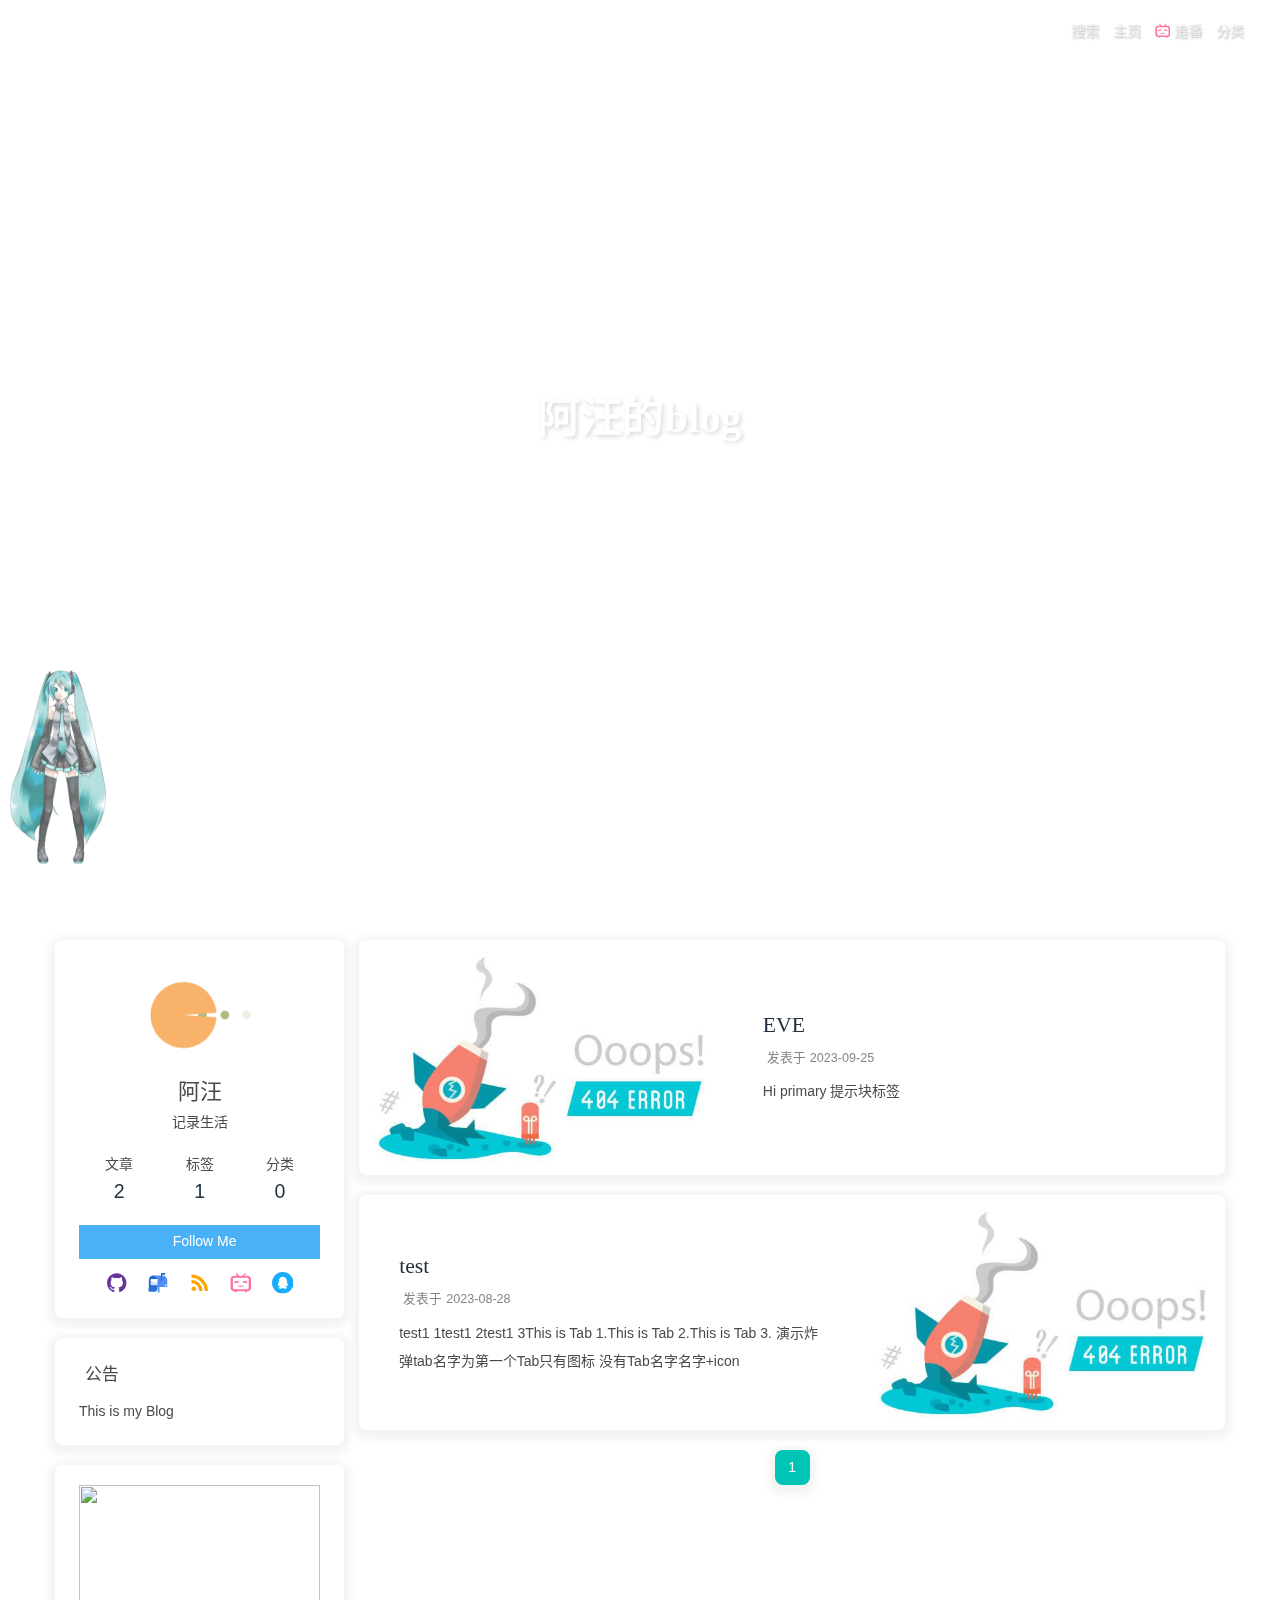
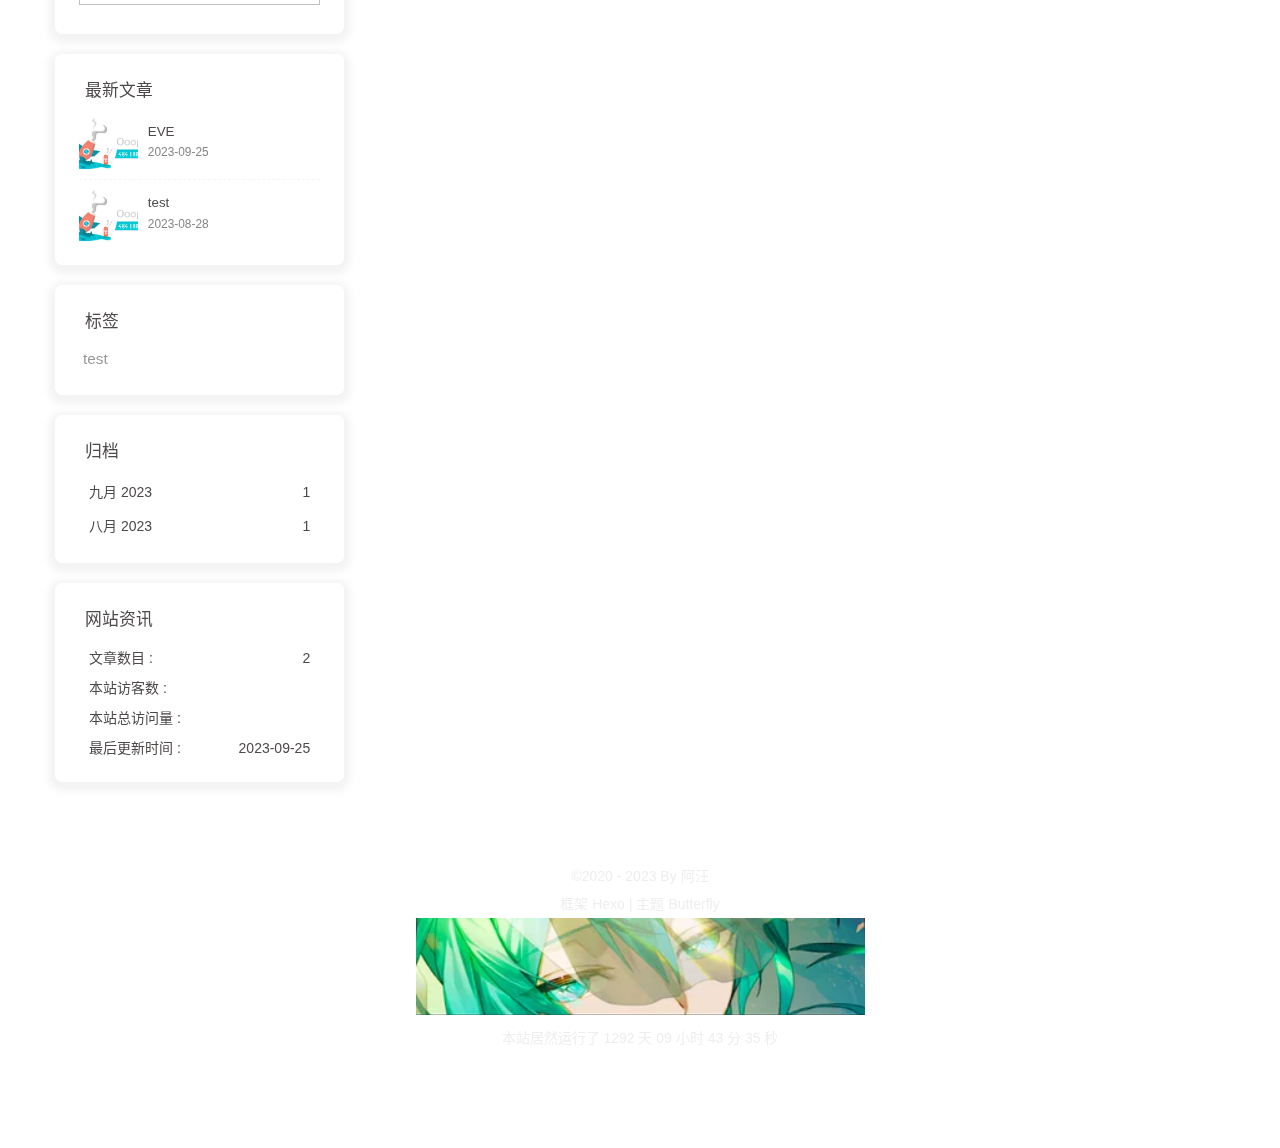
==== commit 0799bb15: "文章编写 Updated By Github Actions" ====
--- a/index.html
+++ b/index.html
@@ -39,7 +39,7 @@
     rightside: false,
   },
   autoDarkmode: false
-}</script><script id="config-diff">var GLOBAL_CONFIG_SITE={title:"阿汪的blog",isPost:!1,isHome:!0,isHighlightShrink:!1,isToc:!1,postUpdate:"2023-09-25 06:04:04"}</script><noscript><style>#nav{opacity:1}.justified-gallery img{opacity:1}#post-meta time,#recent-posts time{display:inline!important}</style></noscript><script>(win=>{
+}</script><script id="config-diff">var GLOBAL_CONFIG_SITE={title:"阿汪的blog",isPost:!1,isHome:!0,isHighlightShrink:!1,isToc:!1,postUpdate:"2023-09-25 09:17:11"}</script><noscript><style>#nav{opacity:1}.justified-gallery img{opacity:1}#post-meta time,#recent-posts time{display:inline!important}</style></noscript><script>(win=>{
     win.saveToLocal = {
       set: function setWithExpiry(key, value, ttl) {
         if (ttl === 0) return
@@ -151,7 +151,7 @@
     document.addEventListener('pjax:send', () => { preloader.initLoading() })
     document.addEventListener('pjax:complete', () => { preloader.endLoading() })
   }
-})()</script><div id="web_bg"></div><div id="sidebar"><div id="menu-mask"></div><div id="sidebar-menus"><div class="avatar-img is-center"><img src="https://s2.loli.net/2023/09/13/KkvntgP3zyu6mh7.png" onerror='onerror=null,src="/img/friend_404.gif"' alt="avatar"></div><div class="sidebar-site-data site-data is-center"><a href="/archives/"><div class="headline">文章</div><div class="length-num">2</div></a><a href="/tags/"><div class="headline">标签</div><div class="length-num">1</div></a><a href="/categories/"><div class="headline">分类</div><div class="length-num">0</div></a></div><hr class="custom-hr"><div class="menus_items"><div class="menus_item"><a class="site-page faa-parent animated-hover" href="/"><i class="fa-fw fas fa-home faa-tada"></i> <span>主页</span></a></div><div class="menus_item"><a class="site-page faa-parent animated-hover" href="/bangumis"><svg class="icon faa-tada" aria-hidden="true"><use xlink:href="#icon-bilibili"></use></svg> <span>追番</span></a></div><div class="menus_item"><a class="site-page faa-parent animated-hover" href="/categories/"><i class="fa-fw fas fa-folder-open faa-tada"></i> <span>分类</span></a></div></div></div></div><div class="page" id="body-wrap"><header class="full_page" id="page-header"><nav id="nav"><span id="blog-info"><a href="/" title="阿汪的blog"></a></span><div id="menus"><div id="search-button"><a class="site-page social-icon search" href="javascript:void(0);"><i class="fas fa-search fa-fw"></i> <span>搜索</span></a></div><div class="menus_items"><div class="menus_item"><a class="site-page faa-parent animated-hover" href="/"><i class="fa-fw fas fa-home faa-tada"></i> <span>主页</span></a></div><div class="menus_item"><a class="site-page faa-parent animated-hover" href="/bangumis"><svg class="icon faa-tada" aria-hidden="true"><use xlink:href="#icon-bilibili"></use></svg> <span>追番</span></a></div><div class="menus_item"><a class="site-page faa-parent animated-hover" href="/categories/"><i class="fa-fw fas fa-folder-open faa-tada"></i> <span>分类</span></a></div></div><div id="toggle-menu"><a class="site-page" href="javascript:void(0);"><i class="fas fa-bars fa-fw"></i></a></div></div></nav><div id="site-info"><h1 id="site-title">阿汪的blog</h1><div id="site_social_icons"><a class="social-icon faa-parent animated-hover" href="https://github.com/anzhiyu-c" target="_blank" title="Github"><svg class="icon faa-tada" aria-hidden="true"><use xlink:href="#icon-gitHub"></use></svg></a><a class="social-icon faa-parent animated-hover" href="https://mail.qq.com/cgi-bin/qm_share?t=qm_mailme&amp;email=2268025923@qq.com" target="_blank" title="Email"><svg class="icon faa-tada" aria-hidden="true"><use xlink:href="#icon-youxiang"></use></svg></a><a class="social-icon faa-parent animated-hover" href="/atom.xml" target="_blank" title="RSS"><svg class="icon faa-tada" aria-hidden="true"><use xlink:href="#icon-rss"></use></svg></a><a class="social-icon faa-parent animated-hover" href="https://space.bilibili.com/372204786" target="_blank" title="BiliBili"><svg class="icon faa-tada" aria-hidden="true"><use xlink:href="#icon-bilibili"></use></svg></a><a class="social-icon faa-parent animated-hover" href="tencent://Message/?Uin=2268025923&amp;amp;websiteName=local.edu.com:8888=&amp;amp;Menu=yes" target="_blank" title="QQ"><svg class="icon faa-tada" aria-hidden="true"><use xlink:href="#icon-QQ1"></use></svg></a></div></div><div id="scroll-down"><i class="fas fa-angle-down scroll-down-effects"></i></div></header><main class="layout" id="content-inner"><div class="recent-posts" id="recent-posts"><div class="recent-post-item"><div class="post_cover left"><a href="/posts/4a17b156.html" title="Hello World"><img class="post-bg" src="https://i.loli.net/2020/05/01/gkihqEjXxJ5UZ1C.jpg" onerror='this.onerror=null,this.src="/img/404.jpg"' alt="Hello World"></a></div><div class="recent-post-info"><a class="article-title" href="/posts/4a17b156.html" title="Hello World">Hello World</a><div class="article-meta-wrap"><span class="post-meta-date"><i class="far fa-calendar-alt"></i><span class="article-meta-label">发表于</span><time datetime="2023-09-25T06:03:03.137Z" title="发表于 2023-09-25 06:03:03">2023-09-25</time></span></div><div class="content">Welcome to Hexo! This is your very first post. Check documentation for more info. If you get any problems when using Hexo, you can find the answer in troubleshooting or you can ask me on GitHub. Quick StartCreate a new post1$ hexo new &quot;My New Post&quot; More info: Writing Run server1$ hexo server More info: Server Generate static files1$ hexo generate More info: Generating Deploy to remote sites1$ hexo deploy More info: Deployment</div></div></div><div class="recent-post-item"><div class="post_cover right"><a href="/posts/d87f7e0c.html" title="test"><img class="post-bg" src="https://i.loli.net/2020/05/01/gkihqEjXxJ5UZ1C.jpg" onerror='this.onerror=null,this.src="/img/404.jpg"' alt="test"></a></div><div class="recent-post-info"><a class="article-title" href="/posts/d87f7e0c.html" title="test">test</a><div class="article-meta-wrap"><span class="post-meta-date"><i class="far fa-calendar-alt"></i><span class="article-meta-label">发表于</span><time datetime="2023-08-28T15:39:03.000Z" title="发表于 2023-08-28 15:39:03">2023-08-28</time></span></div><div class="content">test1 1test1 2test1 3This is Tab 1.This is Tab 2.This is Tab 3. 演示炸弹tab名字为第一个Tab只有图标 没有Tab名字名字+icon</div></div></div><nav id="pagination"><div class="pagination"><span class="page-number current">1</span></div></nav></div><div class="aside-content" id="aside-content"><div class="card-widget card-info"><div class="is-center"><div class="avatar-img"><img src="https://s2.loli.net/2023/09/13/KkvntgP3zyu6mh7.png" onerror='this.onerror=null,this.src="/img/friend_404.gif"' alt="avatar"></div><div class="author-info__name">阿汪</div><div class="author-info__description">记录生活</div></div><div class="card-info-data site-data is-center"><a href="/archives/"><div class="headline">文章</div><div class="length-num">2</div></a><a href="/tags/"><div class="headline">标签</div><div class="length-num">1</div></a><a href="/categories/"><div class="headline">分类</div><div class="length-num">0</div></a></div><a id="card-info-btn" target="_blank" rel="noopener" href="https://github.com"><i class="fab fa-github"></i><span>Follow Me</span></a><div class="card-info-social-icons is-center"><a class="social-icon faa-parent animated-hover" href="https://github.com/anzhiyu-c" target="_blank" title="Github"><svg class="icon faa-tada" aria-hidden="true"><use xlink:href="#icon-gitHub"></use></svg></a><a class="social-icon faa-parent animated-hover" href="https://mail.qq.com/cgi-bin/qm_share?t=qm_mailme&amp;email=2268025923@qq.com" target="_blank" title="Email"><svg class="icon faa-tada" aria-hidden="true"><use xlink:href="#icon-youxiang"></use></svg></a><a class="social-icon faa-parent animated-hover" href="/atom.xml" target="_blank" title="RSS"><svg class="icon faa-tada" aria-hidden="true"><use xlink:href="#icon-rss"></use></svg></a><a class="social-icon faa-parent animated-hover" href="https://space.bilibili.com/372204786" target="_blank" title="BiliBili"><svg class="icon faa-tada" aria-hidden="true"><use xlink:href="#icon-bilibili"></use></svg></a><a class="social-icon faa-parent animated-hover" href="tencent://Message/?Uin=2268025923&amp;amp;websiteName=local.edu.com:8888=&amp;amp;Menu=yes" target="_blank" title="QQ"><svg class="icon faa-tada" aria-hidden="true"><use xlink:href="#icon-QQ1"></use></svg></a></div></div><div class="card-widget card-announcement"><div class="item-headline"><i class="fas fa-bullhorn fa-shake"></i><span>公告</span></div><div class="announcement_content">This is my Blog</div></div><div class="sticky_layout"><div class="card-widget card-recent-post"><div class="item-headline"><i class="fas fa-history"></i><span>最新文章</span></div><div class="aside-list"><div class="aside-list-item"><a class="thumbnail" href="/posts/4a17b156.html" title="Hello World"><img src="https://i.loli.net/2020/05/01/gkihqEjXxJ5UZ1C.jpg" onerror='this.onerror=null,this.src="/img/404.jpg"' alt="Hello World"></a><div class="content"><a class="title" href="/posts/4a17b156.html" title="Hello World">Hello World</a><time datetime="2023-09-25T06:03:03.137Z" title="发表于 2023-09-25 06:03:03">2023-09-25</time></div></div><div class="aside-list-item"><a class="thumbnail" href="/posts/d87f7e0c.html" title="test"><img src="https://i.loli.net/2020/05/01/gkihqEjXxJ5UZ1C.jpg" onerror='this.onerror=null,this.src="/img/404.jpg"' alt="test"></a><div class="content"><a class="title" href="/posts/d87f7e0c.html" title="test">test</a><time datetime="2023-08-28T15:39:03.000Z" title="发表于 2023-08-28 15:39:03">2023-08-28</time></div></div></div></div><div class="card-widget card-tags"><div class="item-headline"><i class="fas fa-tags"></i><span>标签</span></div><div class="card-tag-cloud"><a href="/tags/test/" style="font-size:1.1em;color:#999">test</a></div></div><div class="card-widget card-archives"><div class="item-headline"><i class="fas fa-archive"></i><span>归档</span></div><ul class="card-archive-list"><li class="card-archive-list-item"><a class="card-archive-list-link" href="/archives/2023/09/"><span class="card-archive-list-date">九月 2023</span><span class="card-archive-list-count">1</span></a></li><li class="card-archive-list-item"><a class="card-archive-list-link" href="/archives/2023/08/"><span class="card-archive-list-date">八月 2023</span><span class="card-archive-list-count">1</span></a></li></ul></div><div class="card-widget card-webinfo"><div class="item-headline"><i class="fas fa-chart-line"></i><span>网站资讯</span></div><div class="webinfo"><div class="webinfo-item"><div class="item-name">文章数目 :</div><div class="item-count">2</div></div><div class="webinfo-item"><div class="item-name">本站访客数 :</div><div class="item-count" id="busuanzi_value_site_uv"><i class="fa-solid fa-spinner fa-spin"></i></div></div><div class="webinfo-item"><div class="item-name">本站总访问量 :</div><div class="item-count" id="busuanzi_value_site_pv"><i class="fa-solid fa-spinner fa-spin"></i></div></div><div class="webinfo-item"><div class="item-name">最后更新时间 :</div><div class="item-count" id="last-push-date" data-lastpushdate="2023-09-25T06:04:04.596Z"><i class="fa-solid fa-spinner fa-spin"></i></div></div></div></div></div></div></main><footer id="footer"><div id="footer-wrap"><div class="copyright">&copy;2020 - 2023 By 阿汪</div><div class="framework-info"><span>框架</span> <a target="_blank" rel="noopener" href="https://hexo.io">Hexo</a><span class="footer-separator">|</span><span>主题</span> <a target="_blank" rel="noopener" href="https://github.com/jerryc127/hexo-theme-butterfly">Butterfly</a></div></div></footer></div><div id="rightside"><div id="rightside-config-hide"><button id="translateLink" type="button" title="简繁转换">繁</button><button id="darkmode" type="button" title="浅色和深色模式转换"><i class="fas fa-adjust"></i></button><button id="hide-aside-btn" type="button" title="单栏和双栏切换"><i class="fas fa-arrows-alt-h"></i></button></div><div id="rightside-config-show"><button id="rightside_config" type="button" title="设置"><i class="fas fa-cog fa-spin"></i></button><button id="go-up" type="button" title="回到顶部"><span class="scroll-percent"></span><i class="fas fa-arrow-up"></i></button></div></div><div class="js-pjax" id="rightMenu"><div class="rightMenu-group rightMenu-small"><a class="rightMenu-item" href="javascript:window.history.back();"><i class="fa fa-arrow-left"></i></a><a class="rightMenu-item" href="javascript:window.history.forward();"><i class="fa fa-arrow-right"></i></a><a class="rightMenu-item" href="javascript:window.location.reload();"><i class="fa fa-refresh"></i></a><a class="rightMenu-item" href="javascript:rmf.scrollToTop();"><i class="fa fa-arrow-up"></i></a></div><div class="rightMenu-group rightMenu-line hide" id="menu-text"><a class="rightMenu-item" href="javascript:rmf.copySelect();"><i class="fa fa-copy"></i><span>复制</span></a><a class="rightMenu-item" href="javascript:window.open(&quot;https://www.baidu.com/s?wd=&quot;+window.getSelection().toString());window.location.reload();"><i class="iconfont icon-baidu"></i><span>百度搜索</span></a><a class="rightMenu-item" href="javascript:rmf.searchinThisPage();"><i class="fas fa-search"></i><span>站内搜索</span></a></div><div class="rightMenu-group rightMenu-line hide" id="menu-too"><a class="rightMenu-item" href="javascript:window.open(window.getSelection().toString());window.location.reload();"><i class="fa fa-link"></i><span>转到链接</span></a></div><div class="rightMenu-group rightMenu-line hide" id="menu-paste"><a class="rightMenu-item" href="javascript:rmf.paste()"><i class="fa fa-copy"></i><span>粘贴</span></a><a class="rightMenu-item" href="javascript:rmf.copyWordsLink()"><i class="fa fa-link"></i><span>复制本文地址</span></a></div><div class="rightMenu-group rightMenu-line hide" id="menu-to"><a class="rightMenu-item" href="javascript:rmf.openWithNewTab()"><i class="fa fa-window-restore"></i><span>新窗口打开</span></a><a class="rightMenu-item" id="menu-too" href="javascript:rmf.open()"><i class="fa fa-link"></i><span>转到链接</span></a><a class="rightMenu-item" href="javascript:rmf.copyLink()"><i class="fa fa-copy"></i><span>复制链接</span></a></div><div class="rightMenu-group rightMenu-line hide" id="menu-img"><a class="rightMenu-item" href="javascript:rmf.saveAs()"><i class="fa fa-download"></i><span>保存图片</span></a><a class="rightMenu-item" href="javascript:rmf.openWithNewTab()"><i class="fa fa-window-restore"></i><span>在新窗口打开</span></a><a class="rightMenu-item" href="javascript:rmf.click()"><i class="fa fa-arrows-alt"></i><span>全屏显示</span></a><a class="rightMenu-item" href="javascript:rmf.copyLink()"><i class="fa fa-copy"></i><span>复制图片链接</span></a></div><div class="rightMenu-group rightMenu-line"><a class="rightMenu-item" href="javascript:rmf.switchDarkMode();"><i class="fa fa-moon"></i><span>昼夜切换</span></a><a class="rightMenu-item" href="javascript:rmf.switchReadMode();"><i class="fa fa-book"></i><span>阅读模式</span></a><a class="rightMenu-item" href="javascript:fullScreen();"><i class="fas fa-expand"></i><span>进入全屏</span></a></div></div><div><script src="/js/utils.js"></script><script src="/js/main.js"></script><script src="/js/tw_cn.js"></script><script src="https://cdn.jsdelivr.net/npm/@fancyapps/ui/dist/fancybox/fancybox.umd.min.js"></script><div class="js-pjax"></div><div class="aplayer no-destroy" data-id="5224868343" data-server="netease" data-type="playlist" data-order="list" data-fixed="true" data-preload="auto" data-autoplay="false" data-mutex="true"></div><script src="https://npm.elemecdn.com/jquery@latest/dist/jquery.min.js"></script><script src="/js/rightmenu.js"></script><script>let tianliGPT_postSelector = '\#post \#article-container';let tianliGPT_key = '5b4e289fa0dea3b35c0d';</script><script src="https://cdn1.tianli0.top/gh/zhheo/Post-Abstract-AI@0.7/tianli_gpt.js"></script><link rel="stylesheet" href="https://cdn.jsdelivr.net/npm/aplayer/dist/APlayer.min.css" media="print" onload='this.media="all"'><script src="https://cdn.jsdelivr.net/npm/aplayer/dist/APlayer.min.js"></script><script src="https://cdn.jsdelivr.net/npm/butterfly-extsrc/metingjs/dist/Meting.min.js"></script><script src="https://cdn.jsdelivr.net/npm/pjax/pjax.min.js"></script><script>let pjaxSelectors = ["head > title","#config-diff","#body-wrap","#rightside-config-hide","#rightside-config-show",".js-pjax"]
+})()</script><div id="web_bg"></div><div id="sidebar"><div id="menu-mask"></div><div id="sidebar-menus"><div class="avatar-img is-center"><img src="https://s2.loli.net/2023/09/13/KkvntgP3zyu6mh7.png" onerror='onerror=null,src="/img/friend_404.gif"' alt="avatar"></div><div class="sidebar-site-data site-data is-center"><a href="/archives/"><div class="headline">文章</div><div class="length-num">2</div></a><a href="/tags/"><div class="headline">标签</div><div class="length-num">1</div></a><a href="/categories/"><div class="headline">分类</div><div class="length-num">0</div></a></div><hr class="custom-hr"><div class="menus_items"><div class="menus_item"><a class="site-page faa-parent animated-hover" href="/"><i class="fa-fw fas fa-home faa-tada"></i> <span>主页</span></a></div><div class="menus_item"><a class="site-page faa-parent animated-hover" href="/bangumis"><svg class="icon faa-tada" aria-hidden="true"><use xlink:href="#icon-bilibili"></use></svg> <span>追番</span></a></div><div class="menus_item"><a class="site-page faa-parent animated-hover" href="/categories/"><i class="fa-fw fas fa-folder-open faa-tada"></i> <span>分类</span></a></div></div></div></div><div class="page" id="body-wrap"><header class="full_page" id="page-header"><nav id="nav"><span id="blog-info"><a href="/" title="阿汪的blog"></a></span><div id="menus"><div id="search-button"><a class="site-page social-icon search" href="javascript:void(0);"><i class="fas fa-search fa-fw"></i> <span>搜索</span></a></div><div class="menus_items"><div class="menus_item"><a class="site-page faa-parent animated-hover" href="/"><i class="fa-fw fas fa-home faa-tada"></i> <span>主页</span></a></div><div class="menus_item"><a class="site-page faa-parent animated-hover" href="/bangumis"><svg class="icon faa-tada" aria-hidden="true"><use xlink:href="#icon-bilibili"></use></svg> <span>追番</span></a></div><div class="menus_item"><a class="site-page faa-parent animated-hover" href="/categories/"><i class="fa-fw fas fa-folder-open faa-tada"></i> <span>分类</span></a></div></div><div id="toggle-menu"><a class="site-page" href="javascript:void(0);"><i class="fas fa-bars fa-fw"></i></a></div></div></nav><div id="site-info"><h1 id="site-title">阿汪的blog</h1><div id="site_social_icons"><a class="social-icon faa-parent animated-hover" href="https://github.com/anzhiyu-c" target="_blank" title="Github"><svg class="icon faa-tada" aria-hidden="true"><use xlink:href="#icon-gitHub"></use></svg></a><a class="social-icon faa-parent animated-hover" href="https://mail.qq.com/cgi-bin/qm_share?t=qm_mailme&amp;email=2268025923@qq.com" target="_blank" title="Email"><svg class="icon faa-tada" aria-hidden="true"><use xlink:href="#icon-youxiang"></use></svg></a><a class="social-icon faa-parent animated-hover" href="/atom.xml" target="_blank" title="RSS"><svg class="icon faa-tada" aria-hidden="true"><use xlink:href="#icon-rss"></use></svg></a><a class="social-icon faa-parent animated-hover" href="https://space.bilibili.com/372204786" target="_blank" title="BiliBili"><svg class="icon faa-tada" aria-hidden="true"><use xlink:href="#icon-bilibili"></use></svg></a><a class="social-icon faa-parent animated-hover" href="tencent://Message/?Uin=2268025923&amp;amp;websiteName=local.edu.com:8888=&amp;amp;Menu=yes" target="_blank" title="QQ"><svg class="icon faa-tada" aria-hidden="true"><use xlink:href="#icon-QQ1"></use></svg></a></div></div><div id="scroll-down"><i class="fas fa-angle-down scroll-down-effects"></i></div></header><main class="layout" id="content-inner"><div class="recent-posts" id="recent-posts"><div class="recent-post-item"><div class="post_cover left"><a href="/posts/undefined.html" title="EVE"><img class="post-bg" src="https://i.loli.net/2020/05/01/gkihqEjXxJ5UZ1C.jpg" onerror='this.onerror=null,this.src="/img/404.jpg"' alt="EVE"></a></div><div class="recent-post-info"><a class="article-title" href="/posts/undefined.html" title="EVE">EVE</a><div class="article-meta-wrap"><span class="post-meta-date"><i class="far fa-calendar-alt"></i><span class="article-meta-label">发表于</span><time datetime="2023-09-25T17:08:21.000Z" title="发表于 2023-09-25 17:08:21">2023-09-25</time></span></div><div class="content">Hi primary 提示块标签</div></div></div><div class="recent-post-item"><div class="post_cover right"><a href="/posts/d87f7e0c.html" title="test"><img class="post-bg" src="https://i.loli.net/2020/05/01/gkihqEjXxJ5UZ1C.jpg" onerror='this.onerror=null,this.src="/img/404.jpg"' alt="test"></a></div><div class="recent-post-info"><a class="article-title" href="/posts/d87f7e0c.html" title="test">test</a><div class="article-meta-wrap"><span class="post-meta-date"><i class="far fa-calendar-alt"></i><span class="article-meta-label">发表于</span><time datetime="2023-08-28T15:39:03.000Z" title="发表于 2023-08-28 15:39:03">2023-08-28</time></span></div><div class="content">test1 1test1 2test1 3This is Tab 1.This is Tab 2.This is Tab 3. 演示炸弹tab名字为第一个Tab只有图标 没有Tab名字名字+icon</div></div></div><nav id="pagination"><div class="pagination"><span class="page-number current">1</span></div></nav></div><div class="aside-content" id="aside-content"><div class="card-widget card-info"><div class="is-center"><div class="avatar-img"><img src="https://s2.loli.net/2023/09/13/KkvntgP3zyu6mh7.png" onerror='this.onerror=null,this.src="/img/friend_404.gif"' alt="avatar"></div><div class="author-info__name">阿汪</div><div class="author-info__description">记录生活</div></div><div class="card-info-data site-data is-center"><a href="/archives/"><div class="headline">文章</div><div class="length-num">2</div></a><a href="/tags/"><div class="headline">标签</div><div class="length-num">1</div></a><a href="/categories/"><div class="headline">分类</div><div class="length-num">0</div></a></div><a id="card-info-btn" target="_blank" rel="noopener" href="https://github.com"><i class="fab fa-github"></i><span>Follow Me</span></a><div class="card-info-social-icons is-center"><a class="social-icon faa-parent animated-hover" href="https://github.com/anzhiyu-c" target="_blank" title="Github"><svg class="icon faa-tada" aria-hidden="true"><use xlink:href="#icon-gitHub"></use></svg></a><a class="social-icon faa-parent animated-hover" href="https://mail.qq.com/cgi-bin/qm_share?t=qm_mailme&amp;email=2268025923@qq.com" target="_blank" title="Email"><svg class="icon faa-tada" aria-hidden="true"><use xlink:href="#icon-youxiang"></use></svg></a><a class="social-icon faa-parent animated-hover" href="/atom.xml" target="_blank" title="RSS"><svg class="icon faa-tada" aria-hidden="true"><use xlink:href="#icon-rss"></use></svg></a><a class="social-icon faa-parent animated-hover" href="https://space.bilibili.com/372204786" target="_blank" title="BiliBili"><svg class="icon faa-tada" aria-hidden="true"><use xlink:href="#icon-bilibili"></use></svg></a><a class="social-icon faa-parent animated-hover" href="tencent://Message/?Uin=2268025923&amp;amp;websiteName=local.edu.com:8888=&amp;amp;Menu=yes" target="_blank" title="QQ"><svg class="icon faa-tada" aria-hidden="true"><use xlink:href="#icon-QQ1"></use></svg></a></div></div><div class="card-widget card-announcement"><div class="item-headline"><i class="fas fa-bullhorn fa-shake"></i><span>公告</span></div><div class="announcement_content">This is my Blog</div></div><div class="sticky_layout"><div class="card-widget card-recent-post"><div class="item-headline"><i class="fas fa-history"></i><span>最新文章</span></div><div class="aside-list"><div class="aside-list-item"><a class="thumbnail" href="/posts/undefined.html" title="EVE"><img src="https://i.loli.net/2020/05/01/gkihqEjXxJ5UZ1C.jpg" onerror='this.onerror=null,this.src="/img/404.jpg"' alt="EVE"></a><div class="content"><a class="title" href="/posts/undefined.html" title="EVE">EVE</a><time datetime="2023-09-25T17:08:21.000Z" title="发表于 2023-09-25 17:08:21">2023-09-25</time></div></div><div class="aside-list-item"><a class="thumbnail" href="/posts/d87f7e0c.html" title="test"><img src="https://i.loli.net/2020/05/01/gkihqEjXxJ5UZ1C.jpg" onerror='this.onerror=null,this.src="/img/404.jpg"' alt="test"></a><div class="content"><a class="title" href="/posts/d87f7e0c.html" title="test">test</a><time datetime="2023-08-28T15:39:03.000Z" title="发表于 2023-08-28 15:39:03">2023-08-28</time></div></div></div></div><div class="card-widget card-tags"><div class="item-headline"><i class="fas fa-tags"></i><span>标签</span></div><div class="card-tag-cloud"><a href="/tags/test/" style="font-size:1.1em;color:#999">test</a></div></div><div class="card-widget card-archives"><div class="item-headline"><i class="fas fa-archive"></i><span>归档</span></div><ul class="card-archive-list"><li class="card-archive-list-item"><a class="card-archive-list-link" href="/archives/2023/09/"><span class="card-archive-list-date">九月 2023</span><span class="card-archive-list-count">1</span></a></li><li class="card-archive-list-item"><a class="card-archive-list-link" href="/archives/2023/08/"><span class="card-archive-list-date">八月 2023</span><span class="card-archive-list-count">1</span></a></li></ul></div><div class="card-widget card-webinfo"><div class="item-headline"><i class="fas fa-chart-line"></i><span>网站资讯</span></div><div class="webinfo"><div class="webinfo-item"><div class="item-name">文章数目 :</div><div class="item-count">2</div></div><div class="webinfo-item"><div class="item-name">本站访客数 :</div><div class="item-count" id="busuanzi_value_site_uv"><i class="fa-solid fa-spinner fa-spin"></i></div></div><div class="webinfo-item"><div class="item-name">本站总访问量 :</div><div class="item-count" id="busuanzi_value_site_pv"><i class="fa-solid fa-spinner fa-spin"></i></div></div><div class="webinfo-item"><div class="item-name">最后更新时间 :</div><div class="item-count" id="last-push-date" data-lastpushdate="2023-09-25T09:17:11.914Z"><i class="fa-solid fa-spinner fa-spin"></i></div></div></div></div></div></div></main><footer id="footer"><div id="footer-wrap"><div class="copyright">&copy;2020 - 2023 By 阿汪</div><div class="framework-info"><span>框架</span> <a target="_blank" rel="noopener" href="https://hexo.io">Hexo</a><span class="footer-separator">|</span><span>主题</span> <a target="_blank" rel="noopener" href="https://github.com/jerryc127/hexo-theme-butterfly">Butterfly</a></div></div></footer></div><div id="rightside"><div id="rightside-config-hide"><button id="translateLink" type="button" title="简繁转换">繁</button><button id="darkmode" type="button" title="浅色和深色模式转换"><i class="fas fa-adjust"></i></button><button id="hide-aside-btn" type="button" title="单栏和双栏切换"><i class="fas fa-arrows-alt-h"></i></button></div><div id="rightside-config-show"><button id="rightside_config" type="button" title="设置"><i class="fas fa-cog fa-spin"></i></button><button id="go-up" type="button" title="回到顶部"><span class="scroll-percent"></span><i class="fas fa-arrow-up"></i></button></div></div><div class="js-pjax" id="rightMenu"><div class="rightMenu-group rightMenu-small"><a class="rightMenu-item" href="javascript:window.history.back();"><i class="fa fa-arrow-left"></i></a><a class="rightMenu-item" href="javascript:window.history.forward();"><i class="fa fa-arrow-right"></i></a><a class="rightMenu-item" href="javascript:window.location.reload();"><i class="fa fa-refresh"></i></a><a class="rightMenu-item" href="javascript:rmf.scrollToTop();"><i class="fa fa-arrow-up"></i></a></div><div class="rightMenu-group rightMenu-line hide" id="menu-text"><a class="rightMenu-item" href="javascript:rmf.copySelect();"><i class="fa fa-copy"></i><span>复制</span></a><a class="rightMenu-item" href="javascript:window.open(&quot;https://www.baidu.com/s?wd=&quot;+window.getSelection().toString());window.location.reload();"><i class="iconfont icon-baidu"></i><span>百度搜索</span></a><a class="rightMenu-item" href="javascript:rmf.searchinThisPage();"><i class="fas fa-search"></i><span>站内搜索</span></a></div><div class="rightMenu-group rightMenu-line hide" id="menu-too"><a class="rightMenu-item" href="javascript:window.open(window.getSelection().toString());window.location.reload();"><i class="fa fa-link"></i><span>转到链接</span></a></div><div class="rightMenu-group rightMenu-line hide" id="menu-paste"><a class="rightMenu-item" href="javascript:rmf.paste()"><i class="fa fa-copy"></i><span>粘贴</span></a><a class="rightMenu-item" href="javascript:rmf.copyWordsLink()"><i class="fa fa-link"></i><span>复制本文地址</span></a></div><div class="rightMenu-group rightMenu-line hide" id="menu-to"><a class="rightMenu-item" href="javascript:rmf.openWithNewTab()"><i class="fa fa-window-restore"></i><span>新窗口打开</span></a><a class="rightMenu-item" id="menu-too" href="javascript:rmf.open()"><i class="fa fa-link"></i><span>转到链接</span></a><a class="rightMenu-item" href="javascript:rmf.copyLink()"><i class="fa fa-copy"></i><span>复制链接</span></a></div><div class="rightMenu-group rightMenu-line hide" id="menu-img"><a class="rightMenu-item" href="javascript:rmf.saveAs()"><i class="fa fa-download"></i><span>保存图片</span></a><a class="rightMenu-item" href="javascript:rmf.openWithNewTab()"><i class="fa fa-window-restore"></i><span>在新窗口打开</span></a><a class="rightMenu-item" href="javascript:rmf.click()"><i class="fa fa-arrows-alt"></i><span>全屏显示</span></a><a class="rightMenu-item" href="javascript:rmf.copyLink()"><i class="fa fa-copy"></i><span>复制图片链接</span></a></div><div class="rightMenu-group rightMenu-line"><a class="rightMenu-item" href="javascript:rmf.switchDarkMode();"><i class="fa fa-moon"></i><span>昼夜切换</span></a><a class="rightMenu-item" href="javascript:rmf.switchReadMode();"><i class="fa fa-book"></i><span>阅读模式</span></a><a class="rightMenu-item" href="javascript:fullScreen();"><i class="fas fa-expand"></i><span>进入全屏</span></a></div></div><div><script src="/js/utils.js"></script><script src="/js/main.js"></script><script src="/js/tw_cn.js"></script><script src="https://cdn.jsdelivr.net/npm/@fancyapps/ui/dist/fancybox/fancybox.umd.min.js"></script><div class="js-pjax"></div><div class="aplayer no-destroy" data-id="5224868343" data-server="netease" data-type="playlist" data-order="list" data-fixed="true" data-preload="auto" data-autoplay="false" data-mutex="true"></div><script src="https://npm.elemecdn.com/jquery@latest/dist/jquery.min.js"></script><script src="/js/rightmenu.js"></script><script>let tianliGPT_postSelector = '\#post \#article-container';let tianliGPT_key = '5b4e289fa0dea3b35c0d';</script><script src="https://cdn1.tianli0.top/gh/zhheo/Post-Abstract-AI@0.7/tianli_gpt.js"></script><link rel="stylesheet" href="https://cdn.jsdelivr.net/npm/aplayer/dist/APlayer.min.css" media="print" onload='this.media="all"'><script src="https://cdn.jsdelivr.net/npm/aplayer/dist/APlayer.min.js"></script><script src="https://cdn.jsdelivr.net/npm/butterfly-extsrc/metingjs/dist/Meting.min.js"></script><script src="https://cdn.jsdelivr.net/npm/pjax/pjax.min.js"></script><script>let pjaxSelectors = ["head > title","#config-diff","#body-wrap","#rightside-config-hide","#rightside-config-show",".js-pjax"]
 
 var pjax = new Pjax({
   elements: 'a:not([target="_blank"])',
